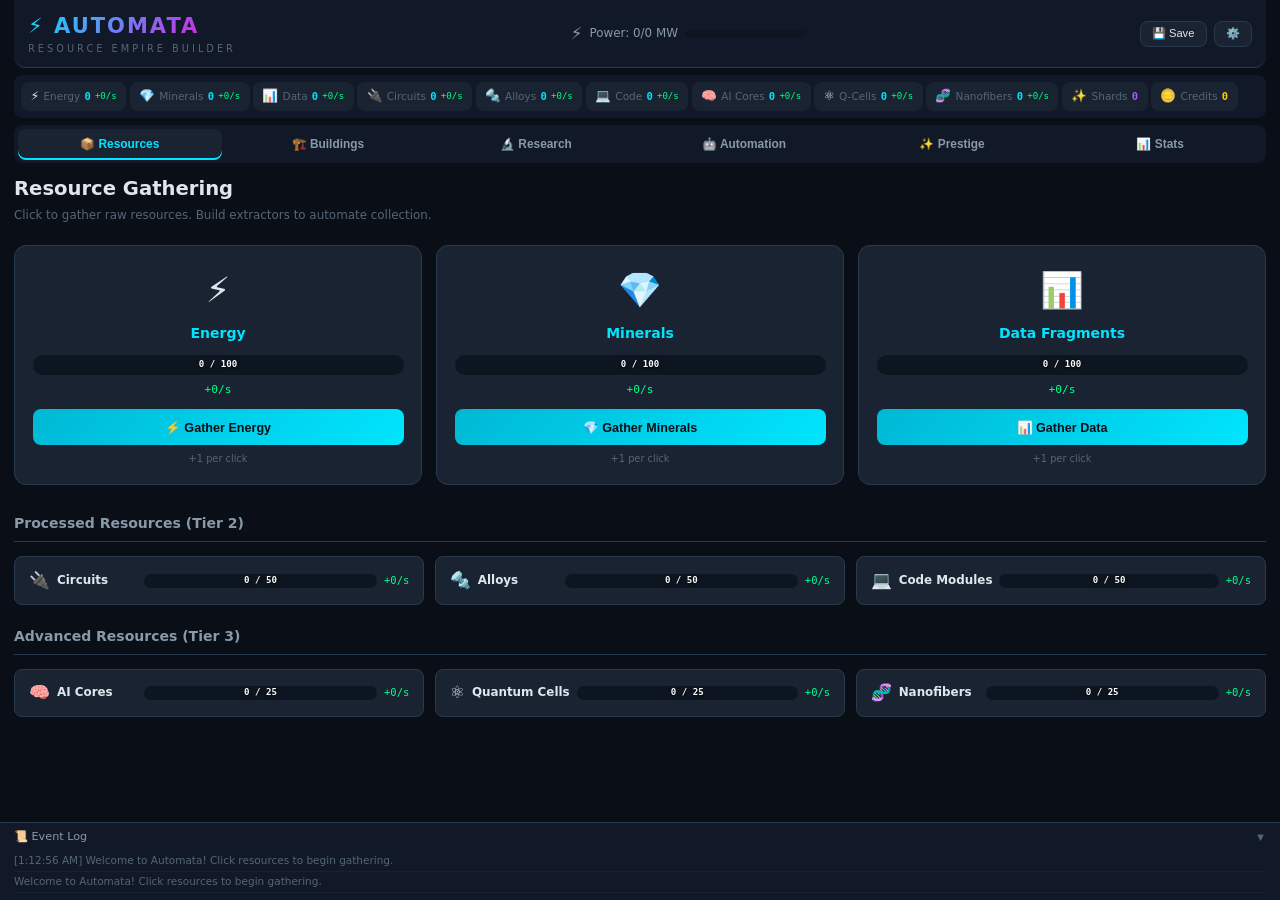
==== automata/index.html @ f51063f7 "feat: Add Automata - Resource Management & Automation Game" ====
<!DOCTYPE html>
<html lang="en">
<head>
    <meta charset="UTF-8">
    <meta name="viewport" content="width=device-width, initial-scale=1.0">
    <title>Automata - Resource Management & Automation Game</title>
    <link rel="stylesheet" href="styles.css">
</head>
<body>
    <div id="game-container">
        <!-- Top Bar -->
        <header id="top-bar">
            <div class="game-title">
                <h1>⚡ AUTOMATA</h1>
                <span class="subtitle">Resource Empire Builder</span>
            </div>
            <div id="power-indicator">
                <span class="power-icon">⚡</span>
                <span id="power-status">Power: <span id="power-current">0</span>/<span id="power-max">0</span> MW</span>
                <div class="power-bar-container">
                    <div id="power-bar" class="power-bar"></div>
                </div>
            </div>
            <div class="top-actions">
                <button id="btn-save" class="btn-small" title="Save Game">💾 Save</button>
                <button id="btn-settings" class="btn-small" title="Settings">⚙️</button>
            </div>
        </header>

        <!-- Resource Ticker -->
        <div id="resource-ticker">
            <div class="ticker-item" data-resource="energy">
                <span class="ticker-icon">⚡</span>
                <span class="ticker-name">Energy</span>
                <span class="ticker-value" id="ticker-energy">0</span>
                <span class="ticker-rate" id="ticker-energy-rate">+0/s</span>
            </div>
            <div class="ticker-item" data-resource="minerals">
                <span class="ticker-icon">💎</span>
                <span class="ticker-name">Minerals</span>
                <span class="ticker-value" id="ticker-minerals">0</span>
                <span class="ticker-rate" id="ticker-minerals-rate">+0/s</span>
            </div>
            <div class="ticker-item" data-resource="data">
                <span class="ticker-icon">📊</span>
                <span class="ticker-name">Data</span>
                <span class="ticker-value" id="ticker-data">0</span>
                <span class="ticker-rate" id="ticker-data-rate">+0/s</span>
            </div>
            <div class="ticker-item" data-resource="circuits">
                <span class="ticker-icon">🔌</span>
                <span class="ticker-name">Circuits</span>
                <span class="ticker-value" id="ticker-circuits">0</span>
                <span class="ticker-rate" id="ticker-circuits-rate">+0/s</span>
            </div>
            <div class="ticker-item" data-resource="alloys">
                <span class="ticker-icon">🔩</span>
                <span class="ticker-name">Alloys</span>
                <span class="ticker-value" id="ticker-alloys">0</span>
                <span class="ticker-rate" id="ticker-alloys-rate">+0/s</span>
            </div>
            <div class="ticker-item" data-resource="codeModules">
                <span class="ticker-icon">💻</span>
                <span class="ticker-name">Code</span>
                <span class="ticker-value" id="ticker-codeModules">0</span>
                <span class="ticker-rate" id="ticker-codeModules-rate">+0/s</span>
            </div>
            <div class="ticker-item" data-resource="aiCores">
                <span class="ticker-icon">🧠</span>
                <span class="ticker-name">AI Cores</span>
                <span class="ticker-value" id="ticker-aiCores">0</span>
                <span class="ticker-rate" id="ticker-aiCores-rate">+0/s</span>
            </div>
            <div class="ticker-item" data-resource="quantumCells">
                <span class="ticker-icon">⚛️</span>
                <span class="ticker-name">Q-Cells</span>
                <span class="ticker-value" id="ticker-quantumCells">0</span>
                <span class="ticker-rate" id="ticker-quantumCells-rate">+0/s</span>
            </div>
            <div class="ticker-item" data-resource="nanofibers">
                <span class="ticker-icon">🧬</span>
                <span class="ticker-name">Nanofibers</span>
                <span class="ticker-value" id="ticker-nanofibers">0</span>
                <span class="ticker-rate" id="ticker-nanofibers-rate">+0/s</span>
            </div>
            <div class="ticker-item prestige-ticker" data-resource="singularityShards">
                <span class="ticker-icon">✨</span>
                <span class="ticker-name">Shards</span>
                <span class="ticker-value" id="ticker-singularityShards">0</span>
            </div>
            <div class="ticker-item credits-ticker" data-resource="credits">
                <span class="ticker-icon">🪙</span>
                <span class="ticker-name">Credits</span>
                <span class="ticker-value" id="ticker-credits">0</span>
            </div>
        </div>

        <!-- Navigation Tabs -->
        <nav id="tab-nav">
            <button class="tab-btn active" data-tab="resources">📦 Resources</button>
            <button class="tab-btn" data-tab="buildings">🏗️ Buildings</button>
            <button class="tab-btn" data-tab="research">🔬 Research</button>
            <button class="tab-btn" data-tab="automation">🤖 Automation</button>
            <button class="tab-btn" data-tab="prestige">✨ Prestige</button>
            <button class="tab-btn" data-tab="stats">📊 Stats</button>
        </nav>

        <!-- Main Content Area -->
        <main id="main-content">
            <!-- Resources Tab -->
            <div id="tab-resources" class="tab-content active">
                <div class="tab-header">
                    <h2>Resource Gathering</h2>
                    <p class="tab-desc">Click to gather raw resources. Build extractors to automate collection.</p>
                </div>
                <div class="gathering-grid">
                    <div class="gather-card" id="gather-energy">
                        <div class="gather-icon">⚡</div>
                        <h3>Energy</h3>
                        <div class="resource-bar-wrap">
                            <div class="resource-bar" id="bar-energy"></div>
                            <span class="resource-bar-text" id="bar-text-energy">0 / 100</span>
                        </div>
                        <div class="gather-rate" id="rate-energy">+0/s</div>
                        <button class="btn-gather" data-resource="energy">⚡ Gather Energy</button>
                        <div class="gather-amount">+1 per click</div>
                    </div>
                    <div class="gather-card" id="gather-minerals">
                        <div class="gather-icon">💎</div>
                        <h3>Minerals</h3>
                        <div class="resource-bar-wrap">
                            <div class="resource-bar" id="bar-minerals"></div>
                            <span class="resource-bar-text" id="bar-text-minerals">0 / 100</span>
                        </div>
                        <div class="gather-rate" id="rate-minerals">+0/s</div>
                        <button class="btn-gather" data-resource="minerals">💎 Gather Minerals</button>
                        <div class="gather-amount">+1 per click</div>
                    </div>
                    <div class="gather-card" id="gather-data">
                        <div class="gather-icon">📊</div>
                        <h3>Data Fragments</h3>
                        <div class="resource-bar-wrap">
                            <div class="resource-bar" id="bar-data"></div>
                            <span class="resource-bar-text" id="bar-text-data">0 / 100</span>
                        </div>
                        <div class="gather-rate" id="rate-data">+0/s</div>
                        <button class="btn-gather" data-resource="data">📊 Gather Data</button>
                        <div class="gather-amount">+1 per click</div>
                    </div>
                </div>

                <div class="section-divider">
                    <h3>Processed Resources (Tier 2)</h3>
                </div>
                <div class="processed-grid">
                    <div class="resource-display-card">
                        <span class="res-icon">🔌</span>
                        <span class="res-name">Circuits</span>
                        <div class="resource-bar-wrap small">
                            <div class="resource-bar tier2" id="bar-circuits"></div>
                            <span class="resource-bar-text" id="bar-text-circuits">0 / 50</span>
                        </div>
                        <span class="res-rate" id="rate-circuits">+0/s</span>
                    </div>
                    <div class="resource-display-card">
                        <span class="res-icon">🔩</span>
                        <span class="res-name">Alloys</span>
                        <div class="resource-bar-wrap small">
                            <div class="resource-bar tier2" id="bar-alloys"></div>
                            <span class="resource-bar-text" id="bar-text-alloys">0 / 50</span>
                        </div>
                        <span class="res-rate" id="rate-alloys">+0/s</span>
                    </div>
                    <div class="resource-display-card">
                        <span class="res-icon">💻</span>
                        <span class="res-name">Code Modules</span>
                        <div class="resource-bar-wrap small">
                            <div class="resource-bar tier2" id="bar-codeModules"></div>
                            <span class="resource-bar-text" id="bar-text-codeModules">0 / 50</span>
                        </div>
                        <span class="res-rate" id="rate-codeModules">+0/s</span>
                    </div>
                </div>

                <div class="section-divider">
                    <h3>Advanced Resources (Tier 3)</h3>
                </div>
                <div class="processed-grid">
                    <div class="resource-display-card">
                        <span class="res-icon">🧠</span>
                        <span class="res-name">AI Cores</span>
                        <div class="resource-bar-wrap small">
                            <div class="resource-bar tier3" id="bar-aiCores"></div>
                            <span class="resource-bar-text" id="bar-text-aiCores">0 / 25</span>
                        </div>
                        <span class="res-rate" id="rate-aiCores">+0/s</span>
                    </div>
                    <div class="resource-display-card">
                        <span class="res-icon">⚛️</span>
                        <span class="res-name">Quantum Cells</span>
                        <div class="resource-bar-wrap small">
                            <div class="resource-bar tier3" id="bar-quantumCells"></div>
                            <span class="resource-bar-text" id="bar-text-quantumCells">0 / 25</span>
                        </div>
                        <span class="res-rate" id="rate-quantumCells">+0/s</span>
                    </div>
                    <div class="resource-display-card">
                        <span class="res-icon">🧬</span>
                        <span class="res-name">Nanofibers</span>
                        <div class="resource-bar-wrap small">
                            <div class="resource-bar tier3" id="bar-nanofibers"></div>
                            <span class="resource-bar-text" id="bar-text-nanofibers">0 / 25</span>
                        </div>
                        <span class="res-rate" id="rate-nanofibers">+0/s</span>
                    </div>
                </div>
            </div>

            <!-- Buildings Tab -->
            <div id="tab-buildings" class="tab-content">
                <div class="tab-header">
                    <h2>Buildings & Structures</h2>
                    <p class="tab-desc">Construct buildings to automate resource production and processing.</p>
                </div>
                <div class="building-categories">
                    <button class="cat-btn active" data-category="extractors">⛏️ Extractors</button>
                    <button class="cat-btn" data-category="processors">🏭 Processors</button>
                    <button class="cat-btn" data-category="factories">🔬 Factories</button>
                    <button class="cat-btn" data-category="storage">📦 Storage</button>
                    <button class="cat-btn" data-category="power">⚡ Power</button>
                </div>
                <div id="buildings-list" class="buildings-grid">
                    <!-- Populated by JS -->
                </div>
            </div>

            <!-- Research Tab -->
            <div id="tab-research" class="tab-content">
                <div class="tab-header">
                    <h2>Research Lab</h2>
                    <p class="tab-desc">Unlock new technologies and upgrades to improve your empire.</p>
                </div>
                <div class="research-branches">
                    <button class="branch-btn active" data-branch="efficiency">🔧 Efficiency</button>
                    <button class="branch-btn" data-branch="capacity">📦 Capacity</button>
                    <button class="branch-btn" data-branch="automation">🤖 Automation</button>
                    <button class="branch-btn" data-branch="expansion">🌐 Expansion</button>
                    <button class="branch-btn" data-branch="transcendence">✨ Transcendence</button>
                </div>
                <div id="research-list" class="research-grid">
                    <!-- Populated by JS -->
                </div>
            </div>

            <!-- Automation Tab -->
            <div id="tab-automation" class="tab-content">
                <div class="tab-header">
                    <h2>Automation Center</h2>
                    <p class="tab-desc">Set up automated processes and smart resource routing.</p>
                </div>
                <div class="automation-sections">
                    <div class="auto-section">
                        <h3>🔄 Auto-Sellers</h3>
                        <p class="auto-desc">Automatically sell excess resources for credits.</p>
                        <div id="auto-sellers-list">
                            <!-- Populated by JS -->
                        </div>
                    </div>
                    <div class="auto-section">
                        <h3>📋 Task Queue</h3>
                        <p class="auto-desc">Queue up build orders to execute automatically.</p>
                        <div id="task-queue-controls">
                            <select id="task-queue-select">
                                <option value="">-- Select a building --</option>
                            </select>
                            <button id="btn-add-task" class="btn-action">Add to Queue</button>
                            <button id="btn-clear-queue" class="btn-action btn-danger">Clear Queue</button>
                        </div>
                        <div id="task-queue-list" class="queue-list">
                            <div class="queue-empty">Queue is empty</div>
                        </div>
                    </div>
                    <div class="auto-section">
                        <h3>🧠 Smart Routing</h3>
                        <p class="auto-desc">AI-powered resource distribution between buildings.</p>
                        <div id="smart-routing-status" class="locked-feature">
                            🔒 Unlock through Research: "Logistics AI"
                        </div>
                    </div>
                    <div class="auto-section">
                        <h3>📐 Production Blueprints</h3>
                        <p class="auto-desc">Save and load production configurations.</p>
                        <div id="blueprints-controls">
                            <button id="btn-save-blueprint" class="btn-action">💾 Save Current Config</button>
                            <div id="blueprints-list" class="blueprints-grid">
                                <div class="queue-empty">No blueprints saved</div>
                            </div>
                        </div>
                    </div>
                </div>
            </div>

            <!-- Prestige Tab -->
            <div id="tab-prestige" class="tab-content">
                <div class="tab-header">
                    <h2>✨ Singularity</h2>
                    <p class="tab-desc">Transcend your current reality for permanent bonuses.</p>
                </div>
                <div class="prestige-main">
                    <div class="prestige-info-card">
                        <div class="prestige-shard-display">
                            <span class="big-icon">✨</span>
                            <div class="shard-count">
                                <span id="current-shards">0</span>
                                <span class="shard-label">Singularity Shards</span>
                            </div>
                        </div>
                        <div class="prestige-preview">
                            <p>Resetting will grant you:</p>
                            <span class="prestige-gain" id="prestige-gain">0 Singularity Shards</span>
                            <p class="prestige-formula">Based on total resources produced this run</p>
                        </div>
                        <button id="btn-prestige" class="btn-prestige" disabled>
                            🌀 Initiate Singularity
                        </button>
                        <p class="prestige-req" id="prestige-req">Requires at least 1 AI Core, 1 Quantum Cell, and 1 Nanofiber produced</p>
                    </div>
                    <div class="prestige-upgrades">
                        <h3>Permanent Upgrades</h3>
                        <div id="prestige-upgrades-list" class="prestige-grid">
                            <!-- Populated by JS -->
                        </div>
                    </div>
                </div>
            </div>

            <!-- Stats Tab -->
            <div id="tab-stats" class="tab-content">
                <div class="tab-header">
                    <h2>📊 Statistics & Achievements</h2>
                    <p class="tab-desc">Track your progress and unlock achievements.</p>
                </div>
                <div class="stats-layout">
                    <div class="stats-section">
                        <h3>📈 General Stats</h3>
                        <div id="general-stats" class="stats-grid">
                            <!-- Populated by JS -->
                        </div>
                    </div>
                    <div class="stats-section">
                        <h3>🏆 Achievements (<span id="achievement-count">0</span>/<span id="achievement-total">0</span>)</h3>
                        <div id="achievements-list" class="achievements-grid">
                            <!-- Populated by JS -->
                        </div>
                    </div>
                </div>
            </div>
        </main>

        <!-- Event Log -->
        <div id="event-log">
            <div class="log-header">
                <span>📜 Event Log</span>
                <button id="btn-toggle-log" class="btn-tiny">▼</button>
            </div>
            <div id="log-messages" class="log-messages">
                <div class="log-entry">Welcome to Automata! Click resources to begin gathering.</div>
            </div>
        </div>

        <!-- Toast Container -->
        <div id="toast-container"></div>

        <!-- Settings Modal -->
        <div id="modal-overlay" class="modal-overlay hidden">
            <div class="modal">
                <div class="modal-header">
                    <h3>⚙️ Settings</h3>
                    <button class="btn-close" id="btn-close-modal">✕</button>
                </div>
                <div class="modal-body">
                    <div class="setting-row">
                        <label>Auto-save interval</label>
                        <select id="setting-autosave">
                            <option value="30">30 seconds</option>
                            <option value="60" selected>60 seconds</option>
                            <option value="120">2 minutes</option>
                            <option value="300">5 minutes</option>
                        </select>
                    </div>
                    <div class="setting-row">
                        <label>Number format</label>
                        <select id="setting-notation">
                            <option value="suffix" selected>Suffix (K, M, B)</option>
                            <option value="scientific">Scientific</option>
                            <option value="plain">Plain</option>
                        </select>
                    </div>
                    <div class="setting-row">
                        <label>Offline progress</label>
                        <select id="setting-offline">
                            <option value="1" selected>Enabled</option>
                            <option value="0">Disabled</option>
                        </select>
                    </div>
                    <div class="setting-actions">
                        <button id="btn-export" class="btn-action">📤 Export Save</button>
                        <button id="btn-import" class="btn-action">📥 Import Save</button>
                        <button id="btn-hard-reset" class="btn-action btn-danger">🗑️ Hard Reset</button>
                    </div>
                    <textarea id="save-data-area" class="save-textarea hidden" placeholder="Paste save data here..."></textarea>
                </div>
            </div>
        </div>

        <!-- Offline Progress Modal -->
        <div id="offline-modal" class="modal-overlay hidden">
            <div class="modal">
                <div class="modal-header">
                    <h3>⏰ Welcome Back!</h3>
                </div>
                <div class="modal-body">
                    <p>You were away for <span id="offline-time">0</span>.</p>
                    <p>While you were gone, you earned:</p>
                    <div id="offline-gains" class="offline-gains"></div>
                    <button id="btn-close-offline" class="btn-action" style="margin-top:1rem;">Collect & Continue</button>
                </div>
            </div>
        </div>
    </div>

    <script src="game.js"></script>
</body>
</html>
---- automata/styles.css ----
/* ============================================
   AUTOMATA - Resource Management Game
   Dark Sci-Fi Theme with Neon Accents
   ============================================ */

/* CSS Variables */
:root {
    --bg-primary: #0a0e17;
    --bg-secondary: #111827;
    --bg-card: #1a2332;
    --bg-card-hover: #1f2b3d;
    --bg-input: #0d1520;
    --border-color: #2a3a4e;
    --border-glow: #00e5ff33;
    --text-primary: #e0e6ed;
    --text-secondary: #8899aa;
    --text-muted: #556677;
    --cyan: #00e5ff;
    --cyan-dark: #00b8d4;
    --magenta: #ff00e5;
    --magenta-dark: #cc00b8;
    --green: #00ff88;
    --green-dark: #00cc6a;
    --yellow: #ffcc00;
    --orange: #ff8800;
    --red: #ff3355;
    --purple: #aa55ff;
    --tier1: #00e5ff;
    --tier2: #ff00e5;
    --tier3: #ffcc00;
    --tier4: #aa55ff;
    --font-main: 'Segoe UI', system-ui, -apple-system, sans-serif;
    --font-mono: 'Cascadia Code', 'Fira Code', 'Consolas', monospace;
    --radius: 8px;
    --radius-lg: 12px;
    --shadow: 0 4px 20px rgba(0,0,0,0.4);
    --shadow-glow: 0 0 20px rgba(0,229,255,0.15);
    --transition: 0.2s ease;
}

/* Reset & Base */
*, *::before, *::after {
    box-sizing: border-box;
    margin: 0;
    padding: 0;
}

html {
    font-size: 14px;
    scroll-behavior: smooth;
}

body {
    font-family: var(--font-main);
    background: var(--bg-primary);
    color: var(--text-primary);
    min-height: 100vh;
    overflow-x: hidden;
    line-height: 1.5;
}

/* Scrollbar */
::-webkit-scrollbar { width: 6px; height: 6px; }
::-webkit-scrollbar-track { background: var(--bg-secondary); }
::-webkit-scrollbar-thumb { background: var(--border-color); border-radius: 3px; }
::-webkit-scrollbar-thumb:hover { background: var(--cyan-dark); }

/* Game Container */
#game-container {
    max-width: 1400px;
    margin: 0 auto;
    padding: 0 1rem 2rem;
    display: flex;
    flex-direction: column;
    min-height: 100vh;
}

/* ============ TOP BAR ============ */
#top-bar {
    display: flex;
    align-items: center;
    justify-content: space-between;
    padding: 0.75rem 1rem;
    background: var(--bg-secondary);
    border-bottom: 1px solid var(--border-color);
    border-radius: 0 0 var(--radius-lg) var(--radius-lg);
    margin-bottom: 0.5rem;
    gap: 1rem;
    flex-wrap: wrap;
}

.game-title h1 {
    font-size: 1.5rem;
    font-weight: 800;
    background: linear-gradient(135deg, var(--cyan), var(--magenta));
    -webkit-background-clip: text;
    -webkit-text-fill-color: transparent;
    background-clip: text;
    letter-spacing: 2px;
}

.game-title .subtitle {
    font-size: 0.7rem;
    color: var(--text-muted);
    text-transform: uppercase;
    letter-spacing: 3px;
    display: block;
}

#power-indicator {
    display: flex;
    align-items: center;
    gap: 0.5rem;
    font-size: 0.85rem;
    color: var(--text-secondary);
}

.power-icon { font-size: 1.2rem; }

.power-bar-container {
    width: 120px;
    height: 8px;
    background: var(--bg-input);
    border-radius: 4px;
    overflow: hidden;
}

.power-bar {
    height: 100%;
    background: linear-gradient(90deg, var(--green), var(--yellow));
    border-radius: 4px;
    transition: width var(--transition);
    width: 0%;
}

.power-bar.warning { background: linear-gradient(90deg, var(--yellow), var(--orange)); }
.power-bar.critical { background: linear-gradient(90deg, var(--orange), var(--red)); animation: pulse-bar 1s infinite; }

@keyframes pulse-bar {
    0%, 100% { opacity: 1; }
    50% { opacity: 0.5; }
}

.top-actions { display: flex; gap: 0.5rem; }

.btn-small {
    padding: 0.4rem 0.8rem;
    background: var(--bg-card);
    border: 1px solid var(--border-color);
    color: var(--text-primary);
    border-radius: var(--radius);
    cursor: pointer;
    font-size: 0.8rem;
    transition: all var(--transition);
}

.btn-small:hover {
    border-color: var(--cyan);
    box-shadow: var(--shadow-glow);
}

/* ============ RESOURCE TICKER ============ */
#resource-ticker {
    display: flex;
    gap: 0.25rem;
    padding: 0.5rem;
    background: var(--bg-secondary);
    border-radius: var(--radius);
    margin-bottom: 0.5rem;
    overflow-x: auto;
    flex-wrap: wrap;
}

.ticker-item {
    display: flex;
    align-items: center;
    gap: 0.3rem;
    padding: 0.3rem 0.6rem;
    background: var(--bg-card);
    border-radius: var(--radius);
    font-size: 0.75rem;
    white-space: nowrap;
    border: 1px solid transparent;
    transition: all var(--transition);
}

.ticker-item:hover { border-color: var(--border-color); }

.ticker-icon { font-size: 0.9rem; }
.ticker-name { color: var(--text-muted); }
.ticker-value { color: var(--cyan); font-weight: 700; font-family: var(--font-mono); }
.ticker-rate { color: var(--green); font-size: 0.65rem; font-family: var(--font-mono); }

.prestige-ticker .ticker-value { color: var(--purple); }
.credits-ticker .ticker-value { color: var(--yellow); }

/* ============ TAB NAVIGATION ============ */
#tab-nav {
    display: flex;
    gap: 0.25rem;
    padding: 0.25rem;
    background: var(--bg-secondary);
    border-radius: var(--radius);
    margin-bottom: 0.75rem;
    overflow-x: auto;
}

.tab-btn {
    flex: 1;
    padding: 0.6rem 1rem;
    background: transparent;
    border: none;
    color: var(--text-secondary);
    font-size: 0.85rem;
    font-weight: 600;
    cursor: pointer;
    border-radius: var(--radius);
    transition: all var(--transition);
    white-space: nowrap;
}

.tab-btn:hover { color: var(--text-primary); background: var(--bg-card); }

.tab-btn.active {
    color: var(--cyan);
    background: var(--bg-card);
    box-shadow: inset 0 -2px 0 var(--cyan);
}

/* ============ TAB CONTENT ============ */
.tab-content {
    display: none;
    animation: fadeIn 0.3s ease;
}

.tab-content.active { display: block; }

@keyframes fadeIn {
    from { opacity: 0; transform: translateY(5px); }
    to { opacity: 1; transform: translateY(0); }
}

.tab-header {
    margin-bottom: 1.5rem;
}

.tab-header h2 {
    font-size: 1.4rem;
    font-weight: 700;
    margin-bottom: 0.25rem;
}

.tab-desc {
    color: var(--text-muted);
    font-size: 0.85rem;
}

/* ============ RESOURCES TAB ============ */
.gathering-grid {
    display: grid;
    grid-template-columns: repeat(auto-fit, minmax(250px, 1fr));
    gap: 1rem;
    margin-bottom: 2rem;
}

.gather-card {
    background: var(--bg-card);
    border: 1px solid var(--border-color);
    border-radius: var(--radius-lg);
    padding: 1.25rem;
    text-align: center;
    transition: all var(--transition);
}

.gather-card:hover {
    border-color: var(--cyan);
    box-shadow: var(--shadow-glow);
    transform: translateY(-2px);
}

.gather-icon { font-size: 2.5rem; margin-bottom: 0.5rem; }

.gather-card h3 {
    font-size: 1rem;
    margin-bottom: 0.75rem;
    color: var(--cyan);
}

.resource-bar-wrap {
    position: relative;
    height: 20px;
    background: var(--bg-input);
    border-radius: 10px;
    overflow: hidden;
    margin-bottom: 0.5rem;
}

.resource-bar-wrap.small { height: 14px; }

.resource-bar {
    height: 100%;
    background: linear-gradient(90deg, var(--cyan-dark), var(--cyan));
    border-radius: 10px;
    transition: width 0.3s ease;
    width: 0%;
    position: relative;
}

.resource-bar::after {
    content: '';
    position: absolute;
    top: 0;
    left: 0;
    right: 0;
    height: 50%;
    background: linear-gradient(180deg, rgba(255,255,255,0.15), transparent);
    border-radius: 10px 10px 0 0;
}

.resource-bar.tier2 { background: linear-gradient(90deg, var(--magenta-dark), var(--magenta)); }
.resource-bar.tier3 { background: linear-gradient(90deg, #cc9900, var(--yellow)); }

.resource-bar-text {
    position: absolute;
    top: 50%;
    left: 50%;
    transform: translate(-50%, -50%);
    font-size: 0.65rem;
    font-weight: 700;
    font-family: var(--font-mono);
    color: white;
    text-shadow: 0 1px 3px rgba(0,0,0,0.8);
    z-index: 1;
}

.gather-rate {
    font-family: var(--font-mono);
    color: var(--green);
    font-size: 0.8rem;
    margin-bottom: 0.75rem;
}

.btn-gather {
    width: 100%;
    padding: 0.75rem;
    background: linear-gradient(135deg, var(--cyan-dark), var(--cyan));
    border: none;
    color: var(--bg-primary);
    font-weight: 700;
    font-size: 0.9rem;
    border-radius: var(--radius);
    cursor: pointer;
    transition: all var(--transition);
    position: relative;
    overflow: hidden;
}

.btn-gather:hover {
    transform: scale(1.02);
    box-shadow: 0 0 20px rgba(0,229,255,0.3);
}

.btn-gather:active {
    transform: scale(0.98);
}

.btn-gather.clicked::after {
    content: '';
    position: absolute;
    top: 50%;
    left: 50%;
    width: 0;
    height: 0;
    background: rgba(255,255,255,0.3);
    border-radius: 50%;
    transform: translate(-50%, -50%);
    animation: ripple 0.4s ease-out;
}

@keyframes ripple {
    to { width: 200%; height: 200%; opacity: 0; }
}

.gather-amount {
    font-size: 0.7rem;
    color: var(--text-muted);
    margin-top: 0.5rem;
}

.section-divider {
    margin: 1.5rem 0 1rem;
    padding-bottom: 0.5rem;
    border-bottom: 1px solid var(--border-color);
}

.section-divider h3 {
    font-size: 1rem;
    color: var(--text-secondary);
}

.processed-grid {
    display: grid;
    grid-template-columns: repeat(auto-fit, minmax(220px, 1fr));
    gap: 0.75rem;
    margin-bottom: 1rem;
}

.resource-display-card {
    display: flex;
    align-items: center;
    gap: 0.5rem;
    padding: 0.75rem 1rem;
    background: var(--bg-card);
    border: 1px solid var(--border-color);
    border-radius: var(--radius);
    flex-wrap: wrap;
}

.res-icon { font-size: 1.2rem; }
.res-name { font-weight: 600; font-size: 0.85rem; min-width: 80px; }
.res-rate { font-family: var(--font-mono); color: var(--green); font-size: 0.75rem; margin-left: auto; }

.resource-display-card .resource-bar-wrap { flex: 1; min-width: 100px; margin-bottom: 0; }

/* ============ BUILDINGS TAB ============ */
.building-categories {
    display: flex;
    gap: 0.25rem;
    margin-bottom: 1rem;
    flex-wrap: wrap;
}

.cat-btn {
    padding: 0.5rem 1rem;
    background: var(--bg-card);
    border: 1px solid var(--border-color);
    color: var(--text-secondary);
    border-radius: var(--radius);
    cursor: pointer;
    font-size: 0.8rem;
    transition: all var(--transition);
}

.cat-btn:hover { border-color: var(--cyan); color: var(--text-primary); }
.cat-btn.active { border-color: var(--cyan); color: var(--cyan); background: rgba(0,229,255,0.1); }

.buildings-grid {
    display: grid;
    grid-template-columns: repeat(auto-fill, minmax(320px, 1fr));
    gap: 1rem;
}

.building-card {
    background: var(--bg-card);
    border: 1px solid var(--border-color);
    border-radius: var(--radius-lg);
    padding: 1.25rem;
    transition: all var(--transition);
    position: relative;
    overflow: hidden;
}

.building-card:hover {
    border-color: var(--cyan);
    box-shadow: var(--shadow-glow);
}

.building-card.locked {
    opacity: 0.5;
    pointer-events: none;
}

.building-card .building-header {
    display: flex;
    justify-content: space-between;
    align-items: flex-start;
    margin-bottom: 0.75rem;
}

.building-card .building-name {
    font-size: 1rem;
    font-weight: 700;
    display: flex;
    align-items: center;
    gap: 0.5rem;
}

.building-card .building-count {
    background: var(--cyan);
    color: var(--bg-primary);
    padding: 0.15rem 0.5rem;
    border-radius: 20px;
    font-size: 0.75rem;
    font-weight: 800;
    font-family: var(--font-mono);
}

.building-card .building-desc {
    color: var(--text-muted);
    font-size: 0.8rem;
    margin-bottom: 0.75rem;
}

.building-card .building-stats {
    display: flex;
    flex-direction: column;
    gap: 0.25rem;
    margin-bottom: 0.75rem;
    font-size: 0.8rem;
}

.building-stat {
    display: flex;
    justify-content: space-between;
    color: var(--text-secondary);
}

.building-stat .stat-value { font-family: var(--font-mono); }
.building-stat .stat-value.positive { color: var(--green); }
.building-stat .stat-value.negative { color: var(--red); }

.building-cost {
    display: flex;
    flex-wrap: wrap;
    gap: 0.5rem;
    margin-bottom: 0.75rem;
}

.cost-item {
    font-size: 0.75rem;
    padding: 0.2rem 0.5rem;
    background: var(--bg-input);
    border-radius: var(--radius);
    font-family: var(--font-mono);
}

.cost-item.affordable { color: var(--green); }
.cost-item.expensive { color: var(--red); }

.btn-build {
    width: 100%;
    padding: 0.6rem;
    background: linear-gradient(135deg, var(--cyan-dark), var(--cyan));
    border: none;
    color: var(--bg-primary);
    font-weight: 700;
    font-size: 0.85rem;
    border-radius: var(--radius);
    cursor: pointer;
    transition: all var(--transition);
}

.btn-build:hover:not(:disabled) {
    box-shadow: 0 0 15px rgba(0,229,255,0.3);
    transform: translateY(-1px);
}

.btn-build:disabled {
    opacity: 0.4;
    cursor: not-allowed;
    background: var(--border-color);
}

.building-power-badge {
    position: absolute;
    top: 0.5rem;
    right: 0.5rem;
    font-size: 0.7rem;
    padding: 0.15rem 0.4rem;
    border-radius: var(--radius);
    font-family: var(--font-mono);
}

.building-power-badge.producer { background: rgba(0,255,136,0.15); color: var(--green); }
.building-power-badge.consumer { background: rgba(255,51,85,0.15); color: var(--red); }

/* ============ RESEARCH TAB ============ */
.research-branches {
    display: flex;
    gap: 0.25rem;
    margin-bottom: 1rem;
    flex-wrap: wrap;
}

.branch-btn {
    padding: 0.5rem 1rem;
    background: var(--bg-card);
    border: 1px solid var(--border-color);
    color: var(--text-secondary);
    border-radius: var(--radius);
    cursor: pointer;
    font-size: 0.8rem;
    transition: all var(--transition);
}

.branch-btn:hover { border-color: var(--magenta); color: var(--text-primary); }
.branch-btn.active { border-color: var(--magenta); color: var(--magenta); background: rgba(255,0,229,0.1); }

.research-grid {
    display: grid;
    grid-template-columns: repeat(auto-fill, minmax(300px, 1fr));
    gap: 1rem;
}

.research-card {
    background: var(--bg-card);
    border: 1px solid var(--border-color);
    border-radius: var(--radius-lg);
    padding: 1.25rem;
    transition: all var(--transition);
}

.research-card:hover { border-color: var(--magenta); }

.research-card.completed {
    border-color: var(--green);
    background: rgba(0,255,136,0.05);
}

.research-card.locked {
    opacity: 0.4;
}

.research-card .research-header {
    display: flex;
    justify-content: space-between;
    align-items: center;
    margin-bottom: 0.5rem;
}

.research-card .research-name {
    font-weight: 700;
    font-size: 0.95rem;
}

.research-card .research-status {
    font-size: 0.7rem;
    padding: 0.15rem 0.5rem;
    border-radius: 20px;
    font-weight: 700;
}

.research-status.available { background: rgba(0,229,255,0.15); color: var(--cyan); }
.research-status.completed { background: rgba(0,255,136,0.15); color: var(--green); }
.research-status.locked { background: rgba(85,102,119,0.15); color: var(--text-muted); }

.research-card .research-desc {
    color: var(--text-muted);
    font-size: 0.8rem;
    margin-bottom: 0.75rem;
}

.research-card .research-effect {
    color: var(--green);
    font-size: 0.8rem;
    margin-bottom: 0.75rem;
    font-style: italic;
}

.research-cost {
    display: flex;
    flex-wrap: wrap;
    gap: 0.5rem;
    margin-bottom: 0.75rem;
}

.btn-research {
    width: 100%;
    padding: 0.6rem;
    background: linear-gradient(135deg, var(--magenta-dark), var(--magenta));
    border: none;
    color: white;
    font-weight: 700;
    font-size: 0.85rem;
    border-radius: var(--radius);
    cursor: pointer;
    transition: all var(--transition);
}

.btn-research:hover:not(:disabled) {
    box-shadow: 0 0 15px rgba(255,0,229,0.3);
}

.btn-research:disabled {
    opacity: 0.4;
    cursor: not-allowed;
    background: var(--border-color);
}

/* ============ AUTOMATION TAB ============ */
.automation-sections {
    display: flex;
    flex-direction: column;
    gap: 1.5rem;
}

.auto-section {
    background: var(--bg-card);
    border: 1px solid var(--border-color);
    border-radius: var(--radius-lg);
    padding: 1.25rem;
}

.auto-section h3 {
    font-size: 1.1rem;
    margin-bottom: 0.25rem;
}

.auto-desc {
    color: var(--text-muted);
    font-size: 0.8rem;
    margin-bottom: 1rem;
}

.auto-seller-row {
    display: flex;
    align-items: center;
    gap: 0.75rem;
    padding: 0.5rem 0;
    border-bottom: 1px solid var(--border-color);
}

.auto-seller-row:last-child { border-bottom: none; }

.auto-seller-row .seller-icon { font-size: 1.2rem; }
.auto-seller-row .seller-name { font-weight: 600; font-size: 0.85rem; flex: 1; }

.auto-seller-row .seller-toggle {
    position: relative;
    width: 40px;
    height: 22px;
    background: var(--bg-input);
    border-radius: 11px;
    cursor: pointer;
    border: 1px solid var(--border-color);
    transition: all var(--transition);
}

.seller-toggle.active {
    background: var(--cyan);
    border-color: var(--cyan);
}

.seller-toggle::after {
    content: '';
    position: absolute;
    top: 2px;
    left: 2px;
    width: 16px;
    height: 16px;
    background: white;
    border-radius: 50%;
    transition: all var(--transition);
}

.seller-toggle.active::after {
    left: 20px;
}

.seller-price {
    font-family: var(--font-mono);
    font-size: 0.75rem;
    color: var(--yellow);
}

#task-queue-controls {
    display: flex;
    gap: 0.5rem;
    margin-bottom: 1rem;
    flex-wrap: wrap;
}

#task-queue-select {
    flex: 1;
    min-width: 150px;
    padding: 0.5rem;
    background: var(--bg-input);
    border: 1px solid var(--border-color);
    color: var(--text-primary);
    border-radius: var(--radius);
    font-size: 0.85rem;
}

.btn-action {
    padding: 0.5rem 1rem;
    background: var(--bg-card);
    border: 1px solid var(--border-color);
    color: var(--text-primary);
    border-radius: var(--radius);
    cursor: pointer;
    font-size: 0.8rem;
    transition: all var(--transition);
}

.btn-action:hover { border-color: var(--cyan); }
.btn-danger { border-color: var(--red); color: var(--red); }
.btn-danger:hover { background: rgba(255,51,85,0.15); border-color: var(--red); }

.queue-list {
    display: flex;
    flex-direction: column;
    gap: 0.5rem;
}

.queue-item {
    display: flex;
    align-items: center;
    gap: 0.5rem;
    padding: 0.5rem 0.75rem;
    background: var(--bg-input);
    border-radius: var(--radius);
    font-size: 0.85rem;
}

.queue-item .queue-num {
    color: var(--text-muted);
    font-family: var(--font-mono);
    font-size: 0.75rem;
}

.queue-item .queue-name { flex: 1; }

.queue-item .btn-remove-queue {
    background: none;
    border: none;
    color: var(--red);
    cursor: pointer;
    font-size: 1rem;
}

.queue-empty {
    color: var(--text-muted);
    font-size: 0.85rem;
    text-align: center;
    padding: 1rem;
}

.locked-feature {
    text-align: center;
    padding: 2rem;
    color: var(--text-muted);
    font-size: 0.9rem;
}

.blueprints-grid {
    display: grid;
    grid-template-columns: repeat(auto-fill, minmax(200px, 1fr));
    gap: 0.75rem;
    margin-top: 1rem;
}

.blueprint-card {
    background: var(--bg-input);
    border: 1px solid var(--border-color);
    border-radius: var(--radius);
    padding: 0.75rem;
}

.blueprint-card h4 { font-size: 0.85rem; margin-bottom: 0.25rem; }
.blueprint-card p { font-size: 0.75rem; color: var(--text-muted); margin-bottom: 0.5rem; }

/* ============ PRESTIGE TAB ============ */
.prestige-main {
    display: grid;
    grid-template-columns: 1fr 1fr;
    gap: 1.5rem;
}

@media (max-width: 768px) {
    .prestige-main { grid-template-columns: 1fr; }
}

.prestige-info-card {
    background: var(--bg-card);
    border: 1px solid var(--border-color);
    border-radius: var(--radius-lg);
    padding: 2rem;
    text-align: center;
}

.prestige-shard-display {
    display: flex;
    align-items: center;
    justify-content: center;
    gap: 1rem;
    margin-bottom: 1.5rem;
}

.big-icon { font-size: 3rem; }

.shard-count {
    display: flex;
    flex-direction: column;
}

.shard-count span:first-child {
    font-size: 2rem;
    font-weight: 800;
    color: var(--purple);
    font-family: var(--font-mono);
}

.shard-label {
    font-size: 0.8rem;
    color: var(--text-muted);
}

.prestige-preview {
    margin-bottom: 1.5rem;
    padding: 1rem;
    background: var(--bg-input);
    border-radius: var(--radius);
}

.prestige-preview p { color: var(--text-muted); font-size: 0.85rem; }

.prestige-gain {
    display: block;
    font-size: 1.5rem;
    font-weight: 800;
    color: var(--purple);
    margin: 0.5rem 0;
    font-family: var(--font-mono);
}

.prestige-formula {
    font-size: 0.75rem !important;
    font-style: italic;
}

.btn-prestige {
    width: 100%;
    padding: 1rem;
    background: linear-gradient(135deg, #7722cc, var(--purple));
    border: 2px solid var(--purple);
    color: white;
    font-weight: 800;
    font-size: 1.1rem;
    border-radius: var(--radius-lg);
    cursor: pointer;
    transition: all var(--transition);
    text-transform: uppercase;
    letter-spacing: 2px;
}

.btn-prestige:hover:not(:disabled) {
    box-shadow: 0 0 30px rgba(170,85,255,0.4);
    transform: scale(1.02);
}

.btn-prestige:disabled {
    opacity: 0.3;
    cursor: not-allowed;
}

.prestige-req {
    margin-top: 0.75rem;
    font-size: 0.75rem;
    color: var(--text-muted);
}

.prestige-upgrades h3 {
    margin-bottom: 1rem;
    font-size: 1.1rem;
}

.prestige-grid {
    display: grid;
    grid-template-columns: repeat(auto-fill, minmax(250px, 1fr));
    gap: 0.75rem;
}

.prestige-upgrade-card {
    background: var(--bg-card);
    border: 1px solid var(--border-color);
    border-radius: var(--radius);
    padding: 1rem;
    transition: all var(--transition);
}

.prestige-upgrade-card:hover { border-color: var(--purple); }

.prestige-upgrade-card.purchased {
    border-color: var(--green);
    background: rgba(0,255,136,0.05);
}

.prestige-upgrade-card .pu-name {
    font-weight: 700;
    font-size: 0.9rem;
    margin-bottom: 0.25rem;
}

.prestige-upgrade-card .pu-desc {
    color: var(--text-muted);
    font-size: 0.8rem;
    margin-bottom: 0.5rem;
}

.prestige-upgrade-card .pu-cost {
    font-family: var(--font-mono);
    color: var(--purple);
    font-size: 0.8rem;
    margin-bottom: 0.5rem;
}

.btn-prestige-buy {
    width: 100%;
    padding: 0.5rem;
    background: linear-gradient(135deg, #7722cc, var(--purple));
    border: none;
    color: white;
    font-weight: 700;
    font-size: 0.8rem;
    border-radius: var(--radius);
    cursor: pointer;
    transition: all var(--transition);
}

.btn-prestige-buy:disabled {
    opacity: 0.3;
    cursor: not-allowed;
}

/* ============ STATS TAB ============ */
.stats-layout {
    display: flex;
    flex-direction: column;
    gap: 1.5rem;
}

.stats-section h3 {
    margin-bottom: 1rem;
    font-size: 1.1rem;
}

.stats-grid {
    display: grid;
    grid-template-columns: repeat(auto-fill, minmax(200px, 1fr));
    gap: 0.5rem;
}

.stat-card {
    background: var(--bg-card);
    border: 1px solid var(--border-color);
    border-radius: var(--radius);
    padding: 0.75rem 1rem;
}

.stat-card .stat-label {
    font-size: 0.75rem;
    color: var(--text-muted);
    margin-bottom: 0.25rem;
}

.stat-card .stat-val {
    font-size: 1.1rem;
    font-weight: 700;
    font-family: var(--font-mono);
    color: var(--cyan);
}

.achievements-grid {
    display: grid;
    grid-template-columns: repeat(auto-fill, minmax(280px, 1fr));
    gap: 0.75rem;
}

.achievement-card {
    display: flex;
    align-items: center;
    gap: 0.75rem;
    background: var(--bg-card);
    border: 1px solid var(--border-color);
    border-radius: var(--radius);
    padding: 0.75rem 1rem;
    transition: all var(--transition);
}

.achievement-card.unlocked {
    border-color: var(--yellow);
    background: rgba(255,204,0,0.05);
}

.achievement-card.locked { opacity: 0.5; }

.achievement-card .ach-icon { font-size: 1.5rem; }

.achievement-card .ach-info { flex: 1; }

.achievement-card .ach-name {
    font-weight: 700;
    font-size: 0.85rem;
}

.achievement-card .ach-desc {
    font-size: 0.75rem;
    color: var(--text-muted);
}

.achievement-card .ach-reward {
    font-size: 0.7rem;
    color: var(--yellow);
    font-style: italic;
}

/* ============ EVENT LOG ============ */
#event-log {
    position: fixed;
    bottom: 0;
    left: 50%;
    transform: translateX(-50%);
    width: 100%;
    max-width: 1400px;
    background: var(--bg-secondary);
    border-top: 1px solid var(--border-color);
    z-index: 100;
}

.log-header {
    display: flex;
    justify-content: space-between;
    align-items: center;
    padding: 0.4rem 1rem;
    cursor: pointer;
    font-size: 0.8rem;
    color: var(--text-secondary);
}

.btn-tiny {
    background: none;
    border: none;
    color: var(--text-muted);
    cursor: pointer;
    font-size: 0.8rem;
}

.log-messages {
    max-height: 100px;
    overflow-y: auto;
    padding: 0 1rem 0.5rem;
    transition: max-height var(--transition);
}

.log-messages.collapsed { max-height: 0; padding: 0 1rem; overflow: hidden; }

.log-entry {
    font-size: 0.75rem;
    color: var(--text-muted);
    padding: 0.15rem 0;
    border-bottom: 1px solid rgba(42,58,78,0.3);
}

.log-entry.event { color: var(--yellow); }
.log-entry.achievement { color: var(--green); }
.log-entry.warning { color: var(--orange); }
.log-entry.prestige { color: var(--purple); }

/* ============ TOAST NOTIFICATIONS ============ */
#toast-container {
    position: fixed;
    top: 1rem;
    right: 1rem;
    z-index: 1000;
    display: flex;
    flex-direction: column;
    gap: 0.5rem;
    pointer-events: none;
}

.toast {
    padding: 0.75rem 1.25rem;
    background: var(--bg-card);
    border: 1px solid var(--border-color);
    border-radius: var(--radius);
    box-shadow: var(--shadow);
    font-size: 0.85rem;
    animation: toastIn 0.3s ease, toastOut 0.3s ease 3s forwards;
    pointer-events: auto;
    max-width: 350px;
}

.toast.success { border-left: 3px solid var(--green); }
.toast.info { border-left: 3px solid var(--cyan); }
.toast.warning { border-left: 3px solid var(--yellow); }
.toast.achievement { border-left: 3px solid var(--yellow); background: rgba(255,204,0,0.1); }
.toast.event { border-left: 3px solid var(--orange); }
.toast.prestige { border-left: 3px solid var(--purple); }

@keyframes toastIn {
    from { opacity: 0; transform: translateX(100px); }
    to { opacity: 1; transform: translateX(0); }
}

@keyframes toastOut {
    from { opacity: 1; }
    to { opacity: 0; transform: translateY(-20px); }
}

/* ============ MODALS ============ */
.modal-overlay {
    position: fixed;
    top: 0;
    left: 0;
    right: 0;
    bottom: 0;
    background: rgba(0,0,0,0.7);
    display: flex;
    align-items: center;
    justify-content: center;
    z-index: 2000;
    backdrop-filter: blur(4px);
}

.modal-overlay.hidden { display: none; }

.modal {
    background: var(--bg-secondary);
    border: 1px solid var(--border-color);
    border-radius: var(--radius-lg);
    padding: 1.5rem;
    max-width: 500px;
    width: 90%;
    max-height: 80vh;
    overflow-y: auto;
    box-shadow: var(--shadow);
}

.modal-header {
    display: flex;
    justify-content: space-between;
    align-items: center;
    margin-bottom: 1rem;
}

.modal-header h3 { font-size: 1.2rem; }

.btn-close {
    background: none;
    border: none;
    color: var(--text-muted);
    font-size: 1.2rem;
    cursor: pointer;
}

.btn-close:hover { color: var(--text-primary); }

.setting-row {
    display: flex;
    justify-content: space-between;
    align-items: center;
    padding: 0.75rem 0;
    border-bottom: 1px solid var(--border-color);
}

.setting-row label { font-size: 0.9rem; }

.setting-row select {
    padding: 0.4rem 0.75rem;
    background: var(--bg-input);
    border: 1px solid var(--border-color);
    color: var(--text-primary);
    border-radius: var(--radius);
    font-size: 0.85rem;
}

.setting-actions {
    display: flex;
    gap: 0.5rem;
    margin-top: 1rem;
    flex-wrap: wrap;
}

.save-textarea {
    width: 100%;
    height: 100px;
    margin-top: 1rem;
    padding: 0.75rem;
    background: var(--bg-input);
    border: 1px solid var(--border-color);
    color: var(--text-primary);
    border-radius: var(--radius);
    font-family: var(--font-mono);
    font-size: 0.75rem;
    resize: vertical;
}

.hidden { display: none !important; }

.offline-gains {
    display: flex;
    flex-direction: column;
    gap: 0.25rem;
    margin-top: 0.75rem;
    padding: 0.75rem;
    background: var(--bg-input);
    border-radius: var(--radius);
}

.offline-gain-item {
    display: flex;
    justify-content: space-between;
    font-size: 0.85rem;
}

.offline-gain-item .gain-val {
    color: var(--green);
    font-family: var(--font-mono);
}

/* ============ RESPONSIVE ============ */
@media (max-width: 768px) {
    html { font-size: 13px; }
    
    #top-bar { flex-direction: column; align-items: flex-start; }
    
    .gathering-grid { grid-template-columns: 1fr; }
    
    .buildings-grid { grid-template-columns: 1fr; }
    
    .research-grid { grid-template-columns: 1fr; }
    
    .tab-btn { font-size: 0.75rem; padding: 0.5rem 0.5rem; }
    
    #resource-ticker { flex-wrap: wrap; }
}

/* Padding for event log */
#main-content {
    padding-bottom: 140px;
}

/* Number pop animation */
.number-pop {
    position: absolute;
    font-weight: 800;
    font-family: var(--font-mono);
    color: var(--cyan);
    font-size: 1rem;
    pointer-events: none;
    animation: popUp 0.8s ease-out forwards;
    z-index: 50;
}

@keyframes popUp {
    0% { opacity: 1; transform: translateY(0) scale(1); }
    100% { opacity: 0; transform: translateY(-40px) scale(0.5); }
}

/* Glow effect for full resources */
.resource-bar.full {
    box-shadow: 0 0 10px currentColor;
}
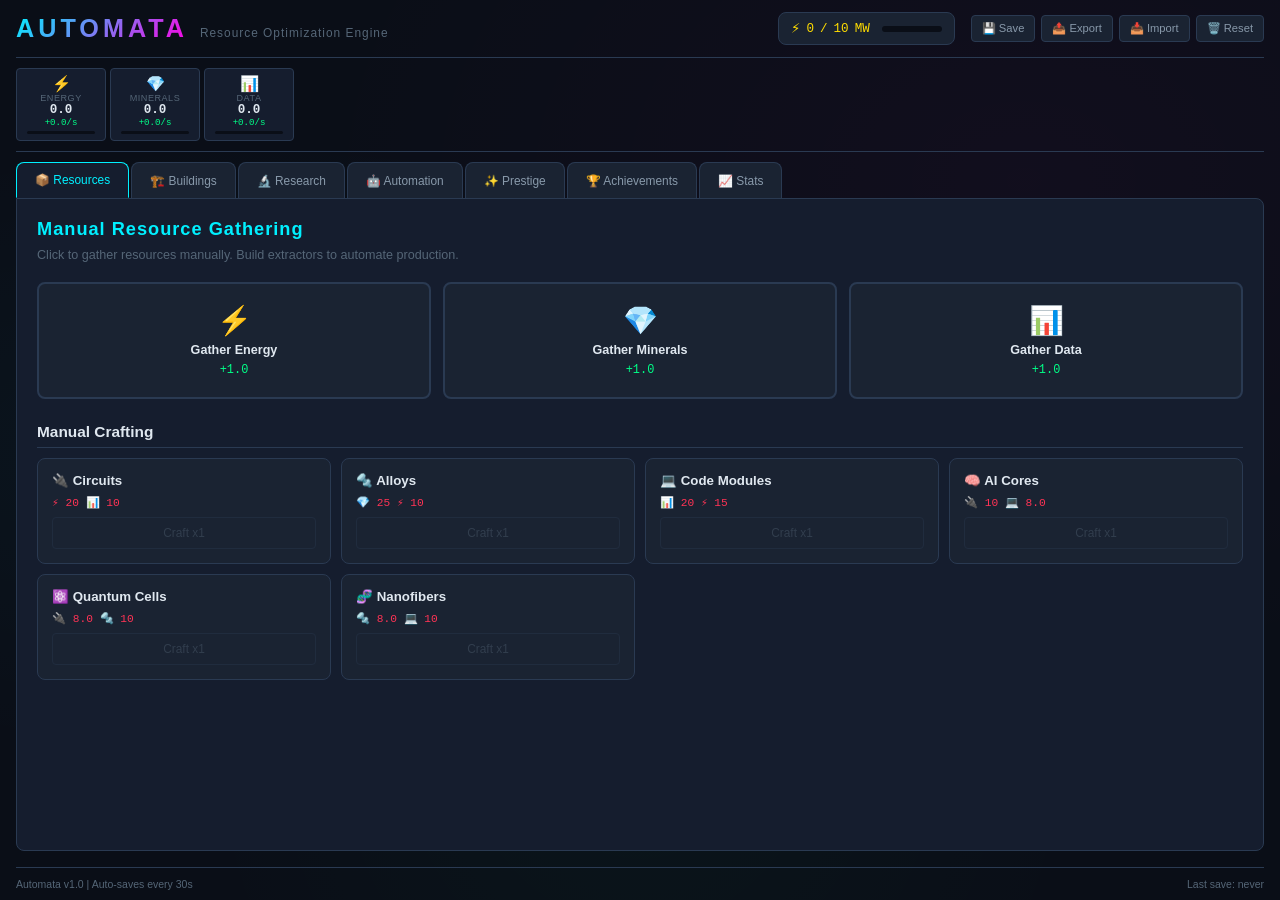
==== commit 9255b119: "feat: Add Automata - Resource Management and Automation Game" ====
--- a/automata/index.html
+++ b/automata/index.html
@@ -4,427 +4,333 @@
     <meta charset="UTF-8">
     <meta name="viewport" content="width=device-width, initial-scale=1.0">
     <title>Automata - Resource Management & Automation Game</title>
-    <link rel="stylesheet" href="styles.css">
+    <link rel="stylesheet" href="style.css">
 </head>
 <body>
+    <!-- Toast Container -->
+    <div id="toast-container"></div>
+
+    <!-- Main Game Container -->
     <div id="game-container">
-        <!-- Top Bar -->
-        <header id="top-bar">
-            <div class="game-title">
-                <h1>⚡ AUTOMATA</h1>
-                <span class="subtitle">Resource Empire Builder</span>
-            </div>
-            <div id="power-indicator">
-                <span class="power-icon">⚡</span>
-                <span id="power-status">Power: <span id="power-current">0</span>/<span id="power-max">0</span> MW</span>
-                <div class="power-bar-container">
-                    <div id="power-bar" class="power-bar"></div>
-                </div>
-            </div>
-            <div class="top-actions">
-                <button id="btn-save" class="btn-small" title="Save Game">💾 Save</button>
-                <button id="btn-settings" class="btn-small" title="Settings">⚙️</button>
+        <!-- Header -->
+        <header id="game-header">
+            <div class="header-left">
+                <h1 class="game-title">AUTOMATA</h1>
+                <span class="game-subtitle">Resource Optimization Engine</span>
+            </div>
+            <div class="header-right">
+                <div class="power-display" id="power-display">
+                    <span class="power-icon">⚡</span>
+                    <span id="power-current">0</span> / <span id="power-max">100</span> MW
+                    <div class="power-bar-container">
+                        <div class="power-bar" id="power-bar"></div>
+                    </div>
+                </div>
+                <div class="header-buttons">
+                    <button class="btn-header" id="btn-save" title="Save Game">💾 Save</button>
+                    <button class="btn-header" id="btn-export" title="Export Save">📤 Export</button>
+                    <button class="btn-header" id="btn-import" title="Import Save">📥 Import</button>
+                    <button class="btn-header btn-danger" id="btn-reset" title="Hard Reset">🗑️ Reset</button>
+                </div>
             </div>
         </header>
 
-        <!-- Resource Ticker -->
-        <div id="resource-ticker">
-            <div class="ticker-item" data-resource="energy">
-                <span class="ticker-icon">⚡</span>
-                <span class="ticker-name">Energy</span>
-                <span class="ticker-value" id="ticker-energy">0</span>
-                <span class="ticker-rate" id="ticker-energy-rate">+0/s</span>
-            </div>
-            <div class="ticker-item" data-resource="minerals">
-                <span class="ticker-icon">💎</span>
-                <span class="ticker-name">Minerals</span>
-                <span class="ticker-value" id="ticker-minerals">0</span>
-                <span class="ticker-rate" id="ticker-minerals-rate">+0/s</span>
-            </div>
-            <div class="ticker-item" data-resource="data">
-                <span class="ticker-icon">📊</span>
-                <span class="ticker-name">Data</span>
-                <span class="ticker-value" id="ticker-data">0</span>
-                <span class="ticker-rate" id="ticker-data-rate">+0/s</span>
-            </div>
-            <div class="ticker-item" data-resource="circuits">
-                <span class="ticker-icon">🔌</span>
-                <span class="ticker-name">Circuits</span>
-                <span class="ticker-value" id="ticker-circuits">0</span>
-                <span class="ticker-rate" id="ticker-circuits-rate">+0/s</span>
-            </div>
-            <div class="ticker-item" data-resource="alloys">
-                <span class="ticker-icon">🔩</span>
-                <span class="ticker-name">Alloys</span>
-                <span class="ticker-value" id="ticker-alloys">0</span>
-                <span class="ticker-rate" id="ticker-alloys-rate">+0/s</span>
-            </div>
-            <div class="ticker-item" data-resource="codeModules">
-                <span class="ticker-icon">💻</span>
-                <span class="ticker-name">Code</span>
-                <span class="ticker-value" id="ticker-codeModules">0</span>
-                <span class="ticker-rate" id="ticker-codeModules-rate">+0/s</span>
-            </div>
-            <div class="ticker-item" data-resource="aiCores">
-                <span class="ticker-icon">🧠</span>
-                <span class="ticker-name">AI Cores</span>
-                <span class="ticker-value" id="ticker-aiCores">0</span>
-                <span class="ticker-rate" id="ticker-aiCores-rate">+0/s</span>
-            </div>
-            <div class="ticker-item" data-resource="quantumCells">
-                <span class="ticker-icon">⚛️</span>
-                <span class="ticker-name">Q-Cells</span>
-                <span class="ticker-value" id="ticker-quantumCells">0</span>
-                <span class="ticker-rate" id="ticker-quantumCells-rate">+0/s</span>
-            </div>
-            <div class="ticker-item" data-resource="nanofibers">
-                <span class="ticker-icon">🧬</span>
-                <span class="ticker-name">Nanofibers</span>
-                <span class="ticker-value" id="ticker-nanofibers">0</span>
-                <span class="ticker-rate" id="ticker-nanofibers-rate">+0/s</span>
-            </div>
-            <div class="ticker-item prestige-ticker" data-resource="singularityShards">
-                <span class="ticker-icon">✨</span>
-                <span class="ticker-name">Shards</span>
-                <span class="ticker-value" id="ticker-singularityShards">0</span>
-            </div>
-            <div class="ticker-item credits-ticker" data-resource="credits">
-                <span class="ticker-icon">🪙</span>
-                <span class="ticker-name">Credits</span>
-                <span class="ticker-value" id="ticker-credits">0</span>
+        <!-- Resource Bar (always visible) -->
+        <div id="resource-bar">
+            <div class="resource-group" id="resource-group-t1">
+                <div class="resource-item" data-resource="energy">
+                    <span class="resource-icon">⚡</span>
+                    <span class="resource-name">Energy</span>
+                    <span class="resource-amount" id="res-energy">0</span>
+                    <span class="resource-rate" id="rate-energy">+0/s</span>
+                    <div class="resource-bar-mini"><div class="resource-bar-fill" id="bar-energy"></div></div>
+                </div>
+                <div class="resource-item" data-resource="minerals">
+                    <span class="resource-icon">💎</span>
+                    <span class="resource-name">Minerals</span>
+                    <span class="resource-amount" id="res-minerals">0</span>
+                    <span class="resource-rate" id="rate-minerals">+0/s</span>
+                    <div class="resource-bar-mini"><div class="resource-bar-fill" id="bar-minerals"></div></div>
+                </div>
+                <div class="resource-item" data-resource="data">
+                    <span class="resource-icon">📊</span>
+                    <span class="resource-name">Data</span>
+                    <span class="resource-amount" id="res-data">0</span>
+                    <span class="resource-rate" id="rate-data">+0/s</span>
+                    <div class="resource-bar-mini"><div class="resource-bar-fill" id="bar-data"></div></div>
+                </div>
+            </div>
+            <div class="resource-group" id="resource-group-t2">
+                <div class="resource-item" data-resource="circuits">
+                    <span class="resource-icon">🔌</span>
+                    <span class="resource-name">Circuits</span>
+                    <span class="resource-amount" id="res-circuits">0</span>
+                    <span class="resource-rate" id="rate-circuits">+0/s</span>
+                    <div class="resource-bar-mini"><div class="resource-bar-fill" id="bar-circuits"></div></div>
+                </div>
+                <div class="resource-item" data-resource="alloys">
+                    <span class="resource-icon">🔩</span>
+                    <span class="resource-name">Alloys</span>
+                    <span class="resource-amount" id="res-alloys">0</span>
+                    <span class="resource-rate" id="rate-alloys">+0/s</span>
+                    <div class="resource-bar-mini"><div class="resource-bar-fill" id="bar-alloys"></div></div>
+                </div>
+                <div class="resource-item" data-resource="code">
+                    <span class="resource-icon">💻</span>
+                    <span class="resource-name">Code</span>
+                    <span class="resource-amount" id="res-code">0</span>
+                    <span class="resource-rate" id="rate-code">+0/s</span>
+                    <div class="resource-bar-mini"><div class="resource-bar-fill" id="bar-code"></div></div>
+                </div>
+            </div>
+            <div class="resource-group" id="resource-group-t3">
+                <div class="resource-item" data-resource="aiCores">
+                    <span class="resource-icon">🧠</span>
+                    <span class="resource-name">AI Cores</span>
+                    <span class="resource-amount" id="res-aiCores">0</span>
+                    <span class="resource-rate" id="rate-aiCores">+0/s</span>
+                    <div class="resource-bar-mini"><div class="resource-bar-fill" id="bar-aiCores"></div></div>
+                </div>
+                <div class="resource-item" data-resource="quantumCells">
+                    <span class="resource-icon">⚛️</span>
+                    <span class="resource-name">Q-Cells</span>
+                    <span class="resource-amount" id="res-quantumCells">0</span>
+                    <span class="resource-rate" id="rate-quantumCells">+0/s</span>
+                    <div class="resource-bar-mini"><div class="resource-bar-fill" id="bar-quantumCells"></div></div>
+                </div>
+                <div class="resource-item" data-resource="nanofibers">
+                    <span class="resource-icon">🧬</span>
+                    <span class="resource-name">Nanofibers</span>
+                    <span class="resource-amount" id="res-nanofibers">0</span>
+                    <span class="resource-rate" id="rate-nanofibers">+0/s</span>
+                    <div class="resource-bar-mini"><div class="resource-bar-fill" id="bar-nanofibers"></div></div>
+                </div>
+            </div>
+            <div class="resource-group" id="resource-group-t4">
+                <div class="resource-item prestige-resource" data-resource="shards">
+                    <span class="resource-icon">🔮</span>
+                    <span class="resource-name">Shards</span>
+                    <span class="resource-amount" id="res-shards">0</span>
+                </div>
             </div>
         </div>
 
-        <!-- Navigation Tabs -->
+        <!-- Tab Navigation -->
         <nav id="tab-nav">
             <button class="tab-btn active" data-tab="resources">📦 Resources</button>
             <button class="tab-btn" data-tab="buildings">🏗️ Buildings</button>
             <button class="tab-btn" data-tab="research">🔬 Research</button>
             <button class="tab-btn" data-tab="automation">🤖 Automation</button>
             <button class="tab-btn" data-tab="prestige">✨ Prestige</button>
-            <button class="tab-btn" data-tab="stats">📊 Stats</button>
+            <button class="tab-btn" data-tab="achievements">🏆 Achievements</button>
+            <button class="tab-btn" data-tab="stats">📈 Stats</button>
         </nav>
 
-        <!-- Main Content Area -->
-        <main id="main-content">
+        <!-- Tab Content -->
+        <main id="tab-content">
             <!-- Resources Tab -->
-            <div id="tab-resources" class="tab-content active">
-                <div class="tab-header">
-                    <h2>Resource Gathering</h2>
-                    <p class="tab-desc">Click to gather raw resources. Build extractors to automate collection.</p>
-                </div>
-                <div class="gathering-grid">
-                    <div class="gather-card" id="gather-energy">
-                        <div class="gather-icon">⚡</div>
-                        <h3>Energy</h3>
-                        <div class="resource-bar-wrap">
-                            <div class="resource-bar" id="bar-energy"></div>
-                            <span class="resource-bar-text" id="bar-text-energy">0 / 100</span>
-                        </div>
-                        <div class="gather-rate" id="rate-energy">+0/s</div>
-                        <button class="btn-gather" data-resource="energy">⚡ Gather Energy</button>
-                        <div class="gather-amount">+1 per click</div>
-                    </div>
-                    <div class="gather-card" id="gather-minerals">
-                        <div class="gather-icon">💎</div>
-                        <h3>Minerals</h3>
-                        <div class="resource-bar-wrap">
-                            <div class="resource-bar" id="bar-minerals"></div>
-                            <span class="resource-bar-text" id="bar-text-minerals">0 / 100</span>
-                        </div>
-                        <div class="gather-rate" id="rate-minerals">+0/s</div>
-                        <button class="btn-gather" data-resource="minerals">💎 Gather Minerals</button>
-                        <div class="gather-amount">+1 per click</div>
-                    </div>
-                    <div class="gather-card" id="gather-data">
-                        <div class="gather-icon">📊</div>
-                        <h3>Data Fragments</h3>
-                        <div class="resource-bar-wrap">
-                            <div class="resource-bar" id="bar-data"></div>
-                            <span class="resource-bar-text" id="bar-text-data">0 / 100</span>
-                        </div>
-                        <div class="gather-rate" id="rate-data">+0/s</div>
-                        <button class="btn-gather" data-resource="data">📊 Gather Data</button>
-                        <div class="gather-amount">+1 per click</div>
-                    </div>
-                </div>
-
-                <div class="section-divider">
-                    <h3>Processed Resources (Tier 2)</h3>
-                </div>
-                <div class="processed-grid">
-                    <div class="resource-display-card">
-                        <span class="res-icon">🔌</span>
-                        <span class="res-name">Circuits</span>
-                        <div class="resource-bar-wrap small">
-                            <div class="resource-bar tier2" id="bar-circuits"></div>
-                            <span class="resource-bar-text" id="bar-text-circuits">0 / 50</span>
-                        </div>
-                        <span class="res-rate" id="rate-circuits">+0/s</span>
-                    </div>
-                    <div class="resource-display-card">
-                        <span class="res-icon">🔩</span>
-                        <span class="res-name">Alloys</span>
-                        <div class="resource-bar-wrap small">
-                            <div class="resource-bar tier2" id="bar-alloys"></div>
-                            <span class="resource-bar-text" id="bar-text-alloys">0 / 50</span>
-                        </div>
-                        <span class="res-rate" id="rate-alloys">+0/s</span>
-                    </div>
-                    <div class="resource-display-card">
-                        <span class="res-icon">💻</span>
-                        <span class="res-name">Code Modules</span>
-                        <div class="resource-bar-wrap small">
-                            <div class="resource-bar tier2" id="bar-codeModules"></div>
-                            <span class="resource-bar-text" id="bar-text-codeModules">0 / 50</span>
-                        </div>
-                        <span class="res-rate" id="rate-codeModules">+0/s</span>
-                    </div>
-                </div>
-
-                <div class="section-divider">
-                    <h3>Advanced Resources (Tier 3)</h3>
-                </div>
-                <div class="processed-grid">
-                    <div class="resource-display-card">
-                        <span class="res-icon">🧠</span>
-                        <span class="res-name">AI Cores</span>
-                        <div class="resource-bar-wrap small">
-                            <div class="resource-bar tier3" id="bar-aiCores"></div>
-                            <span class="resource-bar-text" id="bar-text-aiCores">0 / 25</span>
-                        </div>
-                        <span class="res-rate" id="rate-aiCores">+0/s</span>
-                    </div>
-                    <div class="resource-display-card">
-                        <span class="res-icon">⚛️</span>
-                        <span class="res-name">Quantum Cells</span>
-                        <div class="resource-bar-wrap small">
-                            <div class="resource-bar tier3" id="bar-quantumCells"></div>
-                            <span class="resource-bar-text" id="bar-text-quantumCells">0 / 25</span>
-                        </div>
-                        <span class="res-rate" id="rate-quantumCells">+0/s</span>
-                    </div>
-                    <div class="resource-display-card">
-                        <span class="res-icon">🧬</span>
-                        <span class="res-name">Nanofibers</span>
-                        <div class="resource-bar-wrap small">
-                            <div class="resource-bar tier3" id="bar-nanofibers"></div>
-                            <span class="resource-bar-text" id="bar-text-nanofibers">0 / 25</span>
-                        </div>
-                        <span class="res-rate" id="rate-nanofibers">+0/s</span>
+            <div class="tab-panel active" id="panel-resources">
+                <h2 class="panel-title">Manual Resource Gathering</h2>
+                <p class="panel-desc">Click to gather resources manually. Build extractors to automate production.</p>
+                <div class="manual-gather-grid">
+                    <button class="gather-btn" id="gather-energy">
+                        <span class="gather-icon">⚡</span>
+                        <span class="gather-label">Gather Energy</span>
+                        <span class="gather-amount">+1</span>
+                    </button>
+                    <button class="gather-btn" id="gather-minerals">
+                        <span class="gather-icon">💎</span>
+                        <span class="gather-label">Gather Minerals</span>
+                        <span class="gather-amount">+1</span>
+                    </button>
+                    <button class="gather-btn" id="gather-data">
+                        <span class="gather-icon">📊</span>
+                        <span class="gather-label">Gather Data</span>
+                        <span class="gather-amount">+1</span>
+                    </button>
+                </div>
+                <div class="manual-craft-section">
+                    <h3 class="section-title">Manual Crafting</h3>
+                    <div class="craft-grid" id="craft-grid">
+                        <!-- Populated by JS -->
                     </div>
                 </div>
             </div>
 
             <!-- Buildings Tab -->
-            <div id="tab-buildings" class="tab-content">
-                <div class="tab-header">
-                    <h2>Buildings & Structures</h2>
-                    <p class="tab-desc">Construct buildings to automate resource production and processing.</p>
-                </div>
+            <div class="tab-panel" id="panel-buildings">
+                <h2 class="panel-title">Buildings</h2>
                 <div class="building-categories">
-                    <button class="cat-btn active" data-category="extractors">⛏️ Extractors</button>
-                    <button class="cat-btn" data-category="processors">🏭 Processors</button>
-                    <button class="cat-btn" data-category="factories">🔬 Factories</button>
-                    <button class="cat-btn" data-category="storage">📦 Storage</button>
-                    <button class="cat-btn" data-category="power">⚡ Power</button>
-                </div>
-                <div id="buildings-list" class="buildings-grid">
+                    <button class="cat-btn active" data-cat="extractors">⛏️ Extractors</button>
+                    <button class="cat-btn" data-cat="processors">⚙️ Processors</button>
+                    <button class="cat-btn" data-cat="factories">🏭 Factories</button>
+                    <button class="cat-btn" data-cat="storage">📦 Storage</button>
+                    <button class="cat-btn" data-cat="power">⚡ Power</button>
+                </div>
+                <div class="buildings-grid" id="buildings-grid">
                     <!-- Populated by JS -->
                 </div>
             </div>
 
             <!-- Research Tab -->
-            <div id="tab-research" class="tab-content">
-                <div class="tab-header">
-                    <h2>Research Lab</h2>
-                    <p class="tab-desc">Unlock new technologies and upgrades to improve your empire.</p>
-                </div>
+            <div class="tab-panel" id="panel-research">
+                <h2 class="panel-title">Research Tree</h2>
                 <div class="research-branches">
-                    <button class="branch-btn active" data-branch="efficiency">🔧 Efficiency</button>
+                    <button class="branch-btn active" data-branch="all">All</button>
+                    <button class="branch-btn" data-branch="efficiency">⚡ Efficiency</button>
                     <button class="branch-btn" data-branch="capacity">📦 Capacity</button>
                     <button class="branch-btn" data-branch="automation">🤖 Automation</button>
-                    <button class="branch-btn" data-branch="expansion">🌐 Expansion</button>
+                    <button class="branch-btn" data-branch="expansion">🚀 Expansion</button>
                     <button class="branch-btn" data-branch="transcendence">✨ Transcendence</button>
                 </div>
-                <div id="research-list" class="research-grid">
+                <div class="research-tree" id="research-tree">
                     <!-- Populated by JS -->
                 </div>
             </div>
 
             <!-- Automation Tab -->
-            <div id="tab-automation" class="tab-content">
-                <div class="tab-header">
-                    <h2>Automation Center</h2>
-                    <p class="tab-desc">Set up automated processes and smart resource routing.</p>
-                </div>
+            <div class="tab-panel" id="panel-automation">
+                <h2 class="panel-title">Automation</h2>
+                <p class="panel-desc">Configure automated systems to optimize your production chains.</p>
                 <div class="automation-sections">
-                    <div class="auto-section">
-                        <h3>🔄 Auto-Sellers</h3>
-                        <p class="auto-desc">Automatically sell excess resources for credits.</p>
-                        <div id="auto-sellers-list">
+                    <div class="auto-section" id="auto-buyers-section">
+                        <h3 class="section-title">🛒 Auto-Buyers</h3>
+                        <p class="section-desc">Automatically purchase buildings when affordable.</p>
+                        <div class="auto-list" id="auto-buyers-list">
                             <!-- Populated by JS -->
                         </div>
                     </div>
-                    <div class="auto-section">
-                        <h3>📋 Task Queue</h3>
-                        <p class="auto-desc">Queue up build orders to execute automatically.</p>
-                        <div id="task-queue-controls">
-                            <select id="task-queue-select">
-                                <option value="">-- Select a building --</option>
-                            </select>
-                            <button id="btn-add-task" class="btn-action">Add to Queue</button>
-                            <button id="btn-clear-queue" class="btn-action btn-danger">Clear Queue</button>
-                        </div>
-                        <div id="task-queue-list" class="queue-list">
-                            <div class="queue-empty">Queue is empty</div>
-                        </div>
-                    </div>
-                    <div class="auto-section">
-                        <h3>🧠 Smart Routing</h3>
-                        <p class="auto-desc">AI-powered resource distribution between buildings.</p>
-                        <div id="smart-routing-status" class="locked-feature">
-                            🔒 Unlock through Research: "Logistics AI"
-                        </div>
-                    </div>
-                    <div class="auto-section">
-                        <h3>📐 Production Blueprints</h3>
-                        <p class="auto-desc">Save and load production configurations.</p>
-                        <div id="blueprints-controls">
-                            <button id="btn-save-blueprint" class="btn-action">💾 Save Current Config</button>
-                            <div id="blueprints-list" class="blueprints-grid">
-                                <div class="queue-empty">No blueprints saved</div>
-                            </div>
-                        </div>
-                    </div>
-                </div>
-            </div>
-
-            <!-- Prestige Tab -->
-            <div id="tab-prestige" class="tab-content">
-                <div class="tab-header">
-                    <h2>✨ Singularity</h2>
-                    <p class="tab-desc">Transcend your current reality for permanent bonuses.</p>
-                </div>
-                <div class="prestige-main">
-                    <div class="prestige-info-card">
-                        <div class="prestige-shard-display">
-                            <span class="big-icon">✨</span>
-                            <div class="shard-count">
-                                <span id="current-shards">0</span>
-                                <span class="shard-label">Singularity Shards</span>
-                            </div>
-                        </div>
-                        <div class="prestige-preview">
-                            <p>Resetting will grant you:</p>
-                            <span class="prestige-gain" id="prestige-gain">0 Singularity Shards</span>
-                            <p class="prestige-formula">Based on total resources produced this run</p>
-                        </div>
-                        <button id="btn-prestige" class="btn-prestige" disabled>
-                            🌀 Initiate Singularity
-                        </button>
-                        <p class="prestige-req" id="prestige-req">Requires at least 1 AI Core, 1 Quantum Cell, and 1 Nanofiber produced</p>
-                    </div>
-                    <div class="prestige-upgrades">
-                        <h3>Permanent Upgrades</h3>
-                        <div id="prestige-upgrades-list" class="prestige-grid">
+                    <div class="auto-section" id="auto-craft-section">
+                        <h3 class="section-title">⚙️ Auto-Crafters</h3>
+                        <p class="section-desc">Automatically craft higher-tier resources.</p>
+                        <div class="auto-list" id="auto-craft-list">
                             <!-- Populated by JS -->
                         </div>
                     </div>
-                </div>
-            </div>
-
-            <!-- Stats Tab -->
-            <div id="tab-stats" class="tab-content">
-                <div class="tab-header">
-                    <h2>📊 Statistics & Achievements</h2>
-                    <p class="tab-desc">Track your progress and unlock achievements.</p>
-                </div>
-                <div class="stats-layout">
-                    <div class="stats-section">
-                        <h3>📈 General Stats</h3>
-                        <div id="general-stats" class="stats-grid">
+                    <div class="auto-section" id="auto-sell-section">
+                        <h3 class="section-title">💰 Auto-Sellers</h3>
+                        <p class="section-desc">Sell excess resources for energy credits.</p>
+                        <div class="auto-list" id="auto-sell-list">
                             <!-- Populated by JS -->
                         </div>
                     </div>
-                    <div class="stats-section">
-                        <h3>🏆 Achievements (<span id="achievement-count">0</span>/<span id="achievement-total">0</span>)</h3>
-                        <div id="achievements-list" class="achievements-grid">
-                            <!-- Populated by JS -->
+                </div>
+            </div>
+
+            <!-- Prestige Tab -->
+            <div class="tab-panel" id="panel-prestige">
+                <h2 class="panel-title">Prestige - Singularity</h2>
+                <div class="prestige-info">
+                    <div class="prestige-preview">
+                        <p>Reset your progress to earn <strong>Singularity Shards</strong>.</p>
+                        <p>Shards provide permanent bonuses that persist through resets.</p>
+                        <div class="prestige-calc">
+                            <span>Current Shards: <strong id="prestige-current">0</strong></span>
+                            <span>Shards on Reset: <strong id="prestige-gain">0</strong></span>
+                            <span>Total After Reset: <strong id="prestige-total">0</strong></span>
                         </div>
+                        <button class="btn-prestige" id="btn-prestige">🔮 Perform Singularity Reset</button>
+                    </div>
+                </div>
+                <div class="prestige-upgrades">
+                    <h3 class="section-title">Singularity Upgrades</h3>
+                    <div class="prestige-grid" id="prestige-grid">
+                        <!-- Populated by JS -->
+                    </div>
+                </div>
+                <div class="prestige-milestones">
+                    <h3 class="section-title">Milestones</h3>
+                    <div class="milestone-list" id="milestone-list">
+                        <!-- Populated by JS -->
+                    </div>
+                </div>
+            </div>
+
+            <!-- Achievements Tab -->
+            <div class="tab-panel" id="panel-achievements">
+                <h2 class="panel-title">Achievements</h2>
+                <div class="achievement-progress">
+                    <span id="achievement-count">0</span> / <span id="achievement-total">0</span> Unlocked
+                    <div class="achievement-bar-container">
+                        <div class="achievement-bar" id="achievement-bar"></div>
+                    </div>
+                </div>
+                <div class="achievements-grid" id="achievements-grid">
+                    <!-- Populated by JS -->
+                </div>
+            </div>
+
+            <!-- Stats Tab -->
+            <div class="tab-panel" id="panel-stats">
+                <h2 class="panel-title">Statistics Dashboard</h2>
+                <div class="stats-grid" id="stats-grid">
+                    <div class="stat-card">
+                        <span class="stat-label">Time Played</span>
+                        <span class="stat-value" id="stat-time">0s</span>
+                    </div>
+                    <div class="stat-card">
+                        <span class="stat-label">This Run</span>
+                        <span class="stat-value" id="stat-run-time">0s</span>
+                    </div>
+                    <div class="stat-card">
+                        <span class="stat-label">Total Clicks</span>
+                        <span class="stat-value" id="stat-clicks">0</span>
+                    </div>
+                    <div class="stat-card">
+                        <span class="stat-label">Buildings Built</span>
+                        <span class="stat-value" id="stat-buildings">0</span>
+                    </div>
+                    <div class="stat-card">
+                        <span class="stat-label">Research Completed</span>
+                        <span class="stat-value" id="stat-research">0</span>
+                    </div>
+                    <div class="stat-card">
+                        <span class="stat-label">Prestige Count</span>
+                        <span class="stat-value" id="stat-prestiges">0</span>
+                    </div>
+                    <div class="stat-card">
+                        <span class="stat-label">Total Energy Gathered</span>
+                        <span class="stat-value" id="stat-total-energy">0</span>
+                    </div>
+                    <div class="stat-card">
+                        <span class="stat-label">Total Minerals Gathered</span>
+                        <span class="stat-value" id="stat-total-minerals">0</span>
+                    </div>
+                    <div class="stat-card">
+                        <span class="stat-label">Total Data Gathered</span>
+                        <span class="stat-value" id="stat-total-data">0</span>
+                    </div>
+                    <div class="stat-card">
+                        <span class="stat-label">Total Shards Earned</span>
+                        <span class="stat-value" id="stat-total-shards">0</span>
+                    </div>
+                    <div class="stat-card">
+                        <span class="stat-label">Achievements Unlocked</span>
+                        <span class="stat-value" id="stat-achievements">0</span>
+                    </div>
+                    <div class="stat-card">
+                        <span class="stat-label">Events Triggered</span>
+                        <span class="stat-value" id="stat-events">0</span>
                     </div>
                 </div>
             </div>
         </main>
 
-        <!-- Event Log -->
-        <div id="event-log">
-            <div class="log-header">
-                <span>📜 Event Log</span>
-                <button id="btn-toggle-log" class="btn-tiny">▼</button>
-            </div>
-            <div id="log-messages" class="log-messages">
-                <div class="log-entry">Welcome to Automata! Click resources to begin gathering.</div>
-            </div>
-        </div>
-
-        <!-- Toast Container -->
-        <div id="toast-container"></div>
-
-        <!-- Settings Modal -->
-        <div id="modal-overlay" class="modal-overlay hidden">
-            <div class="modal">
-                <div class="modal-header">
-                    <h3>⚙️ Settings</h3>
-                    <button class="btn-close" id="btn-close-modal">✕</button>
-                </div>
-                <div class="modal-body">
-                    <div class="setting-row">
-                        <label>Auto-save interval</label>
-                        <select id="setting-autosave">
-                            <option value="30">30 seconds</option>
-                            <option value="60" selected>60 seconds</option>
-                            <option value="120">2 minutes</option>
-                            <option value="300">5 minutes</option>
-                        </select>
-                    </div>
-                    <div class="setting-row">
-                        <label>Number format</label>
-                        <select id="setting-notation">
-                            <option value="suffix" selected>Suffix (K, M, B)</option>
-                            <option value="scientific">Scientific</option>
-                            <option value="plain">Plain</option>
-                        </select>
-                    </div>
-                    <div class="setting-row">
-                        <label>Offline progress</label>
-                        <select id="setting-offline">
-                            <option value="1" selected>Enabled</option>
-                            <option value="0">Disabled</option>
-                        </select>
-                    </div>
-                    <div class="setting-actions">
-                        <button id="btn-export" class="btn-action">📤 Export Save</button>
-                        <button id="btn-import" class="btn-action">📥 Import Save</button>
-                        <button id="btn-hard-reset" class="btn-action btn-danger">🗑️ Hard Reset</button>
-                    </div>
-                    <textarea id="save-data-area" class="save-textarea hidden" placeholder="Paste save data here..."></textarea>
-                </div>
-            </div>
-        </div>
-
-        <!-- Offline Progress Modal -->
-        <div id="offline-modal" class="modal-overlay hidden">
-            <div class="modal">
-                <div class="modal-header">
-                    <h3>⏰ Welcome Back!</h3>
-                </div>
-                <div class="modal-body">
-                    <p>You were away for <span id="offline-time">0</span>.</p>
-                    <p>While you were gone, you earned:</p>
-                    <div id="offline-gains" class="offline-gains"></div>
-                    <button id="btn-close-offline" class="btn-action" style="margin-top:1rem;">Collect & Continue</button>
-                </div>
+        <!-- Footer -->
+        <footer id="game-footer">
+            <span>Automata v1.0 | Auto-saves every 30s</span>
+            <span id="last-save">Last save: never</span>
+        </footer>
+    </div>
+
+    <!-- Import Modal -->
+    <div class="modal-overlay" id="modal-import" style="display:none;">
+        <div class="modal">
+            <h3>Import Save</h3>
+            <textarea id="import-textarea" placeholder="Paste your save data here..."></textarea>
+            <div class="modal-buttons">
+                <button class="btn-modal" id="btn-import-confirm">Import</button>
+                <button class="btn-modal btn-cancel" id="btn-import-cancel">Cancel</button>
             </div>
         </div>
     </div>
--- a/automata/style.css
+++ b/automata/style.css
@@ -0,0 +1,1235 @@
+/* ============================================
+   AUTOMATA - Resource Management Game
+   Dark Sci-Fi Theme with Neon Accents
+   ============================================ */
+
+/* === CSS Variables === */
+:root {
+    --bg-primary: #0a0e17;
+    --bg-secondary: #111827;
+    --bg-tertiary: #1a2332;
+    --bg-card: #151d2e;
+    --bg-hover: #1e2a3f;
+    --border-color: #2a3a52;
+    --border-glow: #00f0ff33;
+    --text-primary: #e0e8f0;
+    --text-secondary: #8899aa;
+    --text-muted: #556677;
+    --neon-cyan: #00f0ff;
+    --neon-magenta: #ff00e5;
+    --neon-green: #00ff88;
+    --neon-yellow: #ffdd00;
+    --neon-orange: #ff8800;
+    --neon-red: #ff3355;
+    --neon-purple: #aa55ff;
+    --glow-cyan: 0 0 10px #00f0ff44, 0 0 20px #00f0ff22;
+    --glow-magenta: 0 0 10px #ff00e544, 0 0 20px #ff00e522;
+    --glow-green: 0 0 10px #00ff8844, 0 0 20px #00ff8822;
+    --font-main: 'Segoe UI', 'Roboto', 'Helvetica Neue', sans-serif;
+    --font-mono: 'Consolas', 'Monaco', 'Courier New', monospace;
+    --radius: 8px;
+    --radius-sm: 4px;
+    --transition: 0.2s ease;
+}
+
+/* === Reset & Base === */
+*, *::before, *::after {
+    box-sizing: border-box;
+    margin: 0;
+    padding: 0;
+}
+
+html {
+    font-size: 14px;
+    scroll-behavior: smooth;
+}
+
+body {
+    font-family: var(--font-main);
+    background: var(--bg-primary);
+    color: var(--text-primary);
+    min-height: 100vh;
+    overflow-x: hidden;
+    background-image: 
+        radial-gradient(ellipse at 20% 50%, #00f0ff08 0%, transparent 50%),
+        radial-gradient(ellipse at 80% 20%, #ff00e508 0%, transparent 50%),
+        radial-gradient(ellipse at 50% 80%, #00ff8808 0%, transparent 50%);
+}
+
+/* === Scrollbar === */
+::-webkit-scrollbar { width: 8px; }
+::-webkit-scrollbar-track { background: var(--bg-secondary); }
+::-webkit-scrollbar-thumb { background: var(--border-color); border-radius: 4px; }
+::-webkit-scrollbar-thumb:hover { background: var(--neon-cyan); }
+
+/* === Game Container === */
+#game-container {
+    max-width: 1400px;
+    margin: 0 auto;
+    padding: 0 16px;
+    display: flex;
+    flex-direction: column;
+    min-height: 100vh;
+}
+
+/* === Header === */
+#game-header {
+    display: flex;
+    justify-content: space-between;
+    align-items: center;
+    padding: 12px 0;
+    border-bottom: 1px solid var(--border-color);
+    flex-wrap: wrap;
+    gap: 8px;
+}
+
+.header-left {
+    display: flex;
+    align-items: baseline;
+    gap: 12px;
+}
+
+.game-title {
+    font-size: 1.8rem;
+    font-weight: 900;
+    letter-spacing: 4px;
+    background: linear-gradient(135deg, var(--neon-cyan), var(--neon-magenta));
+    -webkit-background-clip: text;
+    -webkit-text-fill-color: transparent;
+    background-clip: text;
+    text-shadow: none;
+}
+
+.game-subtitle {
+    color: var(--text-muted);
+    font-size: 0.85rem;
+    letter-spacing: 1px;
+}
+
+.header-right {
+    display: flex;
+    align-items: center;
+    gap: 16px;
+    flex-wrap: wrap;
+}
+
+.power-display {
+    display: flex;
+    align-items: center;
+    gap: 6px;
+    font-family: var(--font-mono);
+    font-size: 0.9rem;
+    color: var(--neon-yellow);
+    background: var(--bg-tertiary);
+    padding: 6px 12px;
+    border-radius: var(--radius);
+    border: 1px solid var(--border-color);
+}
+
+.power-icon { font-size: 1.1rem; }
+
+.power-bar-container {
+    width: 60px;
+    height: 6px;
+    background: var(--bg-primary);
+    border-radius: 3px;
+    overflow: hidden;
+    margin-left: 6px;
+}
+
+.power-bar {
+    height: 100%;
+    background: linear-gradient(90deg, var(--neon-green), var(--neon-yellow));
+    border-radius: 3px;
+    transition: width 0.3s ease;
+    width: 0%;
+}
+
+.header-buttons {
+    display: flex;
+    gap: 6px;
+}
+
+.btn-header {
+    background: var(--bg-tertiary);
+    border: 1px solid var(--border-color);
+    color: var(--text-secondary);
+    padding: 6px 10px;
+    border-radius: var(--radius-sm);
+    cursor: pointer;
+    font-size: 0.8rem;
+    transition: all var(--transition);
+}
+
+.btn-header:hover {
+    background: var(--bg-hover);
+    color: var(--neon-cyan);
+    border-color: var(--neon-cyan);
+}
+
+.btn-header.btn-danger:hover {
+    color: var(--neon-red);
+    border-color: var(--neon-red);
+}
+
+/* === Resource Bar === */
+#resource-bar {
+    display: flex;
+    gap: 4px;
+    padding: 10px 0;
+    border-bottom: 1px solid var(--border-color);
+    overflow-x: auto;
+    flex-wrap: wrap;
+}
+
+.resource-group {
+    display: flex;
+    gap: 4px;
+    flex-wrap: wrap;
+}
+
+.resource-item {
+    display: flex;
+    flex-direction: column;
+    align-items: center;
+    background: var(--bg-card);
+    border: 1px solid var(--border-color);
+    border-radius: var(--radius-sm);
+    padding: 6px 10px;
+    min-width: 90px;
+    transition: all var(--transition);
+    position: relative;
+}
+
+.resource-item:hover {
+    border-color: var(--neon-cyan);
+    box-shadow: var(--glow-cyan);
+}
+
+.resource-item.prestige-resource {
+    border-color: var(--neon-purple);
+    background: linear-gradient(135deg, #1a1030, #151d2e);
+}
+
+.resource-item.prestige-resource:hover {
+    box-shadow: 0 0 10px #aa55ff44;
+}
+
+.resource-icon { font-size: 1.1rem; }
+.resource-name { font-size: 0.65rem; color: var(--text-muted); text-transform: uppercase; letter-spacing: 0.5px; }
+.resource-amount { font-family: var(--font-mono); font-size: 0.9rem; font-weight: 700; color: var(--text-primary); }
+.resource-rate { font-family: var(--font-mono); font-size: 0.65rem; color: var(--neon-green); }
+
+.resource-bar-mini {
+    width: 100%;
+    height: 3px;
+    background: var(--bg-primary);
+    border-radius: 2px;
+    overflow: hidden;
+    margin-top: 3px;
+}
+
+.resource-bar-fill {
+    height: 100%;
+    background: var(--neon-cyan);
+    border-radius: 2px;
+    transition: width 0.3s ease;
+    width: 0%;
+}
+
+/* === Tab Navigation === */
+#tab-nav {
+    display: flex;
+    gap: 2px;
+    padding: 10px 0 0;
+    overflow-x: auto;
+    flex-wrap: wrap;
+}
+
+.tab-btn {
+    background: var(--bg-tertiary);
+    border: 1px solid var(--border-color);
+    border-bottom: none;
+    color: var(--text-secondary);
+    padding: 10px 18px;
+    border-radius: var(--radius) var(--radius) 0 0;
+    cursor: pointer;
+    font-size: 0.85rem;
+    transition: all var(--transition);
+    white-space: nowrap;
+}
+
+.tab-btn:hover {
+    background: var(--bg-hover);
+    color: var(--text-primary);
+}
+
+.tab-btn.active {
+    background: var(--bg-card);
+    color: var(--neon-cyan);
+    border-color: var(--neon-cyan);
+    border-bottom: 1px solid var(--bg-card);
+    position: relative;
+    z-index: 1;
+}
+
+/* === Tab Content === */
+#tab-content {
+    flex: 1;
+    background: var(--bg-card);
+    border: 1px solid var(--border-color);
+    border-radius: 0 var(--radius) var(--radius) var(--radius);
+    padding: 20px;
+    margin-bottom: 16px;
+    min-height: 400px;
+}
+
+.tab-panel {
+    display: none;
+    animation: fadeIn 0.3s ease;
+}
+
+.tab-panel.active {
+    display: block;
+}
+
+@keyframes fadeIn {
+    from { opacity: 0; transform: translateY(5px); }
+    to { opacity: 1; transform: translateY(0); }
+}
+
+.panel-title {
+    font-size: 1.3rem;
+    color: var(--neon-cyan);
+    margin-bottom: 8px;
+    letter-spacing: 1px;
+}
+
+.panel-desc {
+    color: var(--text-muted);
+    margin-bottom: 20px;
+    font-size: 0.9rem;
+}
+
+.section-title {
+    font-size: 1.1rem;
+    color: var(--text-primary);
+    margin: 20px 0 10px;
+    padding-bottom: 6px;
+    border-bottom: 1px solid var(--border-color);
+}
+
+.section-desc {
+    color: var(--text-muted);
+    font-size: 0.85rem;
+    margin-bottom: 12px;
+}
+
+/* === Manual Gather Buttons === */
+.manual-gather-grid {
+    display: grid;
+    grid-template-columns: repeat(auto-fit, minmax(180px, 1fr));
+    gap: 12px;
+    margin-bottom: 24px;
+}
+
+.gather-btn {
+    display: flex;
+    flex-direction: column;
+    align-items: center;
+    gap: 6px;
+    padding: 20px;
+    background: var(--bg-tertiary);
+    border: 2px solid var(--border-color);
+    border-radius: var(--radius);
+    cursor: pointer;
+    transition: all var(--transition);
+    color: var(--text-primary);
+}
+
+.gather-btn:hover {
+    border-color: var(--neon-cyan);
+    box-shadow: var(--glow-cyan);
+    transform: translateY(-2px);
+}
+
+.gather-btn:active {
+    transform: translateY(0) scale(0.97);
+    box-shadow: inset 0 0 20px #00f0ff22;
+}
+
+.gather-icon { font-size: 2rem; }
+.gather-label { font-size: 0.9rem; font-weight: 600; }
+.gather-amount { font-family: var(--font-mono); color: var(--neon-green); font-size: 0.85rem; }
+
+/* === Craft Grid === */
+.craft-grid {
+    display: grid;
+    grid-template-columns: repeat(auto-fit, minmax(250px, 1fr));
+    gap: 10px;
+}
+
+.craft-card {
+    background: var(--bg-tertiary);
+    border: 1px solid var(--border-color);
+    border-radius: var(--radius);
+    padding: 14px;
+    display: flex;
+    flex-direction: column;
+    gap: 8px;
+    transition: all var(--transition);
+}
+
+.craft-card:hover {
+    border-color: var(--neon-green);
+}
+
+.craft-header {
+    display: flex;
+    justify-content: space-between;
+    align-items: center;
+}
+
+.craft-name {
+    font-weight: 600;
+    font-size: 0.95rem;
+}
+
+.craft-cost {
+    font-size: 0.8rem;
+    color: var(--text-muted);
+    font-family: var(--font-mono);
+}
+
+.craft-cost .affordable { color: var(--neon-green); }
+.craft-cost .expensive { color: var(--neon-red); }
+
+.btn-craft {
+    background: linear-gradient(135deg, #0a2a1a, #1a3a2a);
+    border: 1px solid var(--neon-green);
+    color: var(--neon-green);
+    padding: 8px;
+    border-radius: var(--radius-sm);
+    cursor: pointer;
+    font-size: 0.85rem;
+    transition: all var(--transition);
+}
+
+.btn-craft:hover:not(:disabled) {
+    background: linear-gradient(135deg, #0a3a2a, #2a4a3a);
+    box-shadow: var(--glow-green);
+}
+
+.btn-craft:disabled {
+    opacity: 0.4;
+    cursor: not-allowed;
+    border-color: var(--border-color);
+    color: var(--text-muted);
+    background: var(--bg-tertiary);
+}
+
+/* === Buildings === */
+.building-categories {
+    display: flex;
+    gap: 6px;
+    margin-bottom: 16px;
+    flex-wrap: wrap;
+}
+
+.cat-btn {
+    background: var(--bg-tertiary);
+    border: 1px solid var(--border-color);
+    color: var(--text-secondary);
+    padding: 8px 14px;
+    border-radius: var(--radius-sm);
+    cursor: pointer;
+    font-size: 0.85rem;
+    transition: all var(--transition);
+}
+
+.cat-btn:hover { color: var(--text-primary); background: var(--bg-hover); }
+.cat-btn.active { color: var(--neon-cyan); border-color: var(--neon-cyan); background: var(--bg-hover); }
+
+.buildings-grid {
+    display: grid;
+    grid-template-columns: repeat(auto-fit, minmax(300px, 1fr));
+    gap: 12px;
+}
+
+.building-card {
+    background: var(--bg-tertiary);
+    border: 1px solid var(--border-color);
+    border-radius: var(--radius);
+    padding: 16px;
+    transition: all var(--transition);
+    display: flex;
+    flex-direction: column;
+    gap: 8px;
+}
+
+.building-card:hover {
+    border-color: var(--neon-cyan);
+}
+
+.building-card.locked {
+    opacity: 0.4;
+    pointer-events: none;
+}
+
+.building-top {
+    display: flex;
+    justify-content: space-between;
+    align-items: flex-start;
+}
+
+.building-info h4 {
+    font-size: 1rem;
+    color: var(--text-primary);
+    display: flex;
+    align-items: center;
+    gap: 6px;
+}
+
+.building-count {
+    font-family: var(--font-mono);
+    color: var(--neon-cyan);
+    font-size: 1.2rem;
+    font-weight: 700;
+}
+
+.building-desc {
+    font-size: 0.8rem;
+    color: var(--text-muted);
+    margin-top: 2px;
+}
+
+.building-stats {
+    font-size: 0.8rem;
+    color: var(--text-secondary);
+    font-family: var(--font-mono);
+}
+
+.building-cost {
+    font-size: 0.8rem;
+    font-family: var(--font-mono);
+}
+
+.building-cost .affordable { color: var(--neon-green); }
+.building-cost .expensive { color: var(--neon-red); }
+
+.building-power {
+    font-size: 0.75rem;
+    color: var(--neon-yellow);
+}
+
+.btn-buy {
+    background: linear-gradient(135deg, #0a1a2a, #1a2a3a);
+    border: 1px solid var(--neon-cyan);
+    color: var(--neon-cyan);
+    padding: 8px 16px;
+    border-radius: var(--radius-sm);
+    cursor: pointer;
+    font-size: 0.85rem;
+    font-weight: 600;
+    transition: all var(--transition);
+    align-self: flex-end;
+}
+
+.btn-buy:hover:not(:disabled) {
+    background: linear-gradient(135deg, #0a2a3a, #2a3a4a);
+    box-shadow: var(--glow-cyan);
+}
+
+.btn-buy:disabled {
+    opacity: 0.4;
+    cursor: not-allowed;
+    border-color: var(--border-color);
+    color: var(--text-muted);
+    background: var(--bg-tertiary);
+}
+
+/* === Research Tree === */
+.research-branches {
+    display: flex;
+    gap: 6px;
+    margin-bottom: 16px;
+    flex-wrap: wrap;
+}
+
+.branch-btn {
+    background: var(--bg-tertiary);
+    border: 1px solid var(--border-color);
+    color: var(--text-secondary);
+    padding: 8px 14px;
+    border-radius: var(--radius-sm);
+    cursor: pointer;
+    font-size: 0.85rem;
+    transition: all var(--transition);
+}
+
+.branch-btn:hover { color: var(--text-primary); }
+.branch-btn.active { color: var(--neon-magenta); border-color: var(--neon-magenta); }
+
+.research-tree {
+    display: grid;
+    grid-template-columns: repeat(auto-fit, minmax(280px, 1fr));
+    gap: 10px;
+}
+
+.research-card {
+    background: var(--bg-tertiary);
+    border: 1px solid var(--border-color);
+    border-radius: var(--radius);
+    padding: 14px;
+    transition: all var(--transition);
+    position: relative;
+    overflow: hidden;
+}
+
+.research-card::before {
+    content: '';
+    position: absolute;
+    top: 0;
+    left: 0;
+    right: 0;
+    height: 3px;
+    background: var(--border-color);
+    transition: background var(--transition);
+}
+
+.research-card:hover { border-color: var(--neon-magenta); }
+.research-card:hover::before { background: var(--neon-magenta); }
+
+.research-card.researched {
+    border-color: var(--neon-green);
+    background: linear-gradient(135deg, #0a1a15, #151d2e);
+}
+
+.research-card.researched::before { background: var(--neon-green); }
+
+.research-card.locked {
+    opacity: 0.35;
+}
+
+.research-card.locked .btn-research { display: none; }
+
+.research-name {
+    font-weight: 700;
+    font-size: 0.95rem;
+    margin-bottom: 4px;
+    display: flex;
+    align-items: center;
+    gap: 6px;
+}
+
+.research-branch-tag {
+    font-size: 0.65rem;
+    padding: 2px 6px;
+    border-radius: 3px;
+    text-transform: uppercase;
+    letter-spacing: 0.5px;
+}
+
+.branch-efficiency .research-branch-tag { background: #00f0ff22; color: var(--neon-cyan); }
+.branch-capacity .research-branch-tag { background: #00ff8822; color: var(--neon-green); }
+.branch-automation .research-branch-tag { background: #ff00e522; color: var(--neon-magenta); }
+.branch-expansion .research-branch-tag { background: #ffdd0022; color: var(--neon-yellow); }
+.branch-transcendence .research-branch-tag { background: #aa55ff22; color: var(--neon-purple); }
+
+.research-desc {
+    font-size: 0.8rem;
+    color: var(--text-muted);
+    margin-bottom: 8px;
+}
+
+.research-cost {
+    font-size: 0.8rem;
+    font-family: var(--font-mono);
+    margin-bottom: 8px;
+}
+
+.research-requires {
+    font-size: 0.75rem;
+    color: var(--text-muted);
+    font-style: italic;
+    margin-bottom: 6px;
+}
+
+.btn-research {
+    background: linear-gradient(135deg, #1a0a2a, #2a1a3a);
+    border: 1px solid var(--neon-magenta);
+    color: var(--neon-magenta);
+    padding: 6px 14px;
+    border-radius: var(--radius-sm);
+    cursor: pointer;
+    font-size: 0.85rem;
+    transition: all var(--transition);
+    width: 100%;
+}
+
+.btn-research:hover:not(:disabled) {
+    box-shadow: var(--glow-magenta);
+}
+
+.btn-research:disabled {
+    opacity: 0.4;
+    cursor: not-allowed;
+    border-color: var(--border-color);
+    color: var(--text-muted);
+    background: var(--bg-tertiary);
+}
+
+.research-complete-badge {
+    color: var(--neon-green);
+    font-size: 0.85rem;
+    font-weight: 600;
+}
+
+/* === Automation === */
+.automation-sections {
+    display: flex;
+    flex-direction: column;
+    gap: 20px;
+}
+
+.auto-section {
+    background: var(--bg-tertiary);
+    border: 1px solid var(--border-color);
+    border-radius: var(--radius);
+    padding: 16px;
+}
+
+.auto-list {
+    display: grid;
+    grid-template-columns: repeat(auto-fit, minmax(280px, 1fr));
+    gap: 8px;
+}
+
+.auto-item {
+    display: flex;
+    justify-content: space-between;
+    align-items: center;
+    background: var(--bg-card);
+    border: 1px solid var(--border-color);
+    border-radius: var(--radius-sm);
+    padding: 10px 14px;
+    transition: all var(--transition);
+}
+
+.auto-item:hover { border-color: var(--neon-cyan); }
+
+.auto-item.locked {
+    opacity: 0.4;
+    pointer-events: none;
+}
+
+.auto-item-info {
+    display: flex;
+    flex-direction: column;
+    gap: 2px;
+}
+
+.auto-item-name {
+    font-weight: 600;
+    font-size: 0.9rem;
+}
+
+.auto-item-desc {
+    font-size: 0.75rem;
+    color: var(--text-muted);
+}
+
+/* Toggle Switch */
+.toggle-switch {
+    position: relative;
+    width: 44px;
+    height: 24px;
+    flex-shrink: 0;
+}
+
+.toggle-switch input {
+    opacity: 0;
+    width: 0;
+    height: 0;
+}
+
+.toggle-slider {
+    position: absolute;
+    cursor: pointer;
+    top: 0; left: 0; right: 0; bottom: 0;
+    background: var(--bg-primary);
+    border: 1px solid var(--border-color);
+    border-radius: 12px;
+    transition: all var(--transition);
+}
+
+.toggle-slider::before {
+    content: '';
+    position: absolute;
+    height: 18px;
+    width: 18px;
+    left: 2px;
+    bottom: 2px;
+    background: var(--text-muted);
+    border-radius: 50%;
+    transition: all var(--transition);
+}
+
+.toggle-switch input:checked + .toggle-slider {
+    background: #00f0ff33;
+    border-color: var(--neon-cyan);
+}
+
+.toggle-switch input:checked + .toggle-slider::before {
+    transform: translateX(20px);
+    background: var(--neon-cyan);
+}
+
+/* === Prestige === */
+.prestige-info {
+    text-align: center;
+    margin-bottom: 24px;
+}
+
+.prestige-preview {
+    background: linear-gradient(135deg, #1a0a2a, #0a1a2a);
+    border: 1px solid var(--neon-purple);
+    border-radius: var(--radius);
+    padding: 24px;
+    max-width: 500px;
+    margin: 0 auto;
+}
+
+.prestige-preview p {
+    margin-bottom: 10px;
+    color: var(--text-secondary);
+}
+
+.prestige-calc {
+    display: flex;
+    flex-direction: column;
+    gap: 6px;
+    margin: 16px 0;
+    font-family: var(--font-mono);
+    font-size: 0.95rem;
+}
+
+.prestige-calc strong {
+    color: var(--neon-purple);
+}
+
+.btn-prestige {
+    background: linear-gradient(135deg, #2a0a3a, #3a1a4a);
+    border: 2px solid var(--neon-purple);
+    color: var(--neon-purple);
+    padding: 12px 28px;
+    border-radius: var(--radius);
+    cursor: pointer;
+    font-size: 1.1rem;
+    font-weight: 700;
+    transition: all var(--transition);
+    letter-spacing: 1px;
+}
+
+.btn-prestige:hover:not(:disabled) {
+    box-shadow: 0 0 20px #aa55ff44, 0 0 40px #aa55ff22;
+    transform: translateY(-2px);
+}
+
+.btn-prestige:disabled {
+    opacity: 0.4;
+    cursor: not-allowed;
+}
+
+.prestige-grid {
+    display: grid;
+    grid-template-columns: repeat(auto-fit, minmax(250px, 1fr));
+    gap: 10px;
+}
+
+.prestige-upgrade-card {
+    background: var(--bg-tertiary);
+    border: 1px solid var(--border-color);
+    border-radius: var(--radius);
+    padding: 14px;
+    transition: all var(--transition);
+}
+
+.prestige-upgrade-card:hover { border-color: var(--neon-purple); }
+
+.prestige-upgrade-card.purchased {
+    border-color: var(--neon-green);
+    background: linear-gradient(135deg, #0a1a15, #151d2e);
+}
+
+.prestige-upgrade-card.locked { opacity: 0.4; }
+
+.prestige-upgrade-name {
+    font-weight: 700;
+    margin-bottom: 4px;
+}
+
+.prestige-upgrade-desc {
+    font-size: 0.8rem;
+    color: var(--text-muted);
+    margin-bottom: 8px;
+}
+
+.prestige-upgrade-cost {
+    font-family: var(--font-mono);
+    color: var(--neon-purple);
+    font-size: 0.85rem;
+    margin-bottom: 8px;
+}
+
+.btn-prestige-buy {
+    background: linear-gradient(135deg, #1a0a2a, #2a1a3a);
+    border: 1px solid var(--neon-purple);
+    color: var(--neon-purple);
+    padding: 6px 14px;
+    border-radius: var(--radius-sm);
+    cursor: pointer;
+    font-size: 0.85rem;
+    transition: all var(--transition);
+    width: 100%;
+}
+
+.btn-prestige-buy:hover:not(:disabled) { box-shadow: 0 0 10px #aa55ff44; }
+.btn-prestige-buy:disabled { opacity: 0.4; cursor: not-allowed; border-color: var(--border-color); color: var(--text-muted); background: var(--bg-tertiary); }
+
+/* Milestones */
+.milestone-list {
+    display: grid;
+    grid-template-columns: repeat(auto-fit, minmax(280px, 1fr));
+    gap: 8px;
+}
+
+.milestone-item {
+    display: flex;
+    align-items: center;
+    gap: 10px;
+    background: var(--bg-tertiary);
+    border: 1px solid var(--border-color);
+    border-radius: var(--radius-sm);
+    padding: 10px 14px;
+}
+
+.milestone-item.achieved {
+    border-color: var(--neon-green);
+}
+
+.milestone-icon {
+    font-size: 1.3rem;
+    width: 30px;
+    text-align: center;
+}
+
+.milestone-info {
+    flex: 1;
+}
+
+.milestone-name {
+    font-weight: 600;
+    font-size: 0.9rem;
+}
+
+.milestone-desc {
+    font-size: 0.75rem;
+    color: var(--text-muted);
+}
+
+.milestone-status {
+    font-size: 0.8rem;
+    color: var(--text-muted);
+}
+
+.milestone-item.achieved .milestone-status {
+    color: var(--neon-green);
+}
+
+/* === Achievements === */
+.achievement-progress {
+    display: flex;
+    align-items: center;
+    gap: 12px;
+    margin-bottom: 20px;
+    font-family: var(--font-mono);
+}
+
+.achievement-bar-container {
+    flex: 1;
+    height: 8px;
+    background: var(--bg-primary);
+    border-radius: 4px;
+    overflow: hidden;
+}
+
+.achievement-bar {
+    height: 100%;
+    background: linear-gradient(90deg, var(--neon-cyan), var(--neon-magenta));
+    border-radius: 4px;
+    transition: width 0.5s ease;
+    width: 0%;
+}
+
+.achievements-grid {
+    display: grid;
+    grid-template-columns: repeat(auto-fit, minmax(280px, 1fr));
+    gap: 8px;
+}
+
+.achievement-card {
+    display: flex;
+    align-items: center;
+    gap: 10px;
+    background: var(--bg-tertiary);
+    border: 1px solid var(--border-color);
+    border-radius: var(--radius-sm);
+    padding: 10px 14px;
+    transition: all var(--transition);
+}
+
+.achievement-card.unlocked {
+    border-color: var(--neon-yellow);
+    background: linear-gradient(135deg, #1a1a0a, #151d2e);
+}
+
+.achievement-card.hidden-achievement {
+    opacity: 0.3;
+}
+
+.achievement-icon {
+    font-size: 1.5rem;
+    width: 36px;
+    text-align: center;
+}
+
+.achievement-info {
+    flex: 1;
+}
+
+.achievement-name {
+    font-weight: 600;
+    font-size: 0.9rem;
+}
+
+.achievement-desc {
+    font-size: 0.75rem;
+    color: var(--text-muted);
+}
+
+.achievement-reward {
+    font-size: 0.7rem;
+    color: var(--neon-yellow);
+    font-family: var(--font-mono);
+}
+
+/* === Stats === */
+.stats-grid {
+    display: grid;
+    grid-template-columns: repeat(auto-fit, minmax(200px, 1fr));
+    gap: 10px;
+}
+
+.stat-card {
+    background: var(--bg-tertiary);
+    border: 1px solid var(--border-color);
+    border-radius: var(--radius);
+    padding: 16px;
+    text-align: center;
+    transition: all var(--transition);
+}
+
+.stat-card:hover { border-color: var(--neon-cyan); }
+
+.stat-label {
+    display: block;
+    font-size: 0.75rem;
+    color: var(--text-muted);
+    text-transform: uppercase;
+    letter-spacing: 0.5px;
+    margin-bottom: 6px;
+}
+
+.stat-value {
+    display: block;
+    font-family: var(--font-mono);
+    font-size: 1.2rem;
+    font-weight: 700;
+    color: var(--neon-cyan);
+}
+
+/* === Toast Notifications === */
+#toast-container {
+    position: fixed;
+    top: 16px;
+    right: 16px;
+    z-index: 10000;
+    display: flex;
+    flex-direction: column;
+    gap: 8px;
+    pointer-events: none;
+}
+
+.toast {
+    background: var(--bg-secondary);
+    border: 1px solid var(--border-color);
+    border-radius: var(--radius);
+    padding: 12px 18px;
+    color: var(--text-primary);
+    font-size: 0.85rem;
+    box-shadow: 0 4px 20px rgba(0,0,0,0.5);
+    animation: toastIn 0.3s ease, toastOut 0.3s ease 3.7s forwards;
+    pointer-events: auto;
+    max-width: 350px;
+    display: flex;
+    align-items: center;
+    gap: 8px;
+}
+
+.toast.toast-event { border-color: var(--neon-yellow); }
+.toast.toast-achievement { border-color: var(--neon-green); }
+.toast.toast-prestige { border-color: var(--neon-purple); }
+.toast.toast-warning { border-color: var(--neon-red); }
+.toast.toast-info { border-color: var(--neon-cyan); }
+
+.toast-icon { font-size: 1.2rem; }
+
+@keyframes toastIn {
+    from { opacity: 0; transform: translateX(100px); }
+    to { opacity: 1; transform: translateX(0); }
+}
+
+@keyframes toastOut {
+    from { opacity: 1; }
+    to { opacity: 0; transform: translateY(-20px); }
+}
+
+/* === Modal === */
+.modal-overlay {
+    position: fixed;
+    top: 0; left: 0; right: 0; bottom: 0;
+    background: rgba(0,0,0,0.7);
+    z-index: 9999;
+    display: flex;
+    align-items: center;
+    justify-content: center;
+}
+
+.modal {
+    background: var(--bg-secondary);
+    border: 1px solid var(--border-color);
+    border-radius: var(--radius);
+    padding: 24px;
+    max-width: 500px;
+    width: 90%;
+}
+
+.modal h3 {
+    margin-bottom: 12px;
+    color: var(--neon-cyan);
+}
+
+.modal textarea {
+    width: 100%;
+    height: 120px;
+    background: var(--bg-primary);
+    border: 1px solid var(--border-color);
+    border-radius: var(--radius-sm);
+    color: var(--text-primary);
+    font-family: var(--font-mono);
+    font-size: 0.8rem;
+    padding: 10px;
+    resize: vertical;
+    margin-bottom: 12px;
+}
+
+.modal-buttons {
+    display: flex;
+    gap: 8px;
+    justify-content: flex-end;
+}
+
+.btn-modal {
+    padding: 8px 18px;
+    border-radius: var(--radius-sm);
+    cursor: pointer;
+    font-size: 0.85rem;
+    border: 1px solid var(--neon-cyan);
+    background: var(--bg-tertiary);
+    color: var(--neon-cyan);
+    transition: all var(--transition);
+}
+
+.btn-modal:hover { box-shadow: var(--glow-cyan); }
+.btn-cancel { border-color: var(--text-muted); color: var(--text-muted); }
+.btn-cancel:hover { box-shadow: none; border-color: var(--text-secondary); }
+
+/* === Footer === */
+#game-footer {
+    display: flex;
+    justify-content: space-between;
+    padding: 10px 0;
+    border-top: 1px solid var(--border-color);
+    color: var(--text-muted);
+    font-size: 0.75rem;
+}
+
+/* === Click Feedback === */
+.click-feedback {
+    position: fixed;
+    pointer-events: none;
+    font-family: var(--font-mono);
+    font-weight: 700;
+    font-size: 1rem;
+    color: var(--neon-green);
+    text-shadow: 0 0 10px var(--neon-green);
+    animation: floatUp 0.8s ease forwards;
+    z-index: 9998;
+}
+
+@keyframes floatUp {
+    0% { opacity: 1; transform: translateY(0) scale(1); }
+    100% { opacity: 0; transform: translateY(-40px) scale(0.8); }
+}
+
+/* === Responsive === */
+@media (max-width: 768px) {
+    html { font-size: 13px; }
+    
+    #game-header {
+        flex-direction: column;
+        align-items: flex-start;
+    }
+    
+    .header-right {
+        width: 100%;
+        justify-content: space-between;
+    }
+    
+    #resource-bar {
+        flex-wrap: wrap;
+    }
+    
+    .resource-item {
+        min-width: 75px;
+        padding: 4px 6px;
+    }
+    
+    #tab-content {
+        padding: 12px;
+    }
+    
+    .buildings-grid,
+    .research-tree,
+    .prestige-grid {
+        grid-template-columns: 1fr;
+    }
+}
+
+@media (max-width: 480px) {
+    .game-title { font-size: 1.4rem; }
+    .game-subtitle { display: none; }
+    .header-buttons { flex-wrap: wrap; }
+    .tab-btn { padding: 8px 10px; font-size: 0.8rem; }
+}
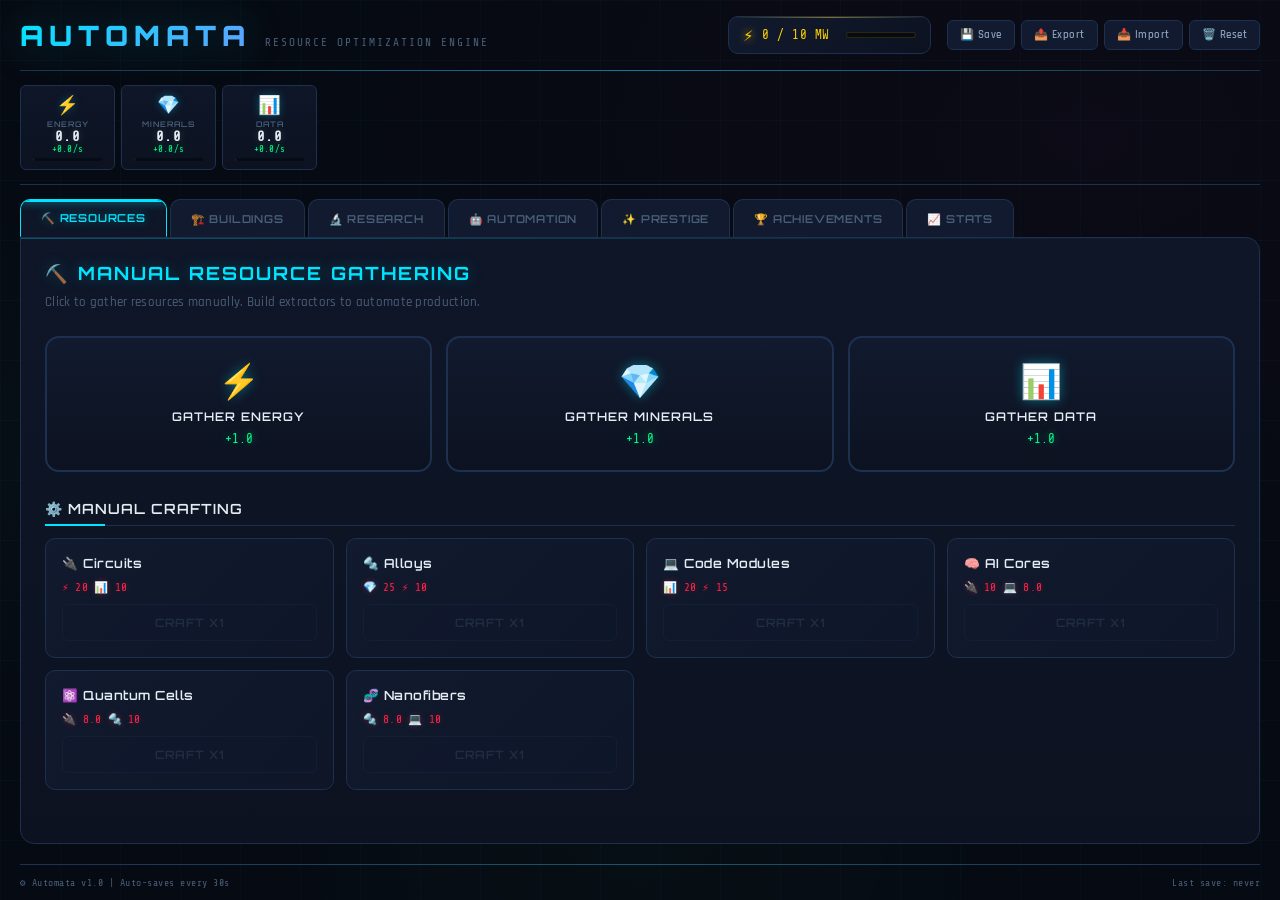
==== commit 215b57ee: "feat: Complete visual and UX overhaul for Automata game - Add Google Fonts (Orbitron, Rajdhani, Shar" ====
--- a/automata/index.html
+++ b/automata/index.html
@@ -4,11 +4,18 @@
     <meta charset="UTF-8">
     <meta name="viewport" content="width=device-width, initial-scale=1.0">
     <title>Automata - Resource Management & Automation Game</title>
+    <link rel="preconnect" href="https://fonts.googleapis.com">
+    <link rel="preconnect" href="https://fonts.gstatic.com" crossorigin>
+    <link href="https://fonts.googleapis.com/css2?family=Orbitron:wght@400;500;600;700;800;900&family=Rajdhani:wght@300;400;500;600;700&family=Share+Tech+Mono&display=swap" rel="stylesheet">
     <link rel="stylesheet" href="style.css">
+    <link rel="icon" href="data:image/svg+xml,<svg xmlns='http://www.w3.org/2000/svg' viewBox='0 0 100 100'><text y='.9em' font-size='90'>⚙️</text></svg>">
 </head>
 <body>
     <!-- Toast Container -->
     <div id="toast-container"></div>
+
+    <!-- Active Event Indicators -->
+    <div class="event-indicator" id="event-indicator"></div>
 
     <!-- Main Game Container -->
     <div id="game-container">
@@ -117,7 +124,7 @@
 
         <!-- Tab Navigation -->
         <nav id="tab-nav">
-            <button class="tab-btn active" data-tab="resources">📦 Resources</button>
+            <button class="tab-btn active" data-tab="resources">⛏️ Resources</button>
             <button class="tab-btn" data-tab="buildings">🏗️ Buildings</button>
             <button class="tab-btn" data-tab="research">🔬 Research</button>
             <button class="tab-btn" data-tab="automation">🤖 Automation</button>
@@ -130,7 +137,7 @@
         <main id="tab-content">
             <!-- Resources Tab -->
             <div class="tab-panel active" id="panel-resources">
-                <h2 class="panel-title">Manual Resource Gathering</h2>
+                <h2 class="panel-title">⛏️ Manual Resource Gathering</h2>
                 <p class="panel-desc">Click to gather resources manually. Build extractors to automate production.</p>
                 <div class="manual-gather-grid">
                     <button class="gather-btn" id="gather-energy">
@@ -150,7 +157,7 @@
                     </button>
                 </div>
                 <div class="manual-craft-section">
-                    <h3 class="section-title">Manual Crafting</h3>
+                    <h3 class="section-title">⚙️ Manual Crafting</h3>
                     <div class="craft-grid" id="craft-grid">
                         <!-- Populated by JS -->
                     </div>
@@ -159,7 +166,7 @@
 
             <!-- Buildings Tab -->
             <div class="tab-panel" id="panel-buildings">
-                <h2 class="panel-title">Buildings</h2>
+                <h2 class="panel-title">🏗️ Buildings</h2>
                 <div class="building-categories">
                     <button class="cat-btn active" data-cat="extractors">⛏️ Extractors</button>
                     <button class="cat-btn" data-cat="processors">⚙️ Processors</button>
@@ -174,7 +181,7 @@
 
             <!-- Research Tab -->
             <div class="tab-panel" id="panel-research">
-                <h2 class="panel-title">Research Tree</h2>
+                <h2 class="panel-title">🔬 Research Tree</h2>
                 <div class="research-branches">
                     <button class="branch-btn active" data-branch="all">All</button>
                     <button class="branch-btn" data-branch="efficiency">⚡ Efficiency</button>
@@ -190,7 +197,7 @@
 
             <!-- Automation Tab -->
             <div class="tab-panel" id="panel-automation">
-                <h2 class="panel-title">Automation</h2>
+                <h2 class="panel-title">🤖 Automation</h2>
                 <p class="panel-desc">Configure automated systems to optimize your production chains.</p>
                 <div class="automation-sections">
                     <div class="auto-section" id="auto-buyers-section">
@@ -219,7 +226,7 @@
 
             <!-- Prestige Tab -->
             <div class="tab-panel" id="panel-prestige">
-                <h2 class="panel-title">Prestige - Singularity</h2>
+                <h2 class="panel-title">🔮 Prestige - Singularity</h2>
                 <div class="prestige-info">
                     <div class="prestige-preview">
                         <p>Reset your progress to earn <strong>Singularity Shards</strong>.</p>
@@ -233,13 +240,13 @@
                     </div>
                 </div>
                 <div class="prestige-upgrades">
-                    <h3 class="section-title">Singularity Upgrades</h3>
+                    <h3 class="section-title">✨ Singularity Upgrades</h3>
                     <div class="prestige-grid" id="prestige-grid">
                         <!-- Populated by JS -->
                     </div>
                 </div>
                 <div class="prestige-milestones">
-                    <h3 class="section-title">Milestones</h3>
+                    <h3 class="section-title">⭐ Milestones</h3>
                     <div class="milestone-list" id="milestone-list">
                         <!-- Populated by JS -->
                     </div>
@@ -248,7 +255,7 @@
 
             <!-- Achievements Tab -->
             <div class="tab-panel" id="panel-achievements">
-                <h2 class="panel-title">Achievements</h2>
+                <h2 class="panel-title">🏆 Achievements</h2>
                 <div class="achievement-progress">
                     <span id="achievement-count">0</span> / <span id="achievement-total">0</span> Unlocked
                     <div class="achievement-bar-container">
@@ -262,54 +269,54 @@
 
             <!-- Stats Tab -->
             <div class="tab-panel" id="panel-stats">
-                <h2 class="panel-title">Statistics Dashboard</h2>
+                <h2 class="panel-title">📈 Statistics Dashboard</h2>
                 <div class="stats-grid" id="stats-grid">
                     <div class="stat-card">
-                        <span class="stat-label">Time Played</span>
+                        <span class="stat-label">⏱️ Time Played</span>
                         <span class="stat-value" id="stat-time">0s</span>
                     </div>
                     <div class="stat-card">
-                        <span class="stat-label">This Run</span>
+                        <span class="stat-label">🔄 This Run</span>
                         <span class="stat-value" id="stat-run-time">0s</span>
                     </div>
                     <div class="stat-card">
-                        <span class="stat-label">Total Clicks</span>
+                        <span class="stat-label">👆 Total Clicks</span>
                         <span class="stat-value" id="stat-clicks">0</span>
                     </div>
                     <div class="stat-card">
-                        <span class="stat-label">Buildings Built</span>
+                        <span class="stat-label">🏗️ Buildings Built</span>
                         <span class="stat-value" id="stat-buildings">0</span>
                     </div>
                     <div class="stat-card">
-                        <span class="stat-label">Research Completed</span>
+                        <span class="stat-label">🔬 Research Done</span>
                         <span class="stat-value" id="stat-research">0</span>
                     </div>
                     <div class="stat-card">
-                        <span class="stat-label">Prestige Count</span>
+                        <span class="stat-label">🔮 Prestige Count</span>
                         <span class="stat-value" id="stat-prestiges">0</span>
                     </div>
                     <div class="stat-card">
-                        <span class="stat-label">Total Energy Gathered</span>
+                        <span class="stat-label">⚡ Total Energy</span>
                         <span class="stat-value" id="stat-total-energy">0</span>
                     </div>
                     <div class="stat-card">
-                        <span class="stat-label">Total Minerals Gathered</span>
+                        <span class="stat-label">💎 Total Minerals</span>
                         <span class="stat-value" id="stat-total-minerals">0</span>
                     </div>
                     <div class="stat-card">
-                        <span class="stat-label">Total Data Gathered</span>
+                        <span class="stat-label">📊 Total Data</span>
                         <span class="stat-value" id="stat-total-data">0</span>
                     </div>
                     <div class="stat-card">
-                        <span class="stat-label">Total Shards Earned</span>
+                        <span class="stat-label">🔮 Total Shards</span>
                         <span class="stat-value" id="stat-total-shards">0</span>
                     </div>
                     <div class="stat-card">
-                        <span class="stat-label">Achievements Unlocked</span>
+                        <span class="stat-label">🏆 Achievements</span>
                         <span class="stat-value" id="stat-achievements">0</span>
                     </div>
                     <div class="stat-card">
-                        <span class="stat-label">Events Triggered</span>
+                        <span class="stat-label">🎲 Events</span>
                         <span class="stat-value" id="stat-events">0</span>
                     </div>
                 </div>
@@ -318,7 +325,7 @@
 
         <!-- Footer -->
         <footer id="game-footer">
-            <span>Automata v1.0 | Auto-saves every 30s</span>
+            <span>⚙️ Automata v1.0 | Auto-saves every 30s</span>
             <span id="last-save">Last save: never</span>
         </footer>
     </div>
@@ -326,7 +333,7 @@
     <!-- Import Modal -->
     <div class="modal-overlay" id="modal-import" style="display:none;">
         <div class="modal">
-            <h3>Import Save</h3>
+            <h3>📥 Import Save</h3>
             <textarea id="import-textarea" placeholder="Paste your save data here..."></textarea>
             <div class="modal-buttons">
                 <button class="btn-modal" id="btn-import-confirm">Import</button>
--- a/automata/style.css
+++ b/automata/style.css
@@ -1,35 +1,46 @@
 /* ============================================
    AUTOMATA - Resource Management Game
    Dark Sci-Fi Theme with Neon Accents
+   Complete Visual Overhaul
    ============================================ */
+
+/* === Google Fonts Import === */
+@import url('https://fonts.googleapis.com/css2?family=Orbitron:wght@400;500;600;700;800;900&family=Rajdhani:wght@300;400;500;600;700&family=Share+Tech+Mono&display=swap');
 
 /* === CSS Variables === */
 :root {
-    --bg-primary: #0a0e17;
-    --bg-secondary: #111827;
-    --bg-tertiary: #1a2332;
-    --bg-card: #151d2e;
-    --bg-hover: #1e2a3f;
-    --border-color: #2a3a52;
+    --bg-primary: #060a12;
+    --bg-secondary: #0c1220;
+    --bg-tertiary: #111a2e;
+    --bg-card: #0e1628;
+    --bg-card-hover: #142038;
+    --bg-hover: #1a2844;
+    --border-color: #1e3050;
     --border-glow: #00f0ff33;
-    --text-primary: #e0e8f0;
-    --text-secondary: #8899aa;
-    --text-muted: #556677;
-    --neon-cyan: #00f0ff;
-    --neon-magenta: #ff00e5;
+    --text-primary: #e4ecf4;
+    --text-secondary: #8a9bb4;
+    --text-muted: #4a5f7a;
+    --neon-cyan: #00e5ff;
+    --neon-magenta: #f020c8;
     --neon-green: #00ff88;
-    --neon-yellow: #ffdd00;
+    --neon-yellow: #ffd000;
     --neon-orange: #ff8800;
-    --neon-red: #ff3355;
-    --neon-purple: #aa55ff;
-    --glow-cyan: 0 0 10px #00f0ff44, 0 0 20px #00f0ff22;
-    --glow-magenta: 0 0 10px #ff00e544, 0 0 20px #ff00e522;
-    --glow-green: 0 0 10px #00ff8844, 0 0 20px #00ff8822;
-    --font-main: 'Segoe UI', 'Roboto', 'Helvetica Neue', sans-serif;
-    --font-mono: 'Consolas', 'Monaco', 'Courier New', monospace;
-    --radius: 8px;
-    --radius-sm: 4px;
-    --transition: 0.2s ease;
+    --neon-red: #ff2244;
+    --neon-purple: #b040ff;
+    --neon-blue: #4488ff;
+    --glow-cyan: 0 0 8px #00e5ff55, 0 0 20px #00e5ff22, 0 0 40px #00e5ff11;
+    --glow-magenta: 0 0 8px #f020c855, 0 0 20px #f020c822;
+    --glow-green: 0 0 8px #00ff8855, 0 0 20px #00ff8822;
+    --glow-purple: 0 0 8px #b040ff55, 0 0 20px #b040ff22;
+    --glow-yellow: 0 0 8px #ffd00055, 0 0 20px #ffd00022;
+    --font-display: 'Orbitron', 'Segoe UI', sans-serif;
+    --font-main: 'Rajdhani', 'Segoe UI', sans-serif;
+    --font-mono: 'Share Tech Mono', 'Consolas', monospace;
+    --radius: 10px;
+    --radius-sm: 6px;
+    --radius-lg: 14px;
+    --transition: 0.2s cubic-bezier(0.4, 0, 0.2, 1);
+    --transition-slow: 0.4s cubic-bezier(0.4, 0, 0.2, 1);
 }
 
 /* === Reset & Base === */
@@ -46,30 +57,59 @@
 
 body {
     font-family: var(--font-main);
+    font-weight: 500;
     background: var(--bg-primary);
     color: var(--text-primary);
     min-height: 100vh;
     overflow-x: hidden;
-    background-image: 
-        radial-gradient(ellipse at 20% 50%, #00f0ff08 0%, transparent 50%),
-        radial-gradient(ellipse at 80% 20%, #ff00e508 0%, transparent 50%),
-        radial-gradient(ellipse at 50% 80%, #00ff8808 0%, transparent 50%);
+    letter-spacing: 0.3px;
+    background-image:
+        radial-gradient(ellipse at 15% 50%, #00e5ff06 0%, transparent 50%),
+        radial-gradient(ellipse at 85% 15%, #f020c806 0%, transparent 50%),
+        radial-gradient(ellipse at 50% 85%, #00ff8806 0%, transparent 50%);
+}
+
+/* Animated background grid */
+body::before {
+    content: '';
+    position: fixed;
+    top: 0; left: 0; right: 0; bottom: 0;
+    background-image:
+        linear-gradient(rgba(0, 229, 255, 0.03) 1px, transparent 1px),
+        linear-gradient(90deg, rgba(0, 229, 255, 0.03) 1px, transparent 1px);
+    background-size: 60px 60px;
+    pointer-events: none;
+    z-index: 0;
+    animation: gridPulse 8s ease-in-out infinite;
+}
+
+@keyframes gridPulse {
+    0%, 100% { opacity: 0.4; }
+    50% { opacity: 0.8; }
 }
 
 /* === Scrollbar === */
-::-webkit-scrollbar { width: 8px; }
-::-webkit-scrollbar-track { background: var(--bg-secondary); }
-::-webkit-scrollbar-thumb { background: var(--border-color); border-radius: 4px; }
-::-webkit-scrollbar-thumb:hover { background: var(--neon-cyan); }
+::-webkit-scrollbar { width: 6px; }
+::-webkit-scrollbar-track { background: var(--bg-primary); }
+::-webkit-scrollbar-thumb { background: var(--border-color); border-radius: 3px; }
+::-webkit-scrollbar-thumb:hover { background: var(--neon-cyan); box-shadow: var(--glow-cyan); }
+
+/* === Selection === */
+::selection {
+    background: rgba(0, 229, 255, 0.3);
+    color: #fff;
+}
 
 /* === Game Container === */
 #game-container {
-    max-width: 1400px;
+    max-width: 1440px;
     margin: 0 auto;
-    padding: 0 16px;
+    padding: 0 20px;
     display: flex;
     flex-direction: column;
     min-height: 100vh;
+    position: relative;
+    z-index: 1;
 }
 
 /* === Header === */
@@ -77,33 +117,55 @@
     display: flex;
     justify-content: space-between;
     align-items: center;
-    padding: 12px 0;
+    padding: 16px 0;
     border-bottom: 1px solid var(--border-color);
     flex-wrap: wrap;
-    gap: 8px;
+    gap: 12px;
+    position: relative;
+}
+
+#game-header::after {
+    content: '';
+    position: absolute;
+    bottom: -1px;
+    left: 0;
+    right: 0;
+    height: 1px;
+    background: linear-gradient(90deg, transparent, var(--neon-cyan), transparent);
+    opacity: 0.4;
 }
 
 .header-left {
     display: flex;
     align-items: baseline;
-    gap: 12px;
+    gap: 14px;
 }
 
 .game-title {
-    font-size: 1.8rem;
+    font-family: var(--font-display);
+    font-size: 2rem;
     font-weight: 900;
-    letter-spacing: 4px;
-    background: linear-gradient(135deg, var(--neon-cyan), var(--neon-magenta));
+    letter-spacing: 6px;
+    background: linear-gradient(135deg, var(--neon-cyan), #60a0ff, var(--neon-magenta));
+    background-size: 200% 200%;
     -webkit-background-clip: text;
     -webkit-text-fill-color: transparent;
     background-clip: text;
-    text-shadow: none;
+    animation: titleShimmer 4s ease-in-out infinite;
+    filter: drop-shadow(0 0 20px rgba(0, 229, 255, 0.3));
+}
+
+@keyframes titleShimmer {
+    0%, 100% { background-position: 0% 50%; }
+    50% { background-position: 100% 50%; }
 }
 
 .game-subtitle {
-    color: var(--text-muted);
-    font-size: 0.85rem;
-    letter-spacing: 1px;
+    font-family: var(--font-mono);
+    color: var(--text-muted);
+    font-size: 0.8rem;
+    letter-spacing: 2px;
+    text-transform: uppercase;
 }
 
 .header-right {
@@ -116,33 +178,46 @@
 .power-display {
     display: flex;
     align-items: center;
-    gap: 6px;
+    gap: 8px;
     font-family: var(--font-mono);
     font-size: 0.9rem;
     color: var(--neon-yellow);
-    background: var(--bg-tertiary);
-    padding: 6px 12px;
+    background: linear-gradient(135deg, var(--bg-tertiary), var(--bg-secondary));
+    padding: 8px 14px;
     border-radius: var(--radius);
     border: 1px solid var(--border-color);
-}
-
-.power-icon { font-size: 1.1rem; }
+    position: relative;
+    overflow: hidden;
+}
+
+.power-display::before {
+    content: '';
+    position: absolute;
+    top: 0; left: 0; right: 0;
+    height: 1px;
+    background: linear-gradient(90deg, transparent, var(--neon-yellow), transparent);
+    opacity: 0.5;
+}
+
+.power-icon { font-size: 1.2rem; filter: drop-shadow(0 0 4px var(--neon-yellow)); }
 
 .power-bar-container {
-    width: 60px;
+    width: 70px;
     height: 6px;
     background: var(--bg-primary);
     border-radius: 3px;
     overflow: hidden;
-    margin-left: 6px;
+    margin-left: 8px;
+    border: 1px solid rgba(255, 208, 0, 0.15);
 }
 
 .power-bar {
     height: 100%;
     background: linear-gradient(90deg, var(--neon-green), var(--neon-yellow));
     border-radius: 3px;
-    transition: width 0.3s ease;
+    transition: width 0.5s ease;
     width: 0%;
+    box-shadow: 0 0 6px rgba(0, 255, 136, 0.4);
 }
 
 .header-buttons {
@@ -151,117 +226,252 @@
 }
 
 .btn-header {
+    font-family: var(--font-main);
+    font-weight: 600;
     background: var(--bg-tertiary);
     border: 1px solid var(--border-color);
     color: var(--text-secondary);
-    padding: 6px 10px;
+    padding: 7px 12px;
     border-radius: var(--radius-sm);
     cursor: pointer;
     font-size: 0.8rem;
     transition: all var(--transition);
+    letter-spacing: 0.5px;
+    position: relative;
+    overflow: hidden;
+}
+
+.btn-header::after {
+    content: '';
+    position: absolute;
+    top: 50%; left: 50%;
+    width: 0; height: 0;
+    background: rgba(0, 229, 255, 0.1);
+    border-radius: 50%;
+    transform: translate(-50%, -50%);
+    transition: width 0.4s, height 0.4s;
+}
+
+.btn-header:hover::after {
+    width: 200px;
+    height: 200px;
 }
 
 .btn-header:hover {
     background: var(--bg-hover);
     color: var(--neon-cyan);
     border-color: var(--neon-cyan);
+    box-shadow: 0 0 12px rgba(0, 229, 255, 0.15);
+}
+
+.btn-header:active {
+    transform: scale(0.95);
 }
 
 .btn-header.btn-danger:hover {
     color: var(--neon-red);
     border-color: var(--neon-red);
+    box-shadow: 0 0 12px rgba(255, 34, 68, 0.15);
+}
+
+.btn-header.btn-danger:hover::after {
+    background: rgba(255, 34, 68, 0.1);
 }
 
 /* === Resource Bar === */
 #resource-bar {
     display: flex;
-    gap: 4px;
-    padding: 10px 0;
+    gap: 6px;
+    padding: 14px 0;
     border-bottom: 1px solid var(--border-color);
     overflow-x: auto;
     flex-wrap: wrap;
+    position: relative;
+}
+
+#resource-bar::after {
+    content: '';
+    position: absolute;
+    bottom: -1px;
+    left: 0;
+    right: 0;
+    height: 1px;
+    background: linear-gradient(90deg, transparent, var(--neon-cyan), transparent);
+    opacity: 0.2;
 }
 
 .resource-group {
     display: flex;
-    gap: 4px;
+    gap: 6px;
     flex-wrap: wrap;
+}
+
+.resource-group + .resource-group::before {
+    content: '';
+    width: 1px;
+    background: linear-gradient(180deg, transparent, var(--border-color), transparent);
+    margin: 4px 4px;
 }
 
 .resource-item {
     display: flex;
     flex-direction: column;
     align-items: center;
-    background: var(--bg-card);
+    background: linear-gradient(180deg, var(--bg-card), var(--bg-secondary));
     border: 1px solid var(--border-color);
     border-radius: var(--radius-sm);
-    padding: 6px 10px;
-    min-width: 90px;
-    transition: all var(--transition);
-    position: relative;
+    padding: 8px 12px;
+    min-width: 95px;
+    transition: all var(--transition);
+    position: relative;
+    overflow: hidden;
+}
+
+.resource-item::before {
+    content: '';
+    position: absolute;
+    top: 0; left: 0; right: 0;
+    height: 2px;
+    background: var(--neon-cyan);
+    opacity: 0;
+    transition: opacity var(--transition);
 }
 
 .resource-item:hover {
     border-color: var(--neon-cyan);
     box-shadow: var(--glow-cyan);
+    transform: translateY(-2px);
+}
+
+.resource-item:hover::before {
+    opacity: 1;
 }
 
 .resource-item.prestige-resource {
+    border-color: rgba(176, 64, 255, 0.4);
+    background: linear-gradient(135deg, #140a28, #0e1628);
+}
+
+.resource-item.prestige-resource::before {
+    background: var(--neon-purple);
+}
+
+.resource-item.prestige-resource:hover {
+    box-shadow: var(--glow-purple);
     border-color: var(--neon-purple);
-    background: linear-gradient(135deg, #1a1030, #151d2e);
-}
-
-.resource-item.prestige-resource:hover {
-    box-shadow: 0 0 10px #aa55ff44;
-}
-
-.resource-icon { font-size: 1.1rem; }
-.resource-name { font-size: 0.65rem; color: var(--text-muted); text-transform: uppercase; letter-spacing: 0.5px; }
-.resource-amount { font-family: var(--font-mono); font-size: 0.9rem; font-weight: 700; color: var(--text-primary); }
-.resource-rate { font-family: var(--font-mono); font-size: 0.65rem; color: var(--neon-green); }
+}
+
+.resource-icon {
+    font-size: 1.3rem;
+    filter: drop-shadow(0 0 4px rgba(0, 229, 255, 0.3));
+    margin-bottom: 2px;
+}
+
+.resource-name {
+    font-family: var(--font-display);
+    font-size: 0.55rem;
+    color: var(--text-muted);
+    text-transform: uppercase;
+    letter-spacing: 1px;
+    font-weight: 600;
+}
+
+.resource-amount {
+    font-family: var(--font-mono);
+    font-size: 1rem;
+    font-weight: 700;
+    color: var(--text-primary);
+    text-shadow: 0 0 8px rgba(228, 236, 244, 0.2);
+    transition: color 0.3s, text-shadow 0.3s;
+}
+
+.resource-amount.ticking-up {
+    color: var(--neon-green);
+    text-shadow: 0 0 12px rgba(0, 255, 136, 0.5);
+}
+
+.resource-rate {
+    font-family: var(--font-mono);
+    font-size: 0.65rem;
+    color: var(--neon-green);
+    text-shadow: 0 0 6px rgba(0, 255, 136, 0.3);
+}
 
 .resource-bar-mini {
     width: 100%;
     height: 3px;
-    background: var(--bg-primary);
+    background: rgba(6, 10, 18, 0.8);
     border-radius: 2px;
     overflow: hidden;
-    margin-top: 3px;
+    margin-top: 4px;
 }
 
 .resource-bar-fill {
     height: 100%;
-    background: var(--neon-cyan);
+    background: linear-gradient(90deg, var(--neon-cyan), #60d0ff);
     border-radius: 2px;
-    transition: width 0.3s ease;
+    transition: width 0.5s ease;
     width: 0%;
+    box-shadow: 0 0 4px rgba(0, 229, 255, 0.4);
+    position: relative;
+}
+
+.resource-bar-fill::after {
+    content: '';
+    position: absolute;
+    top: 0; right: 0;
+    width: 4px; height: 100%;
+    background: #fff;
+    border-radius: 2px;
+    opacity: 0.6;
+    filter: blur(1px);
 }
 
 /* === Tab Navigation === */
 #tab-nav {
     display: flex;
-    gap: 2px;
-    padding: 10px 0 0;
+    gap: 3px;
+    padding: 14px 0 0;
     overflow-x: auto;
     flex-wrap: wrap;
 }
 
 .tab-btn {
+    font-family: var(--font-display);
+    font-weight: 600;
     background: var(--bg-tertiary);
     border: 1px solid var(--border-color);
     border-bottom: none;
-    color: var(--text-secondary);
-    padding: 10px 18px;
+    color: var(--text-muted);
+    padding: 11px 20px;
     border-radius: var(--radius) var(--radius) 0 0;
     cursor: pointer;
-    font-size: 0.85rem;
+    font-size: 0.78rem;
+    letter-spacing: 0.8px;
     transition: all var(--transition);
     white-space: nowrap;
+    position: relative;
+    overflow: hidden;
+    text-transform: uppercase;
+}
+
+.tab-btn::before {
+    content: '';
+    position: absolute;
+    top: 0; left: 0; right: 0;
+    height: 2px;
+    background: var(--neon-cyan);
+    transform: scaleX(0);
+    transition: transform var(--transition);
 }
 
 .tab-btn:hover {
     background: var(--bg-hover);
-    color: var(--text-primary);
+    color: var(--text-secondary);
+}
+
+.tab-btn:hover::before {
+    transform: scaleX(0.5);
 }
 
 .tab-btn.active {
@@ -271,209 +481,391 @@
     border-bottom: 1px solid var(--bg-card);
     position: relative;
     z-index: 1;
+    text-shadow: 0 0 10px rgba(0, 229, 255, 0.4);
+}
+
+.tab-btn.active::before {
+    transform: scaleX(1);
+    box-shadow: 0 0 8px var(--neon-cyan);
 }
 
 /* === Tab Content === */
 #tab-content {
     flex: 1;
-    background: var(--bg-card);
+    background: linear-gradient(180deg, var(--bg-card), var(--bg-secondary));
     border: 1px solid var(--border-color);
-    border-radius: 0 var(--radius) var(--radius) var(--radius);
-    padding: 20px;
-    margin-bottom: 16px;
+    border-radius: 0 var(--radius-lg) var(--radius-lg) var(--radius-lg);
+    padding: 24px;
+    margin-bottom: 20px;
     min-height: 400px;
+    position: relative;
+}
+
+#tab-content::before {
+    content: '';
+    position: absolute;
+    top: 0; left: 0; right: 0;
+    height: 1px;
+    background: linear-gradient(90deg, var(--neon-cyan), transparent);
+    opacity: 0.3;
 }
 
 .tab-panel {
     display: none;
-    animation: fadeIn 0.3s ease;
+    animation: panelFadeIn 0.4s cubic-bezier(0.4, 0, 0.2, 1);
 }
 
 .tab-panel.active {
     display: block;
 }
 
-@keyframes fadeIn {
-    from { opacity: 0; transform: translateY(5px); }
+@keyframes panelFadeIn {
+    from { opacity: 0; transform: translateY(8px); }
     to { opacity: 1; transform: translateY(0); }
 }
 
 .panel-title {
+    font-family: var(--font-display);
     font-size: 1.3rem;
+    font-weight: 700;
     color: var(--neon-cyan);
     margin-bottom: 8px;
+    letter-spacing: 2px;
+    text-transform: uppercase;
+    text-shadow: 0 0 15px rgba(0, 229, 255, 0.3);
+}
+
+.panel-desc {
+    color: var(--text-muted);
+    margin-bottom: 24px;
+    font-size: 0.9rem;
+    line-height: 1.5;
+}
+
+.section-title {
+    font-family: var(--font-display);
+    font-size: 1rem;
+    font-weight: 600;
+    color: var(--text-primary);
+    margin: 24px 0 12px;
+    padding-bottom: 8px;
+    border-bottom: 1px solid var(--border-color);
     letter-spacing: 1px;
-}
-
-.panel-desc {
-    color: var(--text-muted);
-    margin-bottom: 20px;
-    font-size: 0.9rem;
-}
-
-.section-title {
-    font-size: 1.1rem;
-    color: var(--text-primary);
-    margin: 20px 0 10px;
-    padding-bottom: 6px;
-    border-bottom: 1px solid var(--border-color);
+    text-transform: uppercase;
+    position: relative;
+}
+
+.section-title::after {
+    content: '';
+    position: absolute;
+    bottom: -1px;
+    left: 0;
+    width: 60px;
+    height: 2px;
+    background: var(--neon-cyan);
 }
 
 .section-desc {
     color: var(--text-muted);
     font-size: 0.85rem;
-    margin-bottom: 12px;
+    margin-bottom: 14px;
+    line-height: 1.4;
 }
 
 /* === Manual Gather Buttons === */
 .manual-gather-grid {
     display: grid;
-    grid-template-columns: repeat(auto-fit, minmax(180px, 1fr));
-    gap: 12px;
-    margin-bottom: 24px;
+    grid-template-columns: repeat(auto-fit, minmax(200px, 1fr));
+    gap: 14px;
+    margin-bottom: 28px;
 }
 
 .gather-btn {
     display: flex;
     flex-direction: column;
     align-items: center;
-    gap: 6px;
-    padding: 20px;
-    background: var(--bg-tertiary);
+    gap: 8px;
+    padding: 24px 16px;
+    background: linear-gradient(180deg, var(--bg-tertiary), var(--bg-secondary));
     border: 2px solid var(--border-color);
-    border-radius: var(--radius);
+    border-radius: var(--radius-lg);
     cursor: pointer;
     transition: all var(--transition);
     color: var(--text-primary);
+    position: relative;
+    overflow: hidden;
+}
+
+.gather-btn::before {
+    content: '';
+    position: absolute;
+    top: 50%; left: 50%;
+    width: 0; height: 0;
+    background: radial-gradient(circle, rgba(0, 229, 255, 0.15), transparent);
+    border-radius: 50%;
+    transform: translate(-50%, -50%);
+    transition: width 0.5s, height 0.5s;
 }
 
 .gather-btn:hover {
     border-color: var(--neon-cyan);
     box-shadow: var(--glow-cyan);
-    transform: translateY(-2px);
+    transform: translateY(-3px);
+}
+
+.gather-btn:hover::before {
+    width: 300px;
+    height: 300px;
 }
 
 .gather-btn:active {
-    transform: translateY(0) scale(0.97);
-    box-shadow: inset 0 0 20px #00f0ff22;
-}
-
-.gather-icon { font-size: 2rem; }
-.gather-label { font-size: 0.9rem; font-weight: 600; }
-.gather-amount { font-family: var(--font-mono); color: var(--neon-green); font-size: 0.85rem; }
+    transform: translateY(0) scale(0.96);
+    box-shadow: inset 0 0 30px rgba(0, 229, 255, 0.15);
+    transition: transform 0.05s;
+}
+
+.gather-btn:active .gather-icon {
+    transform: scale(1.3);
+    filter: drop-shadow(0 0 12px rgba(0, 229, 255, 0.8));
+}
+
+.gather-icon {
+    font-size: 2.4rem;
+    filter: drop-shadow(0 0 6px rgba(0, 229, 255, 0.4));
+    transition: all 0.15s;
+}
+
+.gather-label {
+    font-family: var(--font-display);
+    font-size: 0.85rem;
+    font-weight: 600;
+    letter-spacing: 1px;
+    text-transform: uppercase;
+}
+
+.gather-amount {
+    font-family: var(--font-mono);
+    color: var(--neon-green);
+    font-size: 0.9rem;
+    text-shadow: 0 0 8px rgba(0, 255, 136, 0.4);
+}
 
 /* === Craft Grid === */
 .craft-grid {
     display: grid;
-    grid-template-columns: repeat(auto-fit, minmax(250px, 1fr));
-    gap: 10px;
+    grid-template-columns: repeat(auto-fit, minmax(260px, 1fr));
+    gap: 12px;
 }
 
 .craft-card {
-    background: var(--bg-tertiary);
-    border: 1px solid var(--border-color);
-    border-radius: var(--radius);
-    padding: 14px;
-    display: flex;
-    flex-direction: column;
-    gap: 8px;
-    transition: all var(--transition);
-}
-
-.craft-card:hover {
-    border-color: var(--neon-green);
-}
-
-.craft-header {
-    display: flex;
-    justify-content: space-between;
-    align-items: center;
-}
-
-.craft-name {
-    font-weight: 600;
-    font-size: 0.95rem;
-}
-
-.craft-cost {
-    font-size: 0.8rem;
-    color: var(--text-muted);
-    font-family: var(--font-mono);
-}
-
-.craft-cost .affordable { color: var(--neon-green); }
-.craft-cost .expensive { color: var(--neon-red); }
-
-.btn-craft {
-    background: linear-gradient(135deg, #0a2a1a, #1a3a2a);
-    border: 1px solid var(--neon-green);
-    color: var(--neon-green);
-    padding: 8px;
-    border-radius: var(--radius-sm);
-    cursor: pointer;
-    font-size: 0.85rem;
-    transition: all var(--transition);
-}
-
-.btn-craft:hover:not(:disabled) {
-    background: linear-gradient(135deg, #0a3a2a, #2a4a3a);
-    box-shadow: var(--glow-green);
-}
-
-.btn-craft:disabled {
-    opacity: 0.4;
-    cursor: not-allowed;
-    border-color: var(--border-color);
-    color: var(--text-muted);
-    background: var(--bg-tertiary);
-}
-
-/* === Buildings === */
-.building-categories {
-    display: flex;
-    gap: 6px;
-    margin-bottom: 16px;
-    flex-wrap: wrap;
-}
-
-.cat-btn {
-    background: var(--bg-tertiary);
-    border: 1px solid var(--border-color);
-    color: var(--text-secondary);
-    padding: 8px 14px;
-    border-radius: var(--radius-sm);
-    cursor: pointer;
-    font-size: 0.85rem;
-    transition: all var(--transition);
-}
-
-.cat-btn:hover { color: var(--text-primary); background: var(--bg-hover); }
-.cat-btn.active { color: var(--neon-cyan); border-color: var(--neon-cyan); background: var(--bg-hover); }
-
-.buildings-grid {
-    display: grid;
-    grid-template-columns: repeat(auto-fit, minmax(300px, 1fr));
-    gap: 12px;
-}
-
-.building-card {
-    background: var(--bg-tertiary);
+    background: linear-gradient(135deg, var(--bg-tertiary), var(--bg-card));
     border: 1px solid var(--border-color);
     border-radius: var(--radius);
     padding: 16px;
-    transition: all var(--transition);
     display: flex;
     flex-direction: column;
+    gap: 10px;
+    transition: all var(--transition);
+    position: relative;
+    overflow: hidden;
+}
+
+.craft-card::before {
+    content: '';
+    position: absolute;
+    top: 0; left: 0; right: 0;
+    height: 2px;
+    background: linear-gradient(90deg, var(--neon-green), transparent);
+    opacity: 0;
+    transition: opacity var(--transition);
+}
+
+.craft-card:hover {
+    border-color: var(--neon-green);
+    box-shadow: 0 0 15px rgba(0, 255, 136, 0.08);
+}
+
+.craft-card:hover::before {
+    opacity: 1;
+}
+
+.craft-header {
+    display: flex;
+    justify-content: space-between;
+    align-items: center;
+}
+
+.craft-name {
+    font-family: var(--font-display);
+    font-weight: 600;
+    font-size: 0.9rem;
+    letter-spacing: 0.5px;
+}
+
+.craft-cost {
+    font-size: 0.8rem;
+    color: var(--text-muted);
+    font-family: var(--font-mono);
+    display: flex;
+    flex-wrap: wrap;
+    gap: 6px;
+}
+
+.craft-cost .affordable { color: var(--neon-green); text-shadow: 0 0 6px rgba(0, 255, 136, 0.3); }
+.craft-cost .expensive { color: var(--neon-red); text-shadow: 0 0 6px rgba(255, 34, 68, 0.3); }
+
+.btn-craft {
+    font-family: var(--font-display);
+    font-weight: 600;
+    background: linear-gradient(135deg, #061a10, #0a2a1a);
+    border: 1px solid var(--neon-green);
+    color: var(--neon-green);
+    padding: 10px;
+    border-radius: var(--radius-sm);
+    cursor: pointer;
+    font-size: 0.82rem;
+    letter-spacing: 1px;
+    text-transform: uppercase;
+    transition: all var(--transition);
+    position: relative;
+    overflow: hidden;
+}
+
+.btn-craft::after {
+    content: '';
+    position: absolute;
+    top: 50%; left: 50%;
+    width: 0; height: 0;
+    background: rgba(0, 255, 136, 0.1);
+    border-radius: 50%;
+    transform: translate(-50%, -50%);
+    transition: width 0.3s, height 0.3s;
+}
+
+.btn-craft:hover:not(:disabled)::after {
+    width: 300px;
+    height: 300px;
+}
+
+.btn-craft:hover:not(:disabled) {
+    background: linear-gradient(135deg, #0a2a1a, #1a3a2a);
+    box-shadow: var(--glow-green);
+    text-shadow: 0 0 8px rgba(0, 255, 136, 0.5);
+}
+
+.btn-craft:active:not(:disabled) {
+    transform: scale(0.96);
+}
+
+.btn-craft:disabled {
+    opacity: 0.3;
+    cursor: not-allowed;
+    border-color: var(--border-color);
+    color: var(--text-muted);
+    background: var(--bg-tertiary);
+}
+
+/* === Buildings === */
+.building-categories {
+    display: flex;
     gap: 8px;
+    margin-bottom: 18px;
+    flex-wrap: wrap;
+}
+
+.cat-btn {
+    font-family: var(--font-display);
+    font-weight: 600;
+    background: var(--bg-tertiary);
+    border: 1px solid var(--border-color);
+    color: var(--text-muted);
+    padding: 9px 16px;
+    border-radius: var(--radius-sm);
+    cursor: pointer;
+    font-size: 0.8rem;
+    letter-spacing: 0.8px;
+    text-transform: uppercase;
+    transition: all var(--transition);
+}
+
+.cat-btn:hover {
+    color: var(--text-secondary);
+    background: var(--bg-hover);
+    border-color: rgba(0, 229, 255, 0.3);
+}
+
+.cat-btn.active {
+    color: var(--neon-cyan);
+    border-color: var(--neon-cyan);
+    background: var(--bg-hover);
+    box-shadow: 0 0 10px rgba(0, 229, 255, 0.1);
+    text-shadow: 0 0 8px rgba(0, 229, 255, 0.4);
+}
+
+.buildings-grid {
+    display: grid;
+    grid-template-columns: repeat(auto-fit, minmax(320px, 1fr));
+    gap: 14px;
+}
+
+.building-card {
+    background: linear-gradient(135deg, var(--bg-tertiary), var(--bg-card));
+    border: 1px solid var(--border-color);
+    border-radius: var(--radius);
+    padding: 18px;
+    transition: all var(--transition);
+    display: flex;
+    flex-direction: column;
+    gap: 10px;
+    position: relative;
+    overflow: hidden;
+}
+
+.building-card::before {
+    content: '';
+    position: absolute;
+    top: 0; left: 0;
+    width: 3px; height: 100%;
+    background: var(--neon-cyan);
+    opacity: 0;
+    transition: opacity var(--transition);
 }
 
 .building-card:hover {
     border-color: var(--neon-cyan);
+    box-shadow: 0 0 20px rgba(0, 229, 255, 0.08);
+}
+
+.building-card:hover::before {
+    opacity: 1;
 }
 
 .building-card.locked {
-    opacity: 0.4;
+    opacity: 0.3;
     pointer-events: none;
+    filter: grayscale(0.5);
+}
+
+.building-card.purchase-flash {
+    animation: purchaseFlash 0.4s ease;
+}
+
+@keyframes purchaseFlash {
+    0% { box-shadow: 0 0 0 rgba(0, 255, 136, 0); }
+    50% { box-shadow: 0 0 30px rgba(0, 255, 136, 0.3), inset 0 0 20px rgba(0, 255, 136, 0.05); }
+    100% { box-shadow: 0 0 0 rgba(0, 255, 136, 0); }
+}
+
+.building-card.error-shake {
+    animation: errorShake 0.4s ease;
+}
+
+@keyframes errorShake {
+    0%, 100% { transform: translateX(0); }
+    20% { transform: translateX(-6px); }
+    40% { transform: translateX(6px); }
+    60% { transform: translateX(-4px); }
+    80% { transform: translateX(4px); }
 }
 
 .building-top {
@@ -483,104 +875,183 @@
 }
 
 .building-info h4 {
-    font-size: 1rem;
+    font-family: var(--font-display);
+    font-size: 0.95rem;
+    font-weight: 600;
     color: var(--text-primary);
     display: flex;
     align-items: center;
-    gap: 6px;
+    gap: 8px;
+    letter-spacing: 0.5px;
 }
 
 .building-count {
     font-family: var(--font-mono);
     color: var(--neon-cyan);
-    font-size: 1.2rem;
+    font-size: 1.4rem;
     font-weight: 700;
+    text-shadow: 0 0 10px rgba(0, 229, 255, 0.4);
+    min-width: 36px;
+    text-align: right;
 }
 
 .building-desc {
     font-size: 0.8rem;
     color: var(--text-muted);
     margin-top: 2px;
+    line-height: 1.4;
 }
 
 .building-stats {
     font-size: 0.8rem;
     color: var(--text-secondary);
     font-family: var(--font-mono);
+    display: flex;
+    flex-wrap: wrap;
+    gap: 8px;
 }
 
 .building-cost {
     font-size: 0.8rem;
     font-family: var(--font-mono);
-}
-
-.building-cost .affordable { color: var(--neon-green); }
-.building-cost .expensive { color: var(--neon-red); }
+    display: flex;
+    flex-wrap: wrap;
+    gap: 6px;
+    align-items: center;
+}
+
+.building-cost .cost-label {
+    color: var(--text-muted);
+    font-family: var(--font-display);
+    font-size: 0.7rem;
+    text-transform: uppercase;
+    letter-spacing: 0.5px;
+}
+
+.building-cost .affordable { color: var(--neon-green); text-shadow: 0 0 6px rgba(0, 255, 136, 0.3); }
+.building-cost .expensive { color: var(--neon-red); text-shadow: 0 0 6px rgba(255, 34, 68, 0.3); }
 
 .building-power {
     font-size: 0.75rem;
     color: var(--neon-yellow);
+    font-family: var(--font-mono);
+    text-shadow: 0 0 6px rgba(255, 208, 0, 0.3);
 }
 
 .btn-buy {
-    background: linear-gradient(135deg, #0a1a2a, #1a2a3a);
+    font-family: var(--font-display);
+    font-weight: 700;
+    background: linear-gradient(135deg, #061020, #0c1a30);
     border: 1px solid var(--neon-cyan);
     color: var(--neon-cyan);
-    padding: 8px 16px;
+    padding: 10px 20px;
     border-radius: var(--radius-sm);
     cursor: pointer;
-    font-size: 0.85rem;
-    font-weight: 600;
+    font-size: 0.82rem;
+    letter-spacing: 1.5px;
+    text-transform: uppercase;
     transition: all var(--transition);
     align-self: flex-end;
+    position: relative;
+    overflow: hidden;
+}
+
+.btn-buy::after {
+    content: '';
+    position: absolute;
+    top: 50%; left: 50%;
+    width: 0; height: 0;
+    background: rgba(0, 229, 255, 0.1);
+    border-radius: 50%;
+    transform: translate(-50%, -50%);
+    transition: width 0.3s, height 0.3s;
 }
 
 .btn-buy:hover:not(:disabled) {
-    background: linear-gradient(135deg, #0a2a3a, #2a3a4a);
+    background: linear-gradient(135deg, #0c1a30, #142844);
     box-shadow: var(--glow-cyan);
+    text-shadow: 0 0 8px rgba(0, 229, 255, 0.5);
+}
+
+.btn-buy:hover:not(:disabled)::after {
+    width: 200px;
+    height: 200px;
+}
+
+.btn-buy:active:not(:disabled) {
+    transform: scale(0.95);
+    transition: transform 0.05s;
 }
 
 .btn-buy:disabled {
-    opacity: 0.4;
+    opacity: 0.3;
     cursor: not-allowed;
     border-color: var(--border-color);
     color: var(--text-muted);
     background: var(--bg-tertiary);
 }
 
+/* Tooltip for buildings */
+.building-tooltip {
+    position: absolute;
+    bottom: calc(100% + 8px);
+    left: 50%;
+    transform: translateX(-50%);
+    background: var(--bg-primary);
+    border: 1px solid var(--neon-cyan);
+    border-radius: var(--radius-sm);
+    padding: 10px 14px;
+    font-size: 0.8rem;
+    color: var(--text-primary);
+    white-space: nowrap;
+    z-index: 100;
+    box-shadow: 0 4px 20px rgba(0, 0, 0, 0.6), var(--glow-cyan);
+    pointer-events: none;
+    opacity: 0;
+    transition: opacity var(--transition);
+}
+
+.building-card:hover .building-tooltip {
+    opacity: 1;
+}
+
 /* === Research Tree === */
 .research-branches {
     display: flex;
-    gap: 6px;
-    margin-bottom: 16px;
+    gap: 8px;
+    margin-bottom: 18px;
     flex-wrap: wrap;
 }
 
 .branch-btn {
+    font-family: var(--font-display);
+    font-weight: 600;
     background: var(--bg-tertiary);
     border: 1px solid var(--border-color);
-    color: var(--text-secondary);
-    padding: 8px 14px;
+    color: var(--text-muted);
+    padding: 9px 16px;
     border-radius: var(--radius-sm);
     cursor: pointer;
-    font-size: 0.85rem;
-    transition: all var(--transition);
-}
-
-.branch-btn:hover { color: var(--text-primary); }
-.branch-btn.active { color: var(--neon-magenta); border-color: var(--neon-magenta); }
+    font-size: 0.8rem;
+    letter-spacing: 0.8px;
+    text-transform: uppercase;
+    transition: all var(--transition);
+}
+
+.branch-btn:hover { color: var(--text-secondary); background: var(--bg-hover); }
+.branch-btn.active { color: var(--neon-magenta); border-color: var(--neon-magenta); box-shadow: 0 0 10px rgba(240, 32, 200, 0.1); text-shadow: 0 0 8px rgba(240, 32, 200, 0.4); }
 
 .research-tree {
     display: grid;
-    grid-template-columns: repeat(auto-fit, minmax(280px, 1fr));
-    gap: 10px;
+    grid-template-columns: repeat(auto-fit, minmax(290px, 1fr));
+    gap: 12px;
 }
 
 .research-card {
-    background: var(--bg-tertiary);
+    background: linear-gradient(135deg, var(--bg-tertiary), var(--bg-card));
     border: 1px solid var(--border-color);
     border-radius: var(--radius);
-    padding: 14px;
+    padding: 16px;
     transition: all var(--transition);
     position: relative;
     overflow: hidden;
@@ -594,85 +1065,113 @@
     right: 0;
     height: 3px;
     background: var(--border-color);
-    transition: background var(--transition);
-}
-
-.research-card:hover { border-color: var(--neon-magenta); }
-.research-card:hover::before { background: var(--neon-magenta); }
+    transition: background var(--transition), box-shadow var(--transition);
+}
+
+.research-card:hover { border-color: var(--neon-magenta); box-shadow: 0 0 15px rgba(240, 32, 200, 0.08); }
+.research-card:hover::before { background: var(--neon-magenta); box-shadow: 0 0 8px var(--neon-magenta); }
 
 .research-card.researched {
-    border-color: var(--neon-green);
-    background: linear-gradient(135deg, #0a1a15, #151d2e);
-}
-
-.research-card.researched::before { background: var(--neon-green); }
+    border-color: rgba(0, 255, 136, 0.4);
+    background: linear-gradient(135deg, #061a10, #0e1628);
+}
+
+.research-card.researched::before { background: var(--neon-green); box-shadow: 0 0 6px var(--neon-green); }
 
 .research-card.locked {
-    opacity: 0.35;
+    opacity: 0.3;
+    filter: grayscale(0.3);
 }
 
 .research-card.locked .btn-research { display: none; }
 
 .research-name {
+    font-family: var(--font-display);
     font-weight: 700;
-    font-size: 0.95rem;
-    margin-bottom: 4px;
+    font-size: 0.9rem;
+    margin-bottom: 6px;
     display: flex;
     align-items: center;
-    gap: 6px;
+    gap: 8px;
+    letter-spacing: 0.5px;
 }
 
 .research-branch-tag {
-    font-size: 0.65rem;
-    padding: 2px 6px;
+    font-family: var(--font-display);
+    font-size: 0.55rem;
+    padding: 2px 8px;
     border-radius: 3px;
     text-transform: uppercase;
-    letter-spacing: 0.5px;
-}
-
-.branch-efficiency .research-branch-tag { background: #00f0ff22; color: var(--neon-cyan); }
-.branch-capacity .research-branch-tag { background: #00ff8822; color: var(--neon-green); }
-.branch-automation .research-branch-tag { background: #ff00e522; color: var(--neon-magenta); }
-.branch-expansion .research-branch-tag { background: #ffdd0022; color: var(--neon-yellow); }
-.branch-transcendence .research-branch-tag { background: #aa55ff22; color: var(--neon-purple); }
+    letter-spacing: 1px;
+    font-weight: 600;
+}
+
+.branch-efficiency .research-branch-tag { background: rgba(0, 229, 255, 0.12); color: var(--neon-cyan); border: 1px solid rgba(0, 229, 255, 0.2); }
+.branch-capacity .research-branch-tag { background: rgba(0, 255, 136, 0.12); color: var(--neon-green); border: 1px solid rgba(0, 255, 136, 0.2); }
+.branch-automation .research-branch-tag { background: rgba(240, 32, 200, 0.12); color: var(--neon-magenta); border: 1px solid rgba(240, 32, 200, 0.2); }
+.branch-expansion .research-branch-tag { background: rgba(255, 208, 0, 0.12); color: var(--neon-yellow); border: 1px solid rgba(255, 208, 0, 0.2); }
+.branch-transcendence .research-branch-tag { background: rgba(176, 64, 255, 0.12); color: var(--neon-purple); border: 1px solid rgba(176, 64, 255, 0.2); }
 
 .research-desc {
     font-size: 0.8rem;
     color: var(--text-muted);
-    margin-bottom: 8px;
+    margin-bottom: 10px;
+    line-height: 1.4;
 }
 
 .research-cost {
     font-size: 0.8rem;
     font-family: var(--font-mono);
-    margin-bottom: 8px;
-}
+    margin-bottom: 10px;
+    display: flex;
+    flex-wrap: wrap;
+    gap: 6px;
+}
+
+.research-cost .affordable { color: var(--neon-green); }
+.research-cost .expensive { color: var(--neon-red); }
 
 .research-requires {
     font-size: 0.75rem;
     color: var(--text-muted);
     font-style: italic;
-    margin-bottom: 6px;
+    margin-bottom: 8px;
+    padding: 4px 8px;
+    background: rgba(0, 0, 0, 0.2);
+    border-radius: var(--radius-sm);
+    border-left: 2px solid var(--border-color);
 }
 
 .btn-research {
-    background: linear-gradient(135deg, #1a0a2a, #2a1a3a);
+    font-family: var(--font-display);
+    font-weight: 600;
+    background: linear-gradient(135deg, #1a0620, #200a30);
     border: 1px solid var(--neon-magenta);
     color: var(--neon-magenta);
-    padding: 6px 14px;
+    padding: 8px 16px;
     border-radius: var(--radius-sm);
     cursor: pointer;
-    font-size: 0.85rem;
+    font-size: 0.82rem;
+    letter-spacing: 1px;
+    text-transform: uppercase;
     transition: all var(--transition);
     width: 100%;
+    position: relative;
+    overflow: hidden;
 }
 
 .btn-research:hover:not(:disabled) {
     box-shadow: var(--glow-magenta);
+    text-shadow: 0 0 8px rgba(240, 32, 200, 0.5);
+    background: linear-gradient(135deg, #200a30, #2a1040);
+}
+
+.btn-research:active:not(:disabled) {
+    transform: scale(0.97);
 }
 
 .btn-research:disabled {
-    opacity: 0.4;
+    opacity: 0.3;
     cursor: not-allowed;
     border-color: var(--border-color);
     color: var(--text-muted);
@@ -680,29 +1179,43 @@
 }
 
 .research-complete-badge {
+    font-family: var(--font-display);
     color: var(--neon-green);
-    font-size: 0.85rem;
+    font-size: 0.82rem;
     font-weight: 600;
+    letter-spacing: 1px;
+    text-shadow: 0 0 8px rgba(0, 255, 136, 0.4);
 }
 
 /* === Automation === */
 .automation-sections {
     display: flex;
     flex-direction: column;
-    gap: 20px;
+    gap: 24px;
 }
 
 .auto-section {
-    background: var(--bg-tertiary);
+    background: linear-gradient(135deg, var(--bg-tertiary), var(--bg-card));
     border: 1px solid var(--border-color);
     border-radius: var(--radius);
-    padding: 16px;
+    padding: 20px;
+    position: relative;
+    overflow: hidden;
+}
+
+.auto-section::before {
+    content: '';
+    position: absolute;
+    top: 0; left: 0; right: 0;
+    height: 2px;
+    background: linear-gradient(90deg, var(--neon-cyan), transparent);
+    opacity: 0.3;
 }
 
 .auto-list {
     display: grid;
-    grid-template-columns: repeat(auto-fit, minmax(280px, 1fr));
-    gap: 8px;
+    grid-template-columns: repeat(auto-fit, minmax(290px, 1fr));
+    gap: 10px;
 }
 
 .auto-item {
@@ -712,26 +1225,29 @@
     background: var(--bg-card);
     border: 1px solid var(--border-color);
     border-radius: var(--radius-sm);
-    padding: 10px 14px;
-    transition: all var(--transition);
-}
-
-.auto-item:hover { border-color: var(--neon-cyan); }
+    padding: 12px 16px;
+    transition: all var(--transition);
+}
+
+.auto-item:hover { border-color: rgba(0, 229, 255, 0.4); background: var(--bg-card-hover); }
 
 .auto-item.locked {
-    opacity: 0.4;
+    opacity: 0.3;
     pointer-events: none;
+    filter: grayscale(0.3);
 }
 
 .auto-item-info {
     display: flex;
     flex-direction: column;
-    gap: 2px;
+    gap: 3px;
 }
 
 .auto-item-name {
+    font-family: var(--font-display);
     font-weight: 600;
-    font-size: 0.9rem;
+    font-size: 0.85rem;
+    letter-spacing: 0.5px;
 }
 
 .auto-item-desc {
@@ -742,8 +1258,8 @@
 /* Toggle Switch */
 .toggle-switch {
     position: relative;
-    width: 44px;
-    height: 24px;
+    width: 48px;
+    height: 26px;
     flex-shrink: 0;
 }
 
@@ -759,15 +1275,15 @@
     top: 0; left: 0; right: 0; bottom: 0;
     background: var(--bg-primary);
     border: 1px solid var(--border-color);
-    border-radius: 12px;
+    border-radius: 13px;
     transition: all var(--transition);
 }
 
 .toggle-slider::before {
     content: '';
     position: absolute;
-    height: 18px;
-    width: 18px;
+    height: 20px;
+    width: 20px;
     left: 2px;
     bottom: 2px;
     background: var(--text-muted);
@@ -776,152 +1292,246 @@
 }
 
 .toggle-switch input:checked + .toggle-slider {
-    background: #00f0ff33;
+    background: rgba(0, 229, 255, 0.15);
     border-color: var(--neon-cyan);
+    box-shadow: 0 0 8px rgba(0, 229, 255, 0.2);
 }
 
 .toggle-switch input:checked + .toggle-slider::before {
-    transform: translateX(20px);
+    transform: translateX(22px);
     background: var(--neon-cyan);
+    box-shadow: 0 0 8px rgba(0, 229, 255, 0.5);
 }
 
 /* === Prestige === */
 .prestige-info {
     text-align: center;
-    margin-bottom: 24px;
+    margin-bottom: 28px;
 }
 
 .prestige-preview {
-    background: linear-gradient(135deg, #1a0a2a, #0a1a2a);
-    border: 1px solid var(--neon-purple);
-    border-radius: var(--radius);
-    padding: 24px;
-    max-width: 500px;
+    background: linear-gradient(135deg, #140820, #0a1028);
+    border: 1px solid rgba(176, 64, 255, 0.4);
+    border-radius: var(--radius-lg);
+    padding: 28px;
+    max-width: 520px;
     margin: 0 auto;
+    position: relative;
+    overflow: hidden;
+}
+
+.prestige-preview::before {
+    content: '';
+    position: absolute;
+    top: 0; left: 0; right: 0;
+    height: 2px;
+    background: linear-gradient(90deg, transparent, var(--neon-purple), transparent);
+}
+
+.prestige-preview::after {
+    content: '';
+    position: absolute;
+    top: -50%; left: -50%;
+    width: 200%; height: 200%;
+    background: radial-gradient(circle at center, rgba(176, 64, 255, 0.03), transparent 50%);
+    animation: prestigeGlow 4s ease-in-out infinite;
+}
+
+@keyframes prestigeGlow {
+    0%, 100% { opacity: 0.5; }
+    50% { opacity: 1; }
 }
 
 .prestige-preview p {
-    margin-bottom: 10px;
+    margin-bottom: 12px;
     color: var(--text-secondary);
+    position: relative;
+    z-index: 1;
+    line-height: 1.5;
 }
 
 .prestige-calc {
     display: flex;
     flex-direction: column;
-    gap: 6px;
-    margin: 16px 0;
+    gap: 8px;
+    margin: 20px 0;
     font-family: var(--font-mono);
     font-size: 0.95rem;
+    position: relative;
+    z-index: 1;
 }
 
 .prestige-calc strong {
     color: var(--neon-purple);
+    text-shadow: 0 0 8px rgba(176, 64, 255, 0.4);
 }
 
 .btn-prestige {
-    background: linear-gradient(135deg, #2a0a3a, #3a1a4a);
+    font-family: var(--font-display);
+    font-weight: 700;
+    background: linear-gradient(135deg, #200830, #301040);
     border: 2px solid var(--neon-purple);
     color: var(--neon-purple);
-    padding: 12px 28px;
+    padding: 14px 32px;
     border-radius: var(--radius);
     cursor: pointer;
-    font-size: 1.1rem;
-    font-weight: 700;
-    transition: all var(--transition);
-    letter-spacing: 1px;
+    font-size: 1rem;
+    letter-spacing: 2px;
+    text-transform: uppercase;
+    transition: all var(--transition);
+    position: relative;
+    z-index: 1;
+    overflow: hidden;
+}
+
+.btn-prestige::before {
+    content: '';
+    position: absolute;
+    top: 50%; left: 50%;
+    width: 0; height: 0;
+    background: radial-gradient(circle, rgba(176, 64, 255, 0.2), transparent);
+    border-radius: 50%;
+    transform: translate(-50%, -50%);
+    transition: width 0.5s, height 0.5s;
 }
 
 .btn-prestige:hover:not(:disabled) {
-    box-shadow: 0 0 20px #aa55ff44, 0 0 40px #aa55ff22;
+    box-shadow: 0 0 25px rgba(176, 64, 255, 0.3), 0 0 50px rgba(176, 64, 255, 0.1);
     transform: translateY(-2px);
+    text-shadow: 0 0 12px rgba(176, 64, 255, 0.6);
+}
+
+.btn-prestige:hover:not(:disabled)::before {
+    width: 400px;
+    height: 400px;
+}
+
+.btn-prestige:active:not(:disabled) {
+    transform: translateY(0) scale(0.97);
 }
 
 .btn-prestige:disabled {
-    opacity: 0.4;
+    opacity: 0.3;
     cursor: not-allowed;
 }
 
 .prestige-grid {
     display: grid;
-    grid-template-columns: repeat(auto-fit, minmax(250px, 1fr));
-    gap: 10px;
+    grid-template-columns: repeat(auto-fit, minmax(260px, 1fr));
+    gap: 12px;
 }
 
 .prestige-upgrade-card {
-    background: var(--bg-tertiary);
+    background: linear-gradient(135deg, var(--bg-tertiary), var(--bg-card));
     border: 1px solid var(--border-color);
     border-radius: var(--radius);
-    padding: 14px;
-    transition: all var(--transition);
-}
-
-.prestige-upgrade-card:hover { border-color: var(--neon-purple); }
+    padding: 16px;
+    transition: all var(--transition);
+    position: relative;
+    overflow: hidden;
+}
+
+.prestige-upgrade-card::before {
+    content: '';
+    position: absolute;
+    top: 0; left: 0;
+    width: 3px; height: 100%;
+    background: var(--neon-purple);
+    opacity: 0;
+    transition: opacity var(--transition);
+}
+
+.prestige-upgrade-card:hover {
+    border-color: rgba(176, 64, 255, 0.5);
+    box-shadow: 0 0 15px rgba(176, 64, 255, 0.08);
+}
+
+.prestige-upgrade-card:hover::before { opacity: 1; }
 
 .prestige-upgrade-card.purchased {
-    border-color: var(--neon-green);
-    background: linear-gradient(135deg, #0a1a15, #151d2e);
-}
-
-.prestige-upgrade-card.locked { opacity: 0.4; }
+    border-color: rgba(0, 255, 136, 0.4);
+    background: linear-gradient(135deg, #061a10, #0e1628);
+}
+
+.prestige-upgrade-card.purchased::before { background: var(--neon-green); opacity: 1; }
+
+.prestige-upgrade-card.locked { opacity: 0.3; filter: grayscale(0.3); }
 
 .prestige-upgrade-name {
+    font-family: var(--font-display);
     font-weight: 700;
-    margin-bottom: 4px;
+    margin-bottom: 6px;
+    font-size: 0.9rem;
+    letter-spacing: 0.5px;
 }
 
 .prestige-upgrade-desc {
     font-size: 0.8rem;
     color: var(--text-muted);
-    margin-bottom: 8px;
+    margin-bottom: 10px;
+    line-height: 1.4;
 }
 
 .prestige-upgrade-cost {
     font-family: var(--font-mono);
     color: var(--neon-purple);
     font-size: 0.85rem;
-    margin-bottom: 8px;
+    margin-bottom: 10px;
+    text-shadow: 0 0 6px rgba(176, 64, 255, 0.3);
 }
 
 .btn-prestige-buy {
-    background: linear-gradient(135deg, #1a0a2a, #2a1a3a);
+    font-family: var(--font-display);
+    font-weight: 600;
+    background: linear-gradient(135deg, #140620, #200a30);
     border: 1px solid var(--neon-purple);
     color: var(--neon-purple);
-    padding: 6px 14px;
+    padding: 8px 16px;
     border-radius: var(--radius-sm);
     cursor: pointer;
-    font-size: 0.85rem;
+    font-size: 0.82rem;
+    letter-spacing: 1px;
+    text-transform: uppercase;
     transition: all var(--transition);
     width: 100%;
 }
 
-.btn-prestige-buy:hover:not(:disabled) { box-shadow: 0 0 10px #aa55ff44; }
-.btn-prestige-buy:disabled { opacity: 0.4; cursor: not-allowed; border-color: var(--border-color); color: var(--text-muted); background: var(--bg-tertiary); }
+.btn-prestige-buy:hover:not(:disabled) { box-shadow: var(--glow-purple); text-shadow: 0 0 8px rgba(176, 64, 255, 0.5); }
+.btn-prestige-buy:active:not(:disabled) { transform: scale(0.97); }
+.btn-prestige-buy:disabled { opacity: 0.3; cursor: not-allowed; border-color: var(--border-color); color: var(--text-muted); background: var(--bg-tertiary); }
 
 /* Milestones */
 .milestone-list {
     display: grid;
-    grid-template-columns: repeat(auto-fit, minmax(280px, 1fr));
-    gap: 8px;
+    grid-template-columns: repeat(auto-fit, minmax(290px, 1fr));
+    gap: 10px;
 }
 
 .milestone-item {
     display: flex;
     align-items: center;
-    gap: 10px;
+    gap: 12px;
     background: var(--bg-tertiary);
     border: 1px solid var(--border-color);
     border-radius: var(--radius-sm);
-    padding: 10px 14px;
+    padding: 12px 16px;
+    transition: all var(--transition);
+}
+
+.milestone-item:hover {
+    border-color: rgba(0, 229, 255, 0.3);
 }
 
 .milestone-item.achieved {
-    border-color: var(--neon-green);
+    border-color: rgba(0, 255, 136, 0.4);
+    background: linear-gradient(135deg, #061a10, var(--bg-tertiary));
 }
 
 .milestone-icon {
-    font-size: 1.3rem;
-    width: 30px;
+    font-size: 1.5rem;
+    width: 36px;
     text-align: center;
+    filter: drop-shadow(0 0 4px rgba(255, 208, 0, 0.3));
 }
 
 .milestone-info {
@@ -929,8 +1539,10 @@
 }
 
 .milestone-name {
+    font-family: var(--font-display);
     font-weight: 600;
-    font-size: 0.9rem;
+    font-size: 0.85rem;
+    letter-spacing: 0.5px;
 }
 
 .milestone-desc {
@@ -939,69 +1551,108 @@
 }
 
 .milestone-status {
-    font-size: 0.8rem;
+    font-size: 0.9rem;
     color: var(--text-muted);
 }
 
 .milestone-item.achieved .milestone-status {
     color: var(--neon-green);
+    text-shadow: 0 0 6px rgba(0, 255, 136, 0.4);
 }
 
 /* === Achievements === */
 .achievement-progress {
     display: flex;
     align-items: center;
-    gap: 12px;
-    margin-bottom: 20px;
+    gap: 14px;
+    margin-bottom: 24px;
     font-family: var(--font-mono);
+    font-size: 0.95rem;
 }
 
 .achievement-bar-container {
     flex: 1;
-    height: 8px;
+    height: 10px;
     background: var(--bg-primary);
-    border-radius: 4px;
+    border-radius: 5px;
     overflow: hidden;
+    border: 1px solid var(--border-color);
 }
 
 .achievement-bar {
     height: 100%;
-    background: linear-gradient(90deg, var(--neon-cyan), var(--neon-magenta));
-    border-radius: 4px;
-    transition: width 0.5s ease;
+    background: linear-gradient(90deg, var(--neon-cyan), var(--neon-magenta), var(--neon-purple));
+    background-size: 200% 100%;
+    border-radius: 5px;
+    transition: width 0.8s cubic-bezier(0.4, 0, 0.2, 1);
     width: 0%;
+    animation: achievementBarShimmer 3s ease-in-out infinite;
+    position: relative;
+}
+
+@keyframes achievementBarShimmer {
+    0%, 100% { background-position: 0% 50%; }
+    50% { background-position: 100% 50%; }
+}
+
+.achievement-bar::after {
+    content: '';
+    position: absolute;
+    top: 0; right: 0;
+    width: 6px; height: 100%;
+    background: #fff;
+    border-radius: 5px;
+    opacity: 0.5;
+    filter: blur(2px);
 }
 
 .achievements-grid {
     display: grid;
-    grid-template-columns: repeat(auto-fit, minmax(280px, 1fr));
-    gap: 8px;
+    grid-template-columns: repeat(auto-fit, minmax(290px, 1fr));
+    gap: 10px;
 }
 
 .achievement-card {
     display: flex;
     align-items: center;
-    gap: 10px;
+    gap: 12px;
     background: var(--bg-tertiary);
     border: 1px solid var(--border-color);
     border-radius: var(--radius-sm);
-    padding: 10px 14px;
-    transition: all var(--transition);
+    padding: 12px 16px;
+    transition: all var(--transition);
+}
+
+.achievement-card:hover {
+    border-color: rgba(0, 229, 255, 0.3);
+    background: var(--bg-card-hover);
 }
 
 .achievement-card.unlocked {
-    border-color: var(--neon-yellow);
-    background: linear-gradient(135deg, #1a1a0a, #151d2e);
+    border-color: rgba(255, 208, 0, 0.4);
+    background: linear-gradient(135deg, #1a1a06, var(--bg-tertiary));
+}
+
+.achievement-card.unlocked .achievement-icon {
+    animation: achievementPop 0.5s ease;
+}
+
+@keyframes achievementPop {
+    0% { transform: scale(1); }
+    50% { transform: scale(1.3); }
+    100% { transform: scale(1); }
 }
 
 .achievement-card.hidden-achievement {
-    opacity: 0.3;
+    opacity: 0.2;
+    filter: grayscale(0.5);
 }
 
 .achievement-icon {
-    font-size: 1.5rem;
-    width: 36px;
+    font-size: 1.6rem;
+    width: 40px;
     text-align: center;
+    filter: drop-shadow(0 0 4px rgba(255, 208, 0, 0.3));
 }
 
 .achievement-info {
@@ -1009,125 +1660,194 @@
 }
 
 .achievement-name {
+    font-family: var(--font-display);
     font-weight: 600;
-    font-size: 0.9rem;
+    font-size: 0.85rem;
+    letter-spacing: 0.5px;
 }
 
 .achievement-desc {
     font-size: 0.75rem;
     color: var(--text-muted);
+    line-height: 1.3;
 }
 
 .achievement-reward {
     font-size: 0.7rem;
     color: var(--neon-yellow);
     font-family: var(--font-mono);
+    text-shadow: 0 0 4px rgba(255, 208, 0, 0.3);
+    margin-top: 2px;
 }
 
 /* === Stats === */
 .stats-grid {
     display: grid;
     grid-template-columns: repeat(auto-fit, minmax(200px, 1fr));
-    gap: 10px;
+    gap: 12px;
 }
 
 .stat-card {
-    background: var(--bg-tertiary);
+    background: linear-gradient(135deg, var(--bg-tertiary), var(--bg-card));
     border: 1px solid var(--border-color);
     border-radius: var(--radius);
-    padding: 16px;
+    padding: 18px;
     text-align: center;
     transition: all var(--transition);
-}
-
-.stat-card:hover { border-color: var(--neon-cyan); }
+    position: relative;
+    overflow: hidden;
+}
+
+.stat-card::before {
+    content: '';
+    position: absolute;
+    top: 0; left: 0; right: 0;
+    height: 2px;
+    background: var(--neon-cyan);
+    opacity: 0;
+    transition: opacity var(--transition);
+}
+
+.stat-card:hover {
+    border-color: rgba(0, 229, 255, 0.4);
+    transform: translateY(-2px);
+}
+
+.stat-card:hover::before { opacity: 1; }
 
 .stat-label {
     display: block;
-    font-size: 0.75rem;
+    font-family: var(--font-display);
+    font-size: 0.65rem;
+    font-weight: 600;
     color: var(--text-muted);
     text-transform: uppercase;
-    letter-spacing: 0.5px;
-    margin-bottom: 6px;
+    letter-spacing: 1px;
+    margin-bottom: 8px;
 }
 
 .stat-value {
     display: block;
     font-family: var(--font-mono);
-    font-size: 1.2rem;
+    font-size: 1.3rem;
     font-weight: 700;
     color: var(--neon-cyan);
+    text-shadow: 0 0 10px rgba(0, 229, 255, 0.3);
 }
 
 /* === Toast Notifications === */
 #toast-container {
     position: fixed;
-    top: 16px;
-    right: 16px;
+    top: 20px;
+    right: 20px;
     z-index: 10000;
     display: flex;
     flex-direction: column;
-    gap: 8px;
+    gap: 10px;
     pointer-events: none;
 }
 
 .toast {
-    background: var(--bg-secondary);
+    background: linear-gradient(135deg, var(--bg-secondary), var(--bg-primary));
     border: 1px solid var(--border-color);
     border-radius: var(--radius);
-    padding: 12px 18px;
+    padding: 14px 20px;
     color: var(--text-primary);
+    font-family: var(--font-main);
     font-size: 0.85rem;
-    box-shadow: 0 4px 20px rgba(0,0,0,0.5);
-    animation: toastIn 0.3s ease, toastOut 0.3s ease 3.7s forwards;
+    font-weight: 500;
+    box-shadow: 0 8px 32px rgba(0, 0, 0, 0.6);
+    animation: toastIn 0.4s cubic-bezier(0.4, 0, 0.2, 1), toastOut 0.4s cubic-bezier(0.4, 0, 0.2, 1) 3.6s forwards;
     pointer-events: auto;
-    max-width: 350px;
+    max-width: 380px;
     display: flex;
     align-items: center;
-    gap: 8px;
-}
-
-.toast.toast-event { border-color: var(--neon-yellow); }
-.toast.toast-achievement { border-color: var(--neon-green); }
-.toast.toast-prestige { border-color: var(--neon-purple); }
-.toast.toast-warning { border-color: var(--neon-red); }
-.toast.toast-info { border-color: var(--neon-cyan); }
-
-.toast-icon { font-size: 1.2rem; }
+    gap: 10px;
+    backdrop-filter: blur(10px);
+    position: relative;
+    overflow: hidden;
+}
+
+.toast::before {
+    content: '';
+    position: absolute;
+    top: 0; left: 0;
+    width: 100%;
+    height: 2px;
+    animation: toastProgress 4s linear forwards;
+}
+
+.toast.toast-event { border-color: rgba(255, 208, 0, 0.5); }
+.toast.toast-event::before { background: var(--neon-yellow); }
+.toast.toast-achievement { border-color: rgba(0, 255, 136, 0.5); }
+.toast.toast-achievement::before { background: var(--neon-green); }
+.toast.toast-prestige { border-color: rgba(176, 64, 255, 0.5); }
+.toast.toast-prestige::before { background: var(--neon-purple); }
+.toast.toast-warning { border-color: rgba(255, 34, 68, 0.5); }
+.toast.toast-warning::before { background: var(--neon-red); }
+.toast.toast-info { border-color: rgba(0, 229, 255, 0.5); }
+.toast.toast-info::before { background: var(--neon-cyan); }
+
+.toast-icon {
+    font-size: 1.3rem;
+    filter: drop-shadow(0 0 4px rgba(255, 255, 255, 0.3));
+}
 
 @keyframes toastIn {
-    from { opacity: 0; transform: translateX(100px); }
-    to { opacity: 1; transform: translateX(0); }
+    from { opacity: 0; transform: translateX(100px) scale(0.8); }
+    to { opacity: 1; transform: translateX(0) scale(1); }
 }
 
 @keyframes toastOut {
-    from { opacity: 1; }
-    to { opacity: 0; transform: translateY(-20px); }
+    from { opacity: 1; transform: translateY(0); }
+    to { opacity: 0; transform: translateY(-30px) scale(0.9); }
+}
+
+@keyframes toastProgress {
+    from { width: 100%; }
+    to { width: 0%; }
 }
 
 /* === Modal === */
 .modal-overlay {
     position: fixed;
     top: 0; left: 0; right: 0; bottom: 0;
-    background: rgba(0,0,0,0.7);
+    background: rgba(0, 0, 0, 0.8);
+    backdrop-filter: blur(4px);
     z-index: 9999;
     display: flex;
     align-items: center;
     justify-content: center;
+    animation: modalFadeIn 0.3s ease;
+}
+
+@keyframes modalFadeIn {
+    from { opacity: 0; }
+    to { opacity: 1; }
 }
 
 .modal {
-    background: var(--bg-secondary);
+    background: linear-gradient(135deg, var(--bg-secondary), var(--bg-primary));
     border: 1px solid var(--border-color);
-    border-radius: var(--radius);
-    padding: 24px;
-    max-width: 500px;
+    border-radius: var(--radius-lg);
+    padding: 28px;
+    max-width: 520px;
     width: 90%;
+    box-shadow: 0 20px 60px rgba(0, 0, 0, 0.5), var(--glow-cyan);
+    animation: modalSlideIn 0.3s cubic-bezier(0.4, 0, 0.2, 1);
+}
+
+@keyframes modalSlideIn {
+    from { transform: translateY(20px) scale(0.95); opacity: 0; }
+    to { transform: translateY(0) scale(1); opacity: 1; }
 }
 
 .modal h3 {
-    margin-bottom: 12px;
+    font-family: var(--font-display);
+    margin-bottom: 16px;
     color: var(--neon-cyan);
+    letter-spacing: 2px;
+    text-transform: uppercase;
 }
 
 .modal textarea {
@@ -1139,22 +1859,33 @@
     color: var(--text-primary);
     font-family: var(--font-mono);
     font-size: 0.8rem;
-    padding: 10px;
+    padding: 12px;
     resize: vertical;
-    margin-bottom: 12px;
+    margin-bottom: 16px;
+    transition: border-color var(--transition);
+}
+
+.modal textarea:focus {
+    outline: none;
+    border-color: var(--neon-cyan);
+    box-shadow: 0 0 10px rgba(0, 229, 255, 0.1);
 }
 
 .modal-buttons {
     display: flex;
-    gap: 8px;
+    gap: 10px;
     justify-content: flex-end;
 }
 
 .btn-modal {
-    padding: 8px 18px;
+    font-family: var(--font-display);
+    font-weight: 600;
+    padding: 10px 22px;
     border-radius: var(--radius-sm);
     cursor: pointer;
-    font-size: 0.85rem;
+    font-size: 0.82rem;
+    letter-spacing: 1px;
+    text-transform: uppercase;
     border: 1px solid var(--neon-cyan);
     background: var(--bg-tertiary);
     color: var(--neon-cyan);
@@ -1162,17 +1893,32 @@
 }
 
 .btn-modal:hover { box-shadow: var(--glow-cyan); }
+.btn-modal:active { transform: scale(0.96); }
 .btn-cancel { border-color: var(--text-muted); color: var(--text-muted); }
-.btn-cancel:hover { box-shadow: none; border-color: var(--text-secondary); }
+.btn-cancel:hover { box-shadow: none; border-color: var(--text-secondary); color: var(--text-secondary); }
 
 /* === Footer === */
 #game-footer {
     display: flex;
     justify-content: space-between;
-    padding: 10px 0;
+    padding: 12px 0;
     border-top: 1px solid var(--border-color);
     color: var(--text-muted);
-    font-size: 0.75rem;
+    font-family: var(--font-mono);
+    font-size: 0.7rem;
+    letter-spacing: 0.5px;
+    position: relative;
+}
+
+#game-footer::before {
+    content: '';
+    position: absolute;
+    top: -1px;
+    left: 0;
+    right: 0;
+    height: 1px;
+    background: linear-gradient(90deg, transparent, var(--neon-cyan), transparent);
+    opacity: 0.2;
 }
 
 /* === Click Feedback === */
@@ -1181,55 +1927,127 @@
     pointer-events: none;
     font-family: var(--font-mono);
     font-weight: 700;
-    font-size: 1rem;
+    font-size: 1.1rem;
     color: var(--neon-green);
-    text-shadow: 0 0 10px var(--neon-green);
-    animation: floatUp 0.8s ease forwards;
+    text-shadow: 0 0 12px var(--neon-green), 0 0 24px rgba(0, 255, 136, 0.3);
+    animation: floatUp 0.9s cubic-bezier(0.4, 0, 0.2, 1) forwards;
     z-index: 9998;
 }
 
 @keyframes floatUp {
-    0% { opacity: 1; transform: translateY(0) scale(1); }
-    100% { opacity: 0; transform: translateY(-40px) scale(0.8); }
+    0% { opacity: 1; transform: translateY(0) scale(1.2); }
+    50% { opacity: 0.8; }
+    100% { opacity: 0; transform: translateY(-50px) scale(0.7); }
+}
+
+/* === Active Event Indicator === */
+.event-indicator {
+    position: fixed;
+    bottom: 20px;
+    left: 20px;
+    z-index: 9000;
+    display: flex;
+    flex-direction: column;
+    gap: 8px;
+}
+
+.event-badge {
+    background: linear-gradient(135deg, var(--bg-secondary), var(--bg-primary));
+    border: 1px solid var(--neon-yellow);
+    border-radius: var(--radius);
+    padding: 8px 14px;
+    font-family: var(--font-mono);
+    font-size: 0.8rem;
+    color: var(--neon-yellow);
+    display: flex;
+    align-items: center;
+    gap: 8px;
+    animation: eventPulse 2s ease-in-out infinite;
+    box-shadow: 0 0 15px rgba(255, 208, 0, 0.15);
+}
+
+@keyframes eventPulse {
+    0%, 100% { opacity: 0.8; box-shadow: 0 0 10px rgba(255, 208, 0, 0.1); }
+    50% { opacity: 1; box-shadow: 0 0 20px rgba(255, 208, 0, 0.25); }
+}
+
+.event-badge-timer {
+    font-size: 0.75rem;
+    color: var(--text-muted);
+}
+
+/* === Production Pulse Animation === */
+@keyframes productionPulse {
+    0% { box-shadow: 0 0 0 rgba(0, 255, 136, 0); }
+    50% { box-shadow: 0 0 8px rgba(0, 255, 136, 0.2); }
+    100% { box-shadow: 0 0 0 rgba(0, 255, 136, 0); }
+}
+
+.resource-item.producing {
+    animation: productionPulse 2s ease-in-out infinite;
 }
 
 /* === Responsive === */
 @media (max-width: 768px) {
     html { font-size: 13px; }
-    
+
     #game-header {
         flex-direction: column;
         align-items: flex-start;
     }
-    
+
     .header-right {
         width: 100%;
         justify-content: space-between;
     }
-    
+
     #resource-bar {
         flex-wrap: wrap;
     }
-    
+
+    .resource-group + .resource-group::before {
+        display: none;
+    }
+
     .resource-item {
-        min-width: 75px;
-        padding: 4px 6px;
+        min-width: 78px;
+        padding: 6px 8px;
     }
-    
+
     #tab-content {
-        padding: 12px;
+        padding: 14px;
     }
-    
+
     .buildings-grid,
     .research-tree,
     .prestige-grid {
         grid-template-columns: 1fr;
     }
+
+    .manual-gather-grid {
+        grid-template-columns: 1fr;
+    }
 }
 
 @media (max-width: 480px) {
-    .game-title { font-size: 1.4rem; }
+    .game-title { font-size: 1.5rem; letter-spacing: 4px; }
     .game-subtitle { display: none; }
     .header-buttons { flex-wrap: wrap; }
-    .tab-btn { padding: 8px 10px; font-size: 0.8rem; }
-}
+    .tab-btn { padding: 8px 12px; font-size: 0.75rem; }
+    .panel-title { font-size: 1.1rem; }
+}
+
+/* === Utility Animations === */
+@keyframes shimmer {
+    0% { background-position: -200% 0; }
+    100% { background-position: 200% 0; }
+}
+
+.shimmer-text {
+    background: linear-gradient(90deg, var(--text-primary), var(--neon-cyan), var(--text-primary));
+    background-size: 200% 100%;
+    -webkit-background-clip: text;
+    -webkit-text-fill-color: transparent;
+    background-clip: text;
+    animation: shimmer 3s ease-in-out infinite;
+}
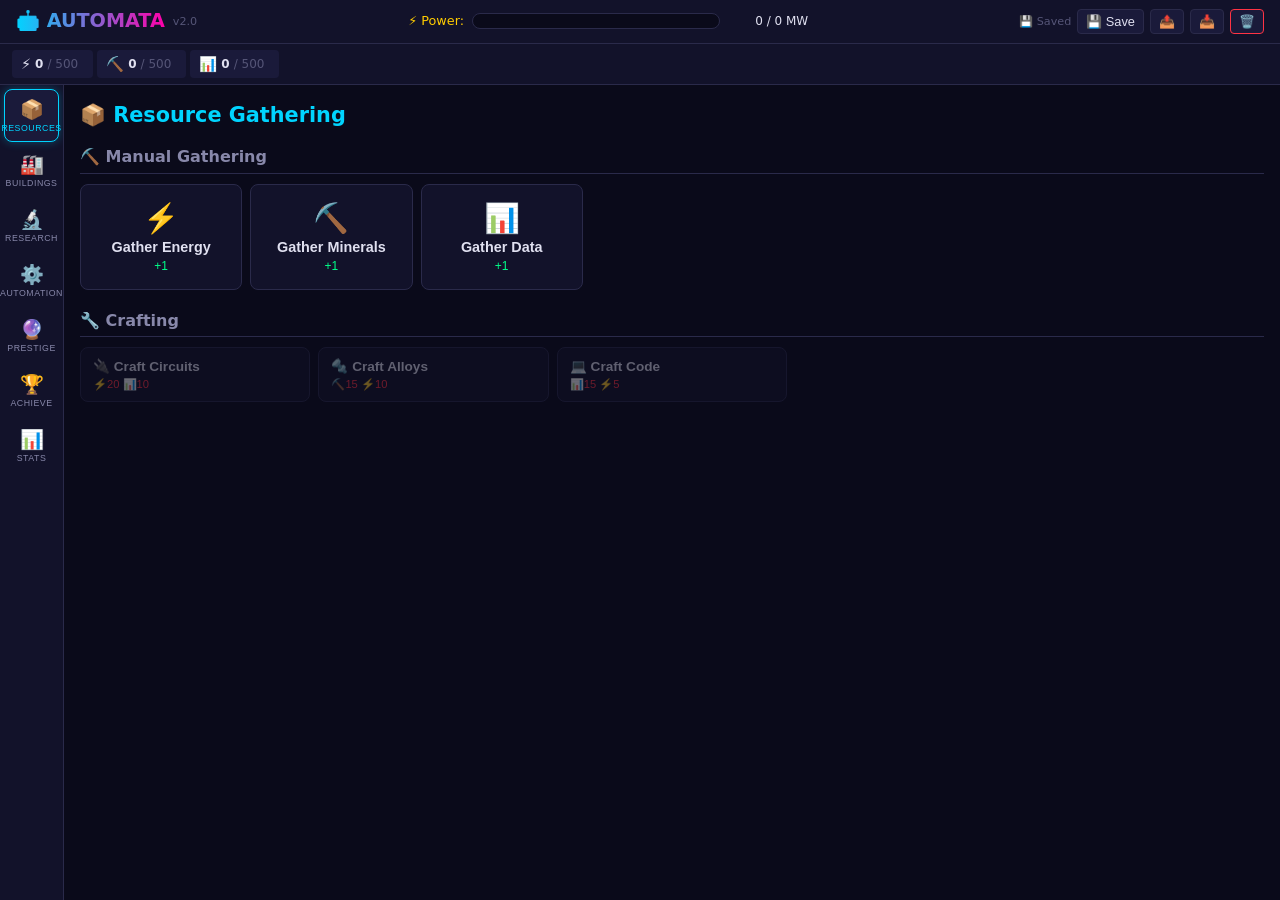
==== commit 02ab1dee: "feat: complete overhaul of Automata game - deep progression, polished UI, 5-tier resources, 40+ rese" ====
--- a/automata/index.html
+++ b/automata/index.html
@@ -3,345 +3,140 @@
 <head>
     <meta charset="UTF-8">
     <meta name="viewport" content="width=device-width, initial-scale=1.0">
-    <title>Automata - Resource Management & Automation Game</title>
-    <link rel="preconnect" href="https://fonts.googleapis.com">
-    <link rel="preconnect" href="https://fonts.gstatic.com" crossorigin>
-    <link href="https://fonts.googleapis.com/css2?family=Orbitron:wght@400;500;600;700;800;900&family=Rajdhani:wght@300;400;500;600;700&family=Share+Tech+Mono&display=swap" rel="stylesheet">
+    <title>Automata — Resource Automation Game</title>
     <link rel="stylesheet" href="style.css">
-    <link rel="icon" href="data:image/svg+xml,<svg xmlns='http://www.w3.org/2000/svg' viewBox='0 0 100 100'><text y='.9em' font-size='90'>⚙️</text></svg>">
 </head>
 <body>
-    <!-- Toast Container -->
-    <div id="toast-container"></div>
-
-    <!-- Active Event Indicators -->
-    <div class="event-indicator" id="event-indicator"></div>
-
-    <!-- Main Game Container -->
-    <div id="game-container">
-        <!-- Header -->
-        <header id="game-header">
+    <div id="app">
+        <!-- HEADER -->
+        <header id="header">
             <div class="header-left">
-                <h1 class="game-title">AUTOMATA</h1>
-                <span class="game-subtitle">Resource Optimization Engine</span>
+                <h1>🤖 AUTOMATA</h1>
+                <span id="version">v2.0</span>
+            </div>
+            <div class="header-center">
+                <div class="power-bar">
+                    <span class="power-label">⚡ Power:</span>
+                    <div class="power-meter">
+                        <div id="power-fill" class="power-fill"></div>
+                    </div>
+                    <span id="power-text">0 / 0 MW</span>
+                </div>
             </div>
             <div class="header-right">
-                <div class="power-display" id="power-display">
-                    <span class="power-icon">⚡</span>
-                    <span id="power-current">0</span> / <span id="power-max">100</span> MW
-                    <div class="power-bar-container">
-                        <div class="power-bar" id="power-bar"></div>
-                    </div>
-                </div>
-                <div class="header-buttons">
-                    <button class="btn-header" id="btn-save" title="Save Game">💾 Save</button>
-                    <button class="btn-header" id="btn-export" title="Export Save">📤 Export</button>
-                    <button class="btn-header" id="btn-import" title="Import Save">📥 Import</button>
-                    <button class="btn-header btn-danger" id="btn-reset" title="Hard Reset">🗑️ Reset</button>
-                </div>
+                <span id="save-indicator">💾 Saved</span>
+                <button id="btn-save" class="btn-header" title="Save Game">💾 Save</button>
+                <button id="btn-export" class="btn-header" title="Export Save">📤</button>
+                <button id="btn-import" class="btn-header" title="Import Save">📥</button>
+                <button id="btn-reset" class="btn-header btn-danger" title="Hard Reset">🗑️</button>
             </div>
         </header>
 
-        <!-- Resource Bar (always visible) -->
-        <div id="resource-bar">
-            <div class="resource-group" id="resource-group-t1">
-                <div class="resource-item" data-resource="energy">
-                    <span class="resource-icon">⚡</span>
-                    <span class="resource-name">Energy</span>
-                    <span class="resource-amount" id="res-energy">0</span>
-                    <span class="resource-rate" id="rate-energy">+0/s</span>
-                    <div class="resource-bar-mini"><div class="resource-bar-fill" id="bar-energy"></div></div>
+        <!-- RESOURCE BAR -->
+        <div id="resource-bar"></div>
+
+        <!-- MAIN LAYOUT -->
+        <div id="main-layout">
+            <!-- SIDEBAR TABS -->
+            <nav id="sidebar">
+                <button class="tab-btn active" data-tab="resources">📦<span class="tab-label">Resources</span></button>
+                <button class="tab-btn" data-tab="buildings">🏭<span class="tab-label">Buildings</span></button>
+                <button class="tab-btn" data-tab="research">🔬<span class="tab-label">Research</span></button>
+                <button class="tab-btn" data-tab="automation">⚙️<span class="tab-label">Automation</span></button>
+                <button class="tab-btn" data-tab="prestige">🔮<span class="tab-label">Prestige</span></button>
+                <button class="tab-btn" data-tab="achievements">🏆<span class="tab-label">Achieve</span></button>
+                <button class="tab-btn" data-tab="stats">📊<span class="tab-label">Stats</span></button>
+            </nav>
+
+            <!-- CONTENT AREA -->
+            <main id="content">
+                <!-- Resources Tab -->
+                <div id="tab-resources" class="tab-content active">
+                    <h2>📦 Resource Gathering</h2>
+                    <div class="section">
+                        <h3>⛏️ Manual Gathering</h3>
+                        <div id="gather-buttons" class="gather-grid"></div>
+                    </div>
+                    <div class="section">
+                        <h3>🔧 Crafting</h3>
+                        <div id="crafting-buttons" class="craft-grid"></div>
+                    </div>
                 </div>
-                <div class="resource-item" data-resource="minerals">
-                    <span class="resource-icon">💎</span>
-                    <span class="resource-name">Minerals</span>
-                    <span class="resource-amount" id="res-minerals">0</span>
-                    <span class="resource-rate" id="rate-minerals">+0/s</span>
-                    <div class="resource-bar-mini"><div class="resource-bar-fill" id="bar-minerals"></div></div>
+
+                <!-- Buildings Tab -->
+                <div id="tab-buildings" class="tab-content">
+                    <h2>🏭 Buildings</h2>
+                    <div id="building-categories"></div>
                 </div>
-                <div class="resource-item" data-resource="data">
-                    <span class="resource-icon">📊</span>
-                    <span class="resource-name">Data</span>
-                    <span class="resource-amount" id="res-data">0</span>
-                    <span class="resource-rate" id="rate-data">+0/s</span>
-                    <div class="resource-bar-mini"><div class="resource-bar-fill" id="bar-data"></div></div>
+
+                <!-- Research Tab -->
+                <div id="tab-research" class="tab-content">
+                    <h2>🔬 Research Lab</h2>
+                    <div id="research-active" class="section" style="display:none">
+                        <h3>🔄 Currently Researching</h3>
+                        <div id="research-progress-area"></div>
+                    </div>
+                    <div id="research-branches"></div>
                 </div>
-            </div>
-            <div class="resource-group" id="resource-group-t2">
-                <div class="resource-item" data-resource="circuits">
-                    <span class="resource-icon">🔌</span>
-                    <span class="resource-name">Circuits</span>
-                    <span class="resource-amount" id="res-circuits">0</span>
-                    <span class="resource-rate" id="rate-circuits">+0/s</span>
-                    <div class="resource-bar-mini"><div class="resource-bar-fill" id="bar-circuits"></div></div>
+
+                <!-- Automation Tab -->
+                <div id="tab-automation" class="tab-content">
+                    <h2>⚙️ Automation Control</h2>
+                    <div id="automation-controls"></div>
                 </div>
-                <div class="resource-item" data-resource="alloys">
-                    <span class="resource-icon">🔩</span>
-                    <span class="resource-name">Alloys</span>
-                    <span class="resource-amount" id="res-alloys">0</span>
-                    <span class="resource-rate" id="rate-alloys">+0/s</span>
-                    <div class="resource-bar-mini"><div class="resource-bar-fill" id="bar-alloys"></div></div>
+
+                <!-- Prestige Tab -->
+                <div id="tab-prestige" class="tab-content">
+                    <h2>🔮 Prestige — Singularity</h2>
+                    <div id="prestige-info"></div>
+                    <div id="prestige-upgrades"></div>
                 </div>
-                <div class="resource-item" data-resource="code">
-                    <span class="resource-icon">💻</span>
-                    <span class="resource-name">Code</span>
-                    <span class="resource-amount" id="res-code">0</span>
-                    <span class="resource-rate" id="rate-code">+0/s</span>
-                    <div class="resource-bar-mini"><div class="resource-bar-fill" id="bar-code"></div></div>
+
+                <!-- Achievements Tab -->
+                <div id="tab-achievements" class="tab-content">
+                    <h2>🏆 Achievements</h2>
+                    <div id="achievement-grid" class="achievement-grid"></div>
                 </div>
-            </div>
-            <div class="resource-group" id="resource-group-t3">
-                <div class="resource-item" data-resource="aiCores">
-                    <span class="resource-icon">🧠</span>
-                    <span class="resource-name">AI Cores</span>
-                    <span class="resource-amount" id="res-aiCores">0</span>
-                    <span class="resource-rate" id="rate-aiCores">+0/s</span>
-                    <div class="resource-bar-mini"><div class="resource-bar-fill" id="bar-aiCores"></div></div>
+
+                <!-- Stats Tab -->
+                <div id="tab-stats" class="tab-content">
+                    <h2>📊 Statistics</h2>
+                    <div id="stats-dashboard"></div>
                 </div>
-                <div class="resource-item" data-resource="quantumCells">
-                    <span class="resource-icon">⚛️</span>
-                    <span class="resource-name">Q-Cells</span>
-                    <span class="resource-amount" id="res-quantumCells">0</span>
-                    <span class="resource-rate" id="rate-quantumCells">+0/s</span>
-                    <div class="resource-bar-mini"><div class="resource-bar-fill" id="bar-quantumCells"></div></div>
-                </div>
-                <div class="resource-item" data-resource="nanofibers">
-                    <span class="resource-icon">🧬</span>
-                    <span class="resource-name">Nanofibers</span>
-                    <span class="resource-amount" id="res-nanofibers">0</span>
-                    <span class="resource-rate" id="rate-nanofibers">+0/s</span>
-                    <div class="resource-bar-mini"><div class="resource-bar-fill" id="bar-nanofibers"></div></div>
-                </div>
-            </div>
-            <div class="resource-group" id="resource-group-t4">
-                <div class="resource-item prestige-resource" data-resource="shards">
-                    <span class="resource-icon">🔮</span>
-                    <span class="resource-name">Shards</span>
-                    <span class="resource-amount" id="res-shards">0</span>
+            </main>
+        </div>
+
+        <!-- TOAST CONTAINER -->
+        <div id="toast-container"></div>
+
+        <!-- FLOATING NUMBERS CONTAINER -->
+        <div id="float-container"></div>
+
+        <!-- IMPORT MODAL -->
+        <div id="import-modal" class="modal" style="display:none">
+            <div class="modal-content">
+                <h3>📥 Import Save</h3>
+                <textarea id="import-textarea" placeholder="Paste your save code here..."></textarea>
+                <div class="modal-buttons">
+                    <button id="import-confirm" class="btn btn-primary">Import</button>
+                    <button id="import-cancel" class="btn">Cancel</button>
                 </div>
             </div>
         </div>
 
-        <!-- Tab Navigation -->
-        <nav id="tab-nav">
-            <button class="tab-btn active" data-tab="resources">⛏️ Resources</button>
-            <button class="tab-btn" data-tab="buildings">🏗️ Buildings</button>
-            <button class="tab-btn" data-tab="research">🔬 Research</button>
-            <button class="tab-btn" data-tab="automation">🤖 Automation</button>
-            <button class="tab-btn" data-tab="prestige">✨ Prestige</button>
-            <button class="tab-btn" data-tab="achievements">🏆 Achievements</button>
-            <button class="tab-btn" data-tab="stats">📈 Stats</button>
-        </nav>
-
-        <!-- Tab Content -->
-        <main id="tab-content">
-            <!-- Resources Tab -->
-            <div class="tab-panel active" id="panel-resources">
-                <h2 class="panel-title">⛏️ Manual Resource Gathering</h2>
-                <p class="panel-desc">Click to gather resources manually. Build extractors to automate production.</p>
-                <div class="manual-gather-grid">
-                    <button class="gather-btn" id="gather-energy">
-                        <span class="gather-icon">⚡</span>
-                        <span class="gather-label">Gather Energy</span>
-                        <span class="gather-amount">+1</span>
-                    </button>
-                    <button class="gather-btn" id="gather-minerals">
-                        <span class="gather-icon">💎</span>
-                        <span class="gather-label">Gather Minerals</span>
-                        <span class="gather-amount">+1</span>
-                    </button>
-                    <button class="gather-btn" id="gather-data">
-                        <span class="gather-icon">📊</span>
-                        <span class="gather-label">Gather Data</span>
-                        <span class="gather-amount">+1</span>
-                    </button>
+        <!-- RESET MODAL -->
+        <div id="reset-modal" class="modal" style="display:none">
+            <div class="modal-content">
+                <h3>🗑️ Hard Reset</h3>
+                <p>This will permanently delete ALL progress. Type "RESET" to confirm.</p>
+                <input id="reset-input" type="text" placeholder='Type "RESET"'>
+                <div class="modal-buttons">
+                    <button id="reset-confirm" class="btn btn-danger">Reset Everything</button>
+                    <button id="reset-cancel" class="btn">Cancel</button>
                 </div>
-                <div class="manual-craft-section">
-                    <h3 class="section-title">⚙️ Manual Crafting</h3>
-                    <div class="craft-grid" id="craft-grid">
-                        <!-- Populated by JS -->
-                    </div>
-                </div>
-            </div>
-
-            <!-- Buildings Tab -->
-            <div class="tab-panel" id="panel-buildings">
-                <h2 class="panel-title">🏗️ Buildings</h2>
-                <div class="building-categories">
-                    <button class="cat-btn active" data-cat="extractors">⛏️ Extractors</button>
-                    <button class="cat-btn" data-cat="processors">⚙️ Processors</button>
-                    <button class="cat-btn" data-cat="factories">🏭 Factories</button>
-                    <button class="cat-btn" data-cat="storage">📦 Storage</button>
-                    <button class="cat-btn" data-cat="power">⚡ Power</button>
-                </div>
-                <div class="buildings-grid" id="buildings-grid">
-                    <!-- Populated by JS -->
-                </div>
-            </div>
-
-            <!-- Research Tab -->
-            <div class="tab-panel" id="panel-research">
-                <h2 class="panel-title">🔬 Research Tree</h2>
-                <div class="research-branches">
-                    <button class="branch-btn active" data-branch="all">All</button>
-                    <button class="branch-btn" data-branch="efficiency">⚡ Efficiency</button>
-                    <button class="branch-btn" data-branch="capacity">📦 Capacity</button>
-                    <button class="branch-btn" data-branch="automation">🤖 Automation</button>
-                    <button class="branch-btn" data-branch="expansion">🚀 Expansion</button>
-                    <button class="branch-btn" data-branch="transcendence">✨ Transcendence</button>
-                </div>
-                <div class="research-tree" id="research-tree">
-                    <!-- Populated by JS -->
-                </div>
-            </div>
-
-            <!-- Automation Tab -->
-            <div class="tab-panel" id="panel-automation">
-                <h2 class="panel-title">🤖 Automation</h2>
-                <p class="panel-desc">Configure automated systems to optimize your production chains.</p>
-                <div class="automation-sections">
-                    <div class="auto-section" id="auto-buyers-section">
-                        <h3 class="section-title">🛒 Auto-Buyers</h3>
-                        <p class="section-desc">Automatically purchase buildings when affordable.</p>
-                        <div class="auto-list" id="auto-buyers-list">
-                            <!-- Populated by JS -->
-                        </div>
-                    </div>
-                    <div class="auto-section" id="auto-craft-section">
-                        <h3 class="section-title">⚙️ Auto-Crafters</h3>
-                        <p class="section-desc">Automatically craft higher-tier resources.</p>
-                        <div class="auto-list" id="auto-craft-list">
-                            <!-- Populated by JS -->
-                        </div>
-                    </div>
-                    <div class="auto-section" id="auto-sell-section">
-                        <h3 class="section-title">💰 Auto-Sellers</h3>
-                        <p class="section-desc">Sell excess resources for energy credits.</p>
-                        <div class="auto-list" id="auto-sell-list">
-                            <!-- Populated by JS -->
-                        </div>
-                    </div>
-                </div>
-            </div>
-
-            <!-- Prestige Tab -->
-            <div class="tab-panel" id="panel-prestige">
-                <h2 class="panel-title">🔮 Prestige - Singularity</h2>
-                <div class="prestige-info">
-                    <div class="prestige-preview">
-                        <p>Reset your progress to earn <strong>Singularity Shards</strong>.</p>
-                        <p>Shards provide permanent bonuses that persist through resets.</p>
-                        <div class="prestige-calc">
-                            <span>Current Shards: <strong id="prestige-current">0</strong></span>
-                            <span>Shards on Reset: <strong id="prestige-gain">0</strong></span>
-                            <span>Total After Reset: <strong id="prestige-total">0</strong></span>
-                        </div>
-                        <button class="btn-prestige" id="btn-prestige">🔮 Perform Singularity Reset</button>
-                    </div>
-                </div>
-                <div class="prestige-upgrades">
-                    <h3 class="section-title">✨ Singularity Upgrades</h3>
-                    <div class="prestige-grid" id="prestige-grid">
-                        <!-- Populated by JS -->
-                    </div>
-                </div>
-                <div class="prestige-milestones">
-                    <h3 class="section-title">⭐ Milestones</h3>
-                    <div class="milestone-list" id="milestone-list">
-                        <!-- Populated by JS -->
-                    </div>
-                </div>
-            </div>
-
-            <!-- Achievements Tab -->
-            <div class="tab-panel" id="panel-achievements">
-                <h2 class="panel-title">🏆 Achievements</h2>
-                <div class="achievement-progress">
-                    <span id="achievement-count">0</span> / <span id="achievement-total">0</span> Unlocked
-                    <div class="achievement-bar-container">
-                        <div class="achievement-bar" id="achievement-bar"></div>
-                    </div>
-                </div>
-                <div class="achievements-grid" id="achievements-grid">
-                    <!-- Populated by JS -->
-                </div>
-            </div>
-
-            <!-- Stats Tab -->
-            <div class="tab-panel" id="panel-stats">
-                <h2 class="panel-title">📈 Statistics Dashboard</h2>
-                <div class="stats-grid" id="stats-grid">
-                    <div class="stat-card">
-                        <span class="stat-label">⏱️ Time Played</span>
-                        <span class="stat-value" id="stat-time">0s</span>
-                    </div>
-                    <div class="stat-card">
-                        <span class="stat-label">🔄 This Run</span>
-                        <span class="stat-value" id="stat-run-time">0s</span>
-                    </div>
-                    <div class="stat-card">
-                        <span class="stat-label">👆 Total Clicks</span>
-                        <span class="stat-value" id="stat-clicks">0</span>
-                    </div>
-                    <div class="stat-card">
-                        <span class="stat-label">🏗️ Buildings Built</span>
-                        <span class="stat-value" id="stat-buildings">0</span>
-                    </div>
-                    <div class="stat-card">
-                        <span class="stat-label">🔬 Research Done</span>
-                        <span class="stat-value" id="stat-research">0</span>
-                    </div>
-                    <div class="stat-card">
-                        <span class="stat-label">🔮 Prestige Count</span>
-                        <span class="stat-value" id="stat-prestiges">0</span>
-                    </div>
-                    <div class="stat-card">
-                        <span class="stat-label">⚡ Total Energy</span>
-                        <span class="stat-value" id="stat-total-energy">0</span>
-                    </div>
-                    <div class="stat-card">
-                        <span class="stat-label">💎 Total Minerals</span>
-                        <span class="stat-value" id="stat-total-minerals">0</span>
-                    </div>
-                    <div class="stat-card">
-                        <span class="stat-label">📊 Total Data</span>
-                        <span class="stat-value" id="stat-total-data">0</span>
-                    </div>
-                    <div class="stat-card">
-                        <span class="stat-label">🔮 Total Shards</span>
-                        <span class="stat-value" id="stat-total-shards">0</span>
-                    </div>
-                    <div class="stat-card">
-                        <span class="stat-label">🏆 Achievements</span>
-                        <span class="stat-value" id="stat-achievements">0</span>
-                    </div>
-                    <div class="stat-card">
-                        <span class="stat-label">🎲 Events</span>
-                        <span class="stat-value" id="stat-events">0</span>
-                    </div>
-                </div>
-            </div>
-        </main>
-
-        <!-- Footer -->
-        <footer id="game-footer">
-            <span>⚙️ Automata v1.0 | Auto-saves every 30s</span>
-            <span id="last-save">Last save: never</span>
-        </footer>
-    </div>
-
-    <!-- Import Modal -->
-    <div class="modal-overlay" id="modal-import" style="display:none;">
-        <div class="modal">
-            <h3>📥 Import Save</h3>
-            <textarea id="import-textarea" placeholder="Paste your save data here..."></textarea>
-            <div class="modal-buttons">
-                <button class="btn-modal" id="btn-import-confirm">Import</button>
-                <button class="btn-modal btn-cancel" id="btn-import-cancel">Cancel</button>
             </div>
         </div>
     </div>
-
     <script src="game.js"></script>
 </body>
 </html>
--- a/automata/style.css
+++ b/automata/style.css
@@ -1,1269 +1,675 @@
-/* ============================================
-   AUTOMATA - Resource Management Game
-   Dark Sci-Fi Theme with Neon Accents
-   Complete Visual Overhaul
-   ============================================ */
-
-/* === Google Fonts Import === */
-@import url('https://fonts.googleapis.com/css2?family=Orbitron:wght@400;500;600;700;800;900&family=Rajdhani:wght@300;400;500;600;700&family=Share+Tech+Mono&display=swap');
-
-/* === CSS Variables === */
+/* ===== CSS CUSTOM PROPERTIES ===== */
 :root {
-    --bg-primary: #060a12;
-    --bg-secondary: #0c1220;
-    --bg-tertiary: #111a2e;
-    --bg-card: #0e1628;
-    --bg-card-hover: #142038;
-    --bg-hover: #1a2844;
-    --border-color: #1e3050;
-    --border-glow: #00f0ff33;
-    --text-primary: #e4ecf4;
-    --text-secondary: #8a9bb4;
-    --text-muted: #4a5f7a;
-    --neon-cyan: #00e5ff;
-    --neon-magenta: #f020c8;
-    --neon-green: #00ff88;
-    --neon-yellow: #ffd000;
-    --neon-orange: #ff8800;
-    --neon-red: #ff2244;
-    --neon-purple: #b040ff;
-    --neon-blue: #4488ff;
-    --glow-cyan: 0 0 8px #00e5ff55, 0 0 20px #00e5ff22, 0 0 40px #00e5ff11;
-    --glow-magenta: 0 0 8px #f020c855, 0 0 20px #f020c822;
-    --glow-green: 0 0 8px #00ff8855, 0 0 20px #00ff8822;
-    --glow-purple: 0 0 8px #b040ff55, 0 0 20px #b040ff22;
-    --glow-yellow: 0 0 8px #ffd00055, 0 0 20px #ffd00022;
-    --font-display: 'Orbitron', 'Segoe UI', sans-serif;
-    --font-main: 'Rajdhani', 'Segoe UI', sans-serif;
-    --font-mono: 'Share Tech Mono', 'Consolas', monospace;
-    --radius: 10px;
-    --radius-sm: 6px;
-    --radius-lg: 14px;
-    --transition: 0.2s cubic-bezier(0.4, 0, 0.2, 1);
-    --transition-slow: 0.4s cubic-bezier(0.4, 0, 0.2, 1);
-}
-
-/* === Reset & Base === */
-*, *::before, *::after {
-    box-sizing: border-box;
-    margin: 0;
-    padding: 0;
-}
-
-html {
-    font-size: 14px;
-    scroll-behavior: smooth;
-}
+    --bg-dark: #0a0a1a;
+    --bg-panel: #12122a;
+    --bg-panel-light: #1a1a3a;
+    --bg-hover: #22224a;
+    --accent-cyan: #00d4ff;
+    --accent-magenta: #ff00aa;
+    --accent-green: #00ff88;
+    --accent-yellow: #ffcc00;
+    --accent-orange: #ff8800;
+    --accent-red: #ff3344;
+    --text-primary: #e0e0f0;
+    --text-secondary: #8888aa;
+    --text-dim: #555577;
+    --border-color: #2a2a4a;
+    --glow-cyan: 0 0 10px rgba(0, 212, 255, 0.3);
+    --glow-magenta: 0 0 10px rgba(255, 0, 170, 0.3);
+    --glow-green: 0 0 10px rgba(0, 255, 136, 0.3);
+    --radius: 8px;
+    --radius-sm: 4px;
+    --transition: 0.2s ease;
+}
+
+/* ===== RESET & BASE ===== */
+*, *::before, *::after { box-sizing: border-box; margin: 0; padding: 0; }
 
 body {
-    font-family: var(--font-main);
-    font-weight: 500;
-    background: var(--bg-primary);
+    font-family: 'Segoe UI', system-ui, -apple-system, sans-serif;
+    background: var(--bg-dark);
     color: var(--text-primary);
     min-height: 100vh;
     overflow-x: hidden;
-    letter-spacing: 0.3px;
-    background-image:
-        radial-gradient(ellipse at 15% 50%, #00e5ff06 0%, transparent 50%),
-        radial-gradient(ellipse at 85% 15%, #f020c806 0%, transparent 50%),
-        radial-gradient(ellipse at 50% 85%, #00ff8806 0%, transparent 50%);
-}
-
-/* Animated background grid */
-body::before {
-    content: '';
-    position: fixed;
-    top: 0; left: 0; right: 0; bottom: 0;
-    background-image:
-        linear-gradient(rgba(0, 229, 255, 0.03) 1px, transparent 1px),
-        linear-gradient(90deg, rgba(0, 229, 255, 0.03) 1px, transparent 1px);
-    background-size: 60px 60px;
-    pointer-events: none;
-    z-index: 0;
-    animation: gridPulse 8s ease-in-out infinite;
-}
-
-@keyframes gridPulse {
-    0%, 100% { opacity: 0.4; }
-    50% { opacity: 0.8; }
-}
-
-/* === Scrollbar === */
+    line-height: 1.4;
+}
+
+#app {
+    display: flex;
+    flex-direction: column;
+    height: 100vh;
+    overflow: hidden;
+}
+
+/* ===== SCROLLBAR ===== */
 ::-webkit-scrollbar { width: 6px; }
-::-webkit-scrollbar-track { background: var(--bg-primary); }
+::-webkit-scrollbar-track { background: var(--bg-dark); }
 ::-webkit-scrollbar-thumb { background: var(--border-color); border-radius: 3px; }
-::-webkit-scrollbar-thumb:hover { background: var(--neon-cyan); box-shadow: var(--glow-cyan); }
-
-/* === Selection === */
-::selection {
-    background: rgba(0, 229, 255, 0.3);
-    color: #fff;
-}
-
-/* === Game Container === */
-#game-container {
-    max-width: 1440px;
-    margin: 0 auto;
-    padding: 0 20px;
-    display: flex;
-    flex-direction: column;
-    min-height: 100vh;
-    position: relative;
-    z-index: 1;
-}
-
-/* === Header === */
-#game-header {
-    display: flex;
+::-webkit-scrollbar-thumb:hover { background: var(--accent-cyan); }
+
+/* ===== HEADER ===== */
+#header {
+    display: flex;
+    align-items: center;
     justify-content: space-between;
+    padding: 8px 16px;
+    background: var(--bg-panel);
+    border-bottom: 1px solid var(--border-color);
+    flex-shrink: 0;
+    gap: 12px;
+    z-index: 100;
+}
+
+.header-left {
+    display: flex;
     align-items: center;
-    padding: 16px 0;
-    border-bottom: 1px solid var(--border-color);
-    flex-wrap: wrap;
-    gap: 12px;
-    position: relative;
-}
-
-#game-header::after {
-    content: '';
-    position: absolute;
-    bottom: -1px;
-    left: 0;
-    right: 0;
-    height: 1px;
-    background: linear-gradient(90deg, transparent, var(--neon-cyan), transparent);
-    opacity: 0.4;
-}
-
-.header-left {
-    display: flex;
-    align-items: baseline;
-    gap: 14px;
-}
-
-.game-title {
-    font-family: var(--font-display);
-    font-size: 2rem;
-    font-weight: 900;
-    letter-spacing: 6px;
-    background: linear-gradient(135deg, var(--neon-cyan), #60a0ff, var(--neon-magenta));
-    background-size: 200% 200%;
+    gap: 8px;
+}
+
+.header-left h1 {
+    font-size: 1.2rem;
+    background: linear-gradient(90deg, var(--accent-cyan), var(--accent-magenta));
     -webkit-background-clip: text;
     -webkit-text-fill-color: transparent;
     background-clip: text;
-    animation: titleShimmer 4s ease-in-out infinite;
-    filter: drop-shadow(0 0 20px rgba(0, 229, 255, 0.3));
-}
-
-@keyframes titleShimmer {
-    0%, 100% { background-position: 0% 50%; }
-    50% { background-position: 100% 50%; }
-}
-
-.game-subtitle {
-    font-family: var(--font-mono);
-    color: var(--text-muted);
-    font-size: 0.8rem;
-    letter-spacing: 2px;
-    text-transform: uppercase;
-}
-
-.header-right {
-    display: flex;
-    align-items: center;
-    gap: 16px;
-    flex-wrap: wrap;
-}
-
-.power-display {
+    white-space: nowrap;
+}
+
+#version {
+    font-size: 0.7rem;
+    color: var(--text-dim);
+}
+
+.header-center {
+    flex: 1;
+    max-width: 400px;
+}
+
+.power-bar {
     display: flex;
     align-items: center;
     gap: 8px;
-    font-family: var(--font-mono);
-    font-size: 0.9rem;
-    color: var(--neon-yellow);
-    background: linear-gradient(135deg, var(--bg-tertiary), var(--bg-secondary));
-    padding: 8px 14px;
-    border-radius: var(--radius);
-    border: 1px solid var(--border-color);
-    position: relative;
+}
+
+.power-label {
+    font-size: 0.8rem;
+    white-space: nowrap;
+    color: var(--accent-yellow);
+}
+
+.power-meter {
+    flex: 1;
+    height: 16px;
+    background: var(--bg-dark);
+    border-radius: 8px;
     overflow: hidden;
-}
-
-.power-display::before {
-    content: '';
-    position: absolute;
-    top: 0; left: 0; right: 0;
-    height: 1px;
-    background: linear-gradient(90deg, transparent, var(--neon-yellow), transparent);
-    opacity: 0.5;
-}
-
-.power-icon { font-size: 1.2rem; filter: drop-shadow(0 0 4px var(--neon-yellow)); }
-
-.power-bar-container {
-    width: 70px;
-    height: 6px;
-    background: var(--bg-primary);
-    border-radius: 3px;
-    overflow: hidden;
-    margin-left: 8px;
-    border: 1px solid rgba(255, 208, 0, 0.15);
-}
-
-.power-bar {
+    border: 1px solid var(--border-color);
+    min-width: 80px;
+}
+
+.power-fill {
     height: 100%;
-    background: linear-gradient(90deg, var(--neon-green), var(--neon-yellow));
-    border-radius: 3px;
-    transition: width 0.5s ease;
+    background: linear-gradient(90deg, var(--accent-green), var(--accent-yellow));
+    border-radius: 8px;
+    transition: width 0.3s ease, background 0.3s ease;
     width: 0%;
-    box-shadow: 0 0 6px rgba(0, 255, 136, 0.4);
-}
-
-.header-buttons {
-    display: flex;
+}
+
+.power-fill.over-capacity {
+    background: linear-gradient(90deg, var(--accent-orange), var(--accent-red));
+    animation: pulse-red 1s infinite;
+}
+
+@keyframes pulse-red {
+    0%, 100% { opacity: 1; }
+    50% { opacity: 0.6; }
+}
+
+#power-text {
+    font-size: 0.75rem;
+    white-space: nowrap;
+    min-width: 80px;
+    text-align: right;
+}
+
+.header-right {
+    display: flex;
+    align-items: center;
     gap: 6px;
 }
 
+#save-indicator {
+    font-size: 0.7rem;
+    color: var(--text-dim);
+    white-space: nowrap;
+}
+
 .btn-header {
-    font-family: var(--font-main);
-    font-weight: 600;
-    background: var(--bg-tertiary);
-    border: 1px solid var(--border-color);
-    color: var(--text-secondary);
-    padding: 7px 12px;
+    background: var(--bg-panel-light);
+    border: 1px solid var(--border-color);
+    color: var(--text-primary);
+    padding: 4px 8px;
     border-radius: var(--radius-sm);
     cursor: pointer;
     font-size: 0.8rem;
     transition: all var(--transition);
+}
+
+.btn-header:hover {
+    background: var(--bg-hover);
+    border-color: var(--accent-cyan);
+}
+
+.btn-header.btn-danger:hover {
+    border-color: var(--accent-red);
+    color: var(--accent-red);
+}
+
+/* ===== RESOURCE BAR ===== */
+#resource-bar {
+    display: flex;
+    flex-wrap: wrap;
+    gap: 4px;
+    padding: 6px 12px;
+    background: var(--bg-panel);
+    border-bottom: 1px solid var(--border-color);
+    flex-shrink: 0;
+    overflow-x: auto;
+}
+
+.res-display {
+    display: flex;
+    align-items: center;
+    gap: 4px;
+    padding: 3px 8px;
+    background: var(--bg-panel-light);
+    border-radius: var(--radius-sm);
+    font-size: 0.75rem;
+    white-space: nowrap;
+    border: 1px solid transparent;
+    transition: border-color var(--transition);
+}
+
+.res-display:hover {
+    border-color: var(--border-color);
+}
+
+.res-icon { font-size: 0.9rem; }
+.res-amount { font-weight: 600; color: var(--text-primary); }
+.res-cap { color: var(--text-dim); }
+.res-rate { font-size: 0.65rem; margin-left: 2px; }
+.res-rate.positive { color: var(--accent-green); }
+.res-rate.negative { color: var(--accent-red); }
+.res-rate.zero { color: var(--text-dim); }
+
+/* ===== MAIN LAYOUT ===== */
+#main-layout {
+    display: flex;
+    flex: 1;
+    overflow: hidden;
+}
+
+/* ===== SIDEBAR ===== */
+#sidebar {
+    display: flex;
+    flex-direction: column;
+    width: 64px;
+    background: var(--bg-panel);
+    border-right: 1px solid var(--border-color);
+    flex-shrink: 0;
+    padding: 4px;
+    gap: 2px;
+    overflow-y: auto;
+}
+
+.tab-btn {
+    display: flex;
+    flex-direction: column;
+    align-items: center;
+    gap: 2px;
+    padding: 8px 4px;
+    background: transparent;
+    border: 1px solid transparent;
+    border-radius: var(--radius);
+    color: var(--text-secondary);
+    cursor: pointer;
+    font-size: 1.2rem;
+    transition: all var(--transition);
+}
+
+.tab-btn .tab-label {
+    font-size: 0.55rem;
+    text-transform: uppercase;
     letter-spacing: 0.5px;
+}
+
+.tab-btn:hover {
+    background: var(--bg-panel-light);
+    color: var(--text-primary);
+}
+
+.tab-btn.active {
+    background: var(--bg-panel-light);
+    border-color: var(--accent-cyan);
+    color: var(--accent-cyan);
+    box-shadow: var(--glow-cyan);
+}
+
+.tab-btn.locked {
+    opacity: 0.3;
+    cursor: not-allowed;
+}
+
+/* ===== CONTENT AREA ===== */
+#content {
+    flex: 1;
+    overflow-y: auto;
+    padding: 16px;
+}
+
+.tab-content {
+    display: none;
+    animation: fadeIn 0.2s ease;
+}
+
+.tab-content.active {
+    display: block;
+}
+
+@keyframes fadeIn {
+    from { opacity: 0; transform: translateY(4px); }
+    to { opacity: 1; transform: translateY(0); }
+}
+
+.tab-content h2 {
+    font-size: 1.3rem;
+    margin-bottom: 16px;
+    color: var(--accent-cyan);
+}
+
+.section {
+    margin-bottom: 20px;
+}
+
+.section h3 {
+    font-size: 1rem;
+    margin-bottom: 10px;
+    color: var(--text-secondary);
+    border-bottom: 1px solid var(--border-color);
+    padding-bottom: 4px;
+}
+
+/* ===== GATHER BUTTONS ===== */
+.gather-grid {
+    display: grid;
+    grid-template-columns: repeat(auto-fill, minmax(160px, 1fr));
+    gap: 8px;
+}
+
+.gather-btn {
+    display: flex;
+    flex-direction: column;
+    align-items: center;
+    gap: 4px;
+    padding: 16px 12px;
+    background: var(--bg-panel);
+    border: 1px solid var(--border-color);
+    border-radius: var(--radius);
+    color: var(--text-primary);
+    cursor: pointer;
+    font-size: 0.9rem;
+    transition: all var(--transition);
     position: relative;
     overflow: hidden;
-}
-
-.btn-header::after {
-    content: '';
-    position: absolute;
-    top: 50%; left: 50%;
-    width: 0; height: 0;
-    background: rgba(0, 229, 255, 0.1);
-    border-radius: 50%;
-    transform: translate(-50%, -50%);
-    transition: width 0.4s, height 0.4s;
-}
-
-.btn-header:hover::after {
-    width: 200px;
-    height: 200px;
-}
-
-.btn-header:hover {
-    background: var(--bg-hover);
-    color: var(--neon-cyan);
-    border-color: var(--neon-cyan);
-    box-shadow: 0 0 12px rgba(0, 229, 255, 0.15);
-}
-
-.btn-header:active {
+    user-select: none;
+}
+
+.gather-btn:hover {
+    background: var(--bg-panel-light);
+    border-color: var(--accent-cyan);
+    box-shadow: var(--glow-cyan);
+    transform: translateY(-1px);
+}
+
+.gather-btn:active {
     transform: scale(0.95);
-}
-
-.btn-header.btn-danger:hover {
-    color: var(--neon-red);
-    border-color: var(--neon-red);
-    box-shadow: 0 0 12px rgba(255, 34, 68, 0.15);
-}
-
-.btn-header.btn-danger:hover::after {
-    background: rgba(255, 34, 68, 0.1);
-}
-
-/* === Resource Bar === */
-#resource-bar {
-    display: flex;
-    gap: 6px;
-    padding: 14px 0;
-    border-bottom: 1px solid var(--border-color);
-    overflow-x: auto;
-    flex-wrap: wrap;
-    position: relative;
-}
-
-#resource-bar::after {
-    content: '';
-    position: absolute;
-    bottom: -1px;
-    left: 0;
-    right: 0;
-    height: 1px;
-    background: linear-gradient(90deg, transparent, var(--neon-cyan), transparent);
-    opacity: 0.2;
-}
-
-.resource-group {
-    display: flex;
-    gap: 6px;
-    flex-wrap: wrap;
-}
-
-.resource-group + .resource-group::before {
-    content: '';
-    width: 1px;
-    background: linear-gradient(180deg, transparent, var(--border-color), transparent);
-    margin: 4px 4px;
-}
-
-.resource-item {
-    display: flex;
-    flex-direction: column;
-    align-items: center;
-    background: linear-gradient(180deg, var(--bg-card), var(--bg-secondary));
-    border: 1px solid var(--border-color);
-    border-radius: var(--radius-sm);
-    padding: 8px 12px;
-    min-width: 95px;
-    transition: all var(--transition);
-    position: relative;
-    overflow: hidden;
-}
-
-.resource-item::before {
-    content: '';
-    position: absolute;
-    top: 0; left: 0; right: 0;
-    height: 2px;
-    background: var(--neon-cyan);
-    opacity: 0;
-    transition: opacity var(--transition);
-}
-
-.resource-item:hover {
-    border-color: var(--neon-cyan);
-    box-shadow: var(--glow-cyan);
-    transform: translateY(-2px);
-}
-
-.resource-item:hover::before {
-    opacity: 1;
-}
-
-.resource-item.prestige-resource {
-    border-color: rgba(176, 64, 255, 0.4);
-    background: linear-gradient(135deg, #140a28, #0e1628);
-}
-
-.resource-item.prestige-resource::before {
-    background: var(--neon-purple);
-}
-
-.resource-item.prestige-resource:hover {
-    box-shadow: var(--glow-purple);
-    border-color: var(--neon-purple);
-}
-
-.resource-icon {
-    font-size: 1.3rem;
-    filter: drop-shadow(0 0 4px rgba(0, 229, 255, 0.3));
-    margin-bottom: 2px;
-}
-
-.resource-name {
-    font-family: var(--font-display);
-    font-size: 0.55rem;
-    color: var(--text-muted);
-    text-transform: uppercase;
-    letter-spacing: 1px;
-    font-weight: 600;
-}
-
-.resource-amount {
-    font-family: var(--font-mono);
-    font-size: 1rem;
-    font-weight: 700;
-    color: var(--text-primary);
-    text-shadow: 0 0 8px rgba(228, 236, 244, 0.2);
-    transition: color 0.3s, text-shadow 0.3s;
-}
-
-.resource-amount.ticking-up {
-    color: var(--neon-green);
-    text-shadow: 0 0 12px rgba(0, 255, 136, 0.5);
-}
-
-.resource-rate {
-    font-family: var(--font-mono);
-    font-size: 0.65rem;
-    color: var(--neon-green);
-    text-shadow: 0 0 6px rgba(0, 255, 136, 0.3);
-}
-
-.resource-bar-mini {
-    width: 100%;
-    height: 3px;
-    background: rgba(6, 10, 18, 0.8);
-    border-radius: 2px;
-    overflow: hidden;
-    margin-top: 4px;
-}
-
-.resource-bar-fill {
-    height: 100%;
-    background: linear-gradient(90deg, var(--neon-cyan), #60d0ff);
-    border-radius: 2px;
-    transition: width 0.5s ease;
-    width: 0%;
-    box-shadow: 0 0 4px rgba(0, 229, 255, 0.4);
-    position: relative;
-}
-
-.resource-bar-fill::after {
-    content: '';
-    position: absolute;
-    top: 0; right: 0;
-    width: 4px; height: 100%;
-    background: #fff;
-    border-radius: 2px;
-    opacity: 0.6;
-    filter: blur(1px);
-}
-
-/* === Tab Navigation === */
-#tab-nav {
-    display: flex;
-    gap: 3px;
-    padding: 14px 0 0;
-    overflow-x: auto;
-    flex-wrap: wrap;
-}
-
-.tab-btn {
-    font-family: var(--font-display);
-    font-weight: 600;
-    background: var(--bg-tertiary);
-    border: 1px solid var(--border-color);
-    border-bottom: none;
-    color: var(--text-muted);
-    padding: 11px 20px;
-    border-radius: var(--radius) var(--radius) 0 0;
-    cursor: pointer;
-    font-size: 0.78rem;
-    letter-spacing: 0.8px;
-    transition: all var(--transition);
-    white-space: nowrap;
-    position: relative;
-    overflow: hidden;
-    text-transform: uppercase;
-}
-
-.tab-btn::before {
-    content: '';
-    position: absolute;
-    top: 0; left: 0; right: 0;
-    height: 2px;
-    background: var(--neon-cyan);
-    transform: scaleX(0);
-    transition: transform var(--transition);
-}
-
-.tab-btn:hover {
-    background: var(--bg-hover);
-    color: var(--text-secondary);
-}
-
-.tab-btn:hover::before {
-    transform: scaleX(0.5);
-}
-
-.tab-btn.active {
-    background: var(--bg-card);
-    color: var(--neon-cyan);
-    border-color: var(--neon-cyan);
-    border-bottom: 1px solid var(--bg-card);
-    position: relative;
-    z-index: 1;
-    text-shadow: 0 0 10px rgba(0, 229, 255, 0.4);
-}
-
-.tab-btn.active::before {
-    transform: scaleX(1);
-    box-shadow: 0 0 8px var(--neon-cyan);
-}
-
-/* === Tab Content === */
-#tab-content {
-    flex: 1;
-    background: linear-gradient(180deg, var(--bg-card), var(--bg-secondary));
-    border: 1px solid var(--border-color);
-    border-radius: 0 var(--radius-lg) var(--radius-lg) var(--radius-lg);
-    padding: 24px;
-    margin-bottom: 20px;
-    min-height: 400px;
-    position: relative;
-}
-
-#tab-content::before {
-    content: '';
-    position: absolute;
-    top: 0; left: 0; right: 0;
-    height: 1px;
-    background: linear-gradient(90deg, var(--neon-cyan), transparent);
-    opacity: 0.3;
-}
-
-.tab-panel {
-    display: none;
-    animation: panelFadeIn 0.4s cubic-bezier(0.4, 0, 0.2, 1);
-}
-
-.tab-panel.active {
-    display: block;
-}
-
-@keyframes panelFadeIn {
-    from { opacity: 0; transform: translateY(8px); }
-    to { opacity: 1; transform: translateY(0); }
-}
-
-.panel-title {
-    font-family: var(--font-display);
-    font-size: 1.3rem;
-    font-weight: 700;
-    color: var(--neon-cyan);
-    margin-bottom: 8px;
-    letter-spacing: 2px;
-    text-transform: uppercase;
-    text-shadow: 0 0 15px rgba(0, 229, 255, 0.3);
-}
-
-.panel-desc {
-    color: var(--text-muted);
-    margin-bottom: 24px;
-    font-size: 0.9rem;
-    line-height: 1.5;
-}
-
-.section-title {
-    font-family: var(--font-display);
-    font-size: 1rem;
-    font-weight: 600;
-    color: var(--text-primary);
-    margin: 24px 0 12px;
-    padding-bottom: 8px;
-    border-bottom: 1px solid var(--border-color);
-    letter-spacing: 1px;
-    text-transform: uppercase;
-    position: relative;
-}
-
-.section-title::after {
-    content: '';
-    position: absolute;
-    bottom: -1px;
-    left: 0;
-    width: 60px;
-    height: 2px;
-    background: var(--neon-cyan);
-}
-
-.section-desc {
-    color: var(--text-muted);
-    font-size: 0.85rem;
-    margin-bottom: 14px;
-    line-height: 1.4;
-}
-
-/* === Manual Gather Buttons === */
-.manual-gather-grid {
-    display: grid;
-    grid-template-columns: repeat(auto-fit, minmax(200px, 1fr));
-    gap: 14px;
-    margin-bottom: 28px;
-}
-
-.gather-btn {
-    display: flex;
-    flex-direction: column;
-    align-items: center;
-    gap: 8px;
-    padding: 24px 16px;
-    background: linear-gradient(180deg, var(--bg-tertiary), var(--bg-secondary));
-    border: 2px solid var(--border-color);
-    border-radius: var(--radius-lg);
-    cursor: pointer;
-    transition: all var(--transition);
-    color: var(--text-primary);
-    position: relative;
-    overflow: hidden;
-}
-
-.gather-btn::before {
-    content: '';
-    position: absolute;
-    top: 50%; left: 50%;
-    width: 0; height: 0;
-    background: radial-gradient(circle, rgba(0, 229, 255, 0.15), transparent);
-    border-radius: 50%;
-    transform: translate(-50%, -50%);
-    transition: width 0.5s, height 0.5s;
-}
-
-.gather-btn:hover {
-    border-color: var(--neon-cyan);
-    box-shadow: var(--glow-cyan);
-    transform: translateY(-3px);
-}
-
-.gather-btn:hover::before {
-    width: 300px;
-    height: 300px;
-}
-
-.gather-btn:active {
-    transform: translateY(0) scale(0.96);
-    box-shadow: inset 0 0 30px rgba(0, 229, 255, 0.15);
-    transition: transform 0.05s;
-}
-
-.gather-btn:active .gather-icon {
-    transform: scale(1.3);
-    filter: drop-shadow(0 0 12px rgba(0, 229, 255, 0.8));
-}
-
-.gather-icon {
-    font-size: 2.4rem;
-    filter: drop-shadow(0 0 6px rgba(0, 229, 255, 0.4));
-    transition: all 0.15s;
-}
-
-.gather-label {
-    font-family: var(--font-display);
-    font-size: 0.85rem;
-    font-weight: 600;
-    letter-spacing: 1px;
-    text-transform: uppercase;
-}
-
-.gather-amount {
-    font-family: var(--font-mono);
-    color: var(--neon-green);
-    font-size: 0.9rem;
-    text-shadow: 0 0 8px rgba(0, 255, 136, 0.4);
-}
-
-/* === Craft Grid === */
+    box-shadow: none;
+}
+
+.gather-btn .emoji { font-size: 1.8rem; }
+.gather-btn .label { font-weight: 600; }
+.gather-btn .amount { font-size: 0.75rem; color: var(--accent-green); }
+
+/* ===== CRAFT BUTTONS ===== */
 .craft-grid {
     display: grid;
-    grid-template-columns: repeat(auto-fit, minmax(260px, 1fr));
-    gap: 12px;
-}
-
-.craft-card {
-    background: linear-gradient(135deg, var(--bg-tertiary), var(--bg-card));
-    border: 1px solid var(--border-color);
-    border-radius: var(--radius);
-    padding: 16px;
+    grid-template-columns: repeat(auto-fill, minmax(220px, 1fr));
+    gap: 8px;
+}
+
+.craft-btn {
     display: flex;
     flex-direction: column;
-    gap: 10px;
-    transition: all var(--transition);
-    position: relative;
-    overflow: hidden;
-}
-
-.craft-card::before {
-    content: '';
-    position: absolute;
-    top: 0; left: 0; right: 0;
-    height: 2px;
-    background: linear-gradient(90deg, var(--neon-green), transparent);
-    opacity: 0;
-    transition: opacity var(--transition);
-}
-
-.craft-card:hover {
-    border-color: var(--neon-green);
-    box-shadow: 0 0 15px rgba(0, 255, 136, 0.08);
-}
-
-.craft-card:hover::before {
-    opacity: 1;
-}
-
-.craft-header {
+    gap: 4px;
+    padding: 10px 12px;
+    background: var(--bg-panel);
+    border: 1px solid var(--border-color);
+    border-radius: var(--radius);
+    color: var(--text-primary);
+    cursor: pointer;
+    font-size: 0.85rem;
+    transition: all var(--transition);
+}
+
+.craft-btn:hover:not(.disabled) {
+    background: var(--bg-panel-light);
+    border-color: var(--accent-magenta);
+    box-shadow: var(--glow-magenta);
+}
+
+.craft-btn.disabled {
+    opacity: 0.4;
+    cursor: not-allowed;
+}
+
+.craft-btn .craft-header { font-weight: 600; }
+.craft-btn .craft-cost { font-size: 0.7rem; color: var(--text-secondary); }
+.craft-btn .craft-cost .insufficient { color: var(--accent-red); }
+
+/* ===== BUILDING CARDS ===== */
+.building-category {
+    margin-bottom: 16px;
+}
+
+.building-category h3 {
+    font-size: 1rem;
+    margin-bottom: 8px;
+    color: var(--text-secondary);
+    border-bottom: 1px solid var(--border-color);
+    padding-bottom: 4px;
+}
+
+.building-list {
+    display: grid;
+    grid-template-columns: repeat(auto-fill, minmax(280px, 1fr));
+    gap: 8px;
+}
+
+.building-card {
+    background: var(--bg-panel);
+    border: 1px solid var(--border-color);
+    border-radius: var(--radius);
+    padding: 10px 12px;
+    transition: all var(--transition);
+}
+
+.building-card:hover {
+    border-color: var(--accent-cyan);
+}
+
+.building-card.locked {
+    opacity: 0.3;
+    pointer-events: none;
+}
+
+.building-top {
     display: flex;
     justify-content: space-between;
     align-items: center;
-}
-
-.craft-name {
-    font-family: var(--font-display);
+    margin-bottom: 6px;
+}
+
+.building-name {
     font-weight: 600;
     font-size: 0.9rem;
-    letter-spacing: 0.5px;
-}
-
-.craft-cost {
-    font-size: 0.8rem;
-    color: var(--text-muted);
-    font-family: var(--font-mono);
-    display: flex;
-    flex-wrap: wrap;
-    gap: 6px;
-}
-
-.craft-cost .affordable { color: var(--neon-green); text-shadow: 0 0 6px rgba(0, 255, 136, 0.3); }
-.craft-cost .expensive { color: var(--neon-red); text-shadow: 0 0 6px rgba(255, 34, 68, 0.3); }
-
-.btn-craft {
-    font-family: var(--font-display);
+}
+
+.building-count {
+    background: var(--bg-dark);
+    padding: 2px 8px;
+    border-radius: 10px;
+    font-size: 0.75rem;
+    color: var(--accent-cyan);
     font-weight: 600;
-    background: linear-gradient(135deg, #061a10, #0a2a1a);
-    border: 1px solid var(--neon-green);
-    color: var(--neon-green);
-    padding: 10px;
-    border-radius: var(--radius-sm);
-    cursor: pointer;
-    font-size: 0.82rem;
-    letter-spacing: 1px;
-    text-transform: uppercase;
-    transition: all var(--transition);
-    position: relative;
-    overflow: hidden;
-}
-
-.btn-craft::after {
-    content: '';
-    position: absolute;
-    top: 50%; left: 50%;
-    width: 0; height: 0;
-    background: rgba(0, 255, 136, 0.1);
-    border-radius: 50%;
-    transform: translate(-50%, -50%);
-    transition: width 0.3s, height 0.3s;
-}
-
-.btn-craft:hover:not(:disabled)::after {
-    width: 300px;
-    height: 300px;
-}
-
-.btn-craft:hover:not(:disabled) {
-    background: linear-gradient(135deg, #0a2a1a, #1a3a2a);
-    box-shadow: var(--glow-green);
-    text-shadow: 0 0 8px rgba(0, 255, 136, 0.5);
-}
-
-.btn-craft:active:not(:disabled) {
-    transform: scale(0.96);
-}
-
-.btn-craft:disabled {
-    opacity: 0.3;
-    cursor: not-allowed;
-    border-color: var(--border-color);
-    color: var(--text-muted);
-    background: var(--bg-tertiary);
-}
-
-/* === Buildings === */
-.building-categories {
-    display: flex;
-    gap: 8px;
-    margin-bottom: 18px;
-    flex-wrap: wrap;
-}
-
-.cat-btn {
-    font-family: var(--font-display);
-    font-weight: 600;
-    background: var(--bg-tertiary);
-    border: 1px solid var(--border-color);
-    color: var(--text-muted);
-    padding: 9px 16px;
+}
+
+.building-desc {
+    font-size: 0.7rem;
+    color: var(--text-secondary);
+    margin-bottom: 6px;
+}
+
+.building-cost {
+    font-size: 0.7rem;
+    color: var(--text-dim);
+    margin-bottom: 6px;
+}
+
+.building-cost .insufficient { color: var(--accent-red); }
+.building-cost .sufficient { color: var(--accent-green); }
+
+.building-buy {
+    background: var(--bg-panel-light);
+    border: 1px solid var(--border-color);
+    color: var(--text-primary);
+    padding: 4px 12px;
     border-radius: var(--radius-sm);
     cursor: pointer;
     font-size: 0.8rem;
-    letter-spacing: 0.8px;
-    text-transform: uppercase;
-    transition: all var(--transition);
-}
-
-.cat-btn:hover {
-    color: var(--text-secondary);
-    background: var(--bg-hover);
-    border-color: rgba(0, 229, 255, 0.3);
-}
-
-.cat-btn.active {
-    color: var(--neon-cyan);
-    border-color: var(--neon-cyan);
-    background: var(--bg-hover);
-    box-shadow: 0 0 10px rgba(0, 229, 255, 0.1);
-    text-shadow: 0 0 8px rgba(0, 229, 255, 0.4);
-}
-
-.buildings-grid {
+    transition: all var(--transition);
+    width: 100%;
+}
+
+.building-buy:hover:not(:disabled) {
+    background: var(--accent-cyan);
+    color: var(--bg-dark);
+    border-color: var(--accent-cyan);
+}
+
+.building-buy:disabled {
+    opacity: 0.3;
+    cursor: not-allowed;
+}
+
+.building-power {
+    font-size: 0.65rem;
+    color: var(--accent-yellow);
+    margin-bottom: 4px;
+}
+
+/* ===== RESEARCH ===== */
+.research-branch {
+    margin-bottom: 16px;
+}
+
+.research-branch h3 {
+    font-size: 1rem;
+    margin-bottom: 8px;
+    color: var(--text-secondary);
+    border-bottom: 1px solid var(--border-color);
+    padding-bottom: 4px;
+}
+
+.research-list {
     display: grid;
-    grid-template-columns: repeat(auto-fit, minmax(320px, 1fr));
-    gap: 14px;
-}
-
-.building-card {
-    background: linear-gradient(135deg, var(--bg-tertiary), var(--bg-card));
-    border: 1px solid var(--border-color);
-    border-radius: var(--radius);
-    padding: 18px;
-    transition: all var(--transition);
-    display: flex;
-    flex-direction: column;
-    gap: 10px;
+    grid-template-columns: repeat(auto-fill, minmax(260px, 1fr));
+    gap: 8px;
+}
+
+.research-card {
+    background: var(--bg-panel);
+    border: 1px solid var(--border-color);
+    border-radius: var(--radius);
+    padding: 10px 12px;
+    transition: all var(--transition);
     position: relative;
+}
+
+.research-card.completed {
+    border-color: var(--accent-green);
+    background: rgba(0, 255, 136, 0.05);
+}
+
+.research-card.locked {
+    opacity: 0.35;
+}
+
+.research-card.in-progress {
+    border-color: var(--accent-yellow);
+    box-shadow: 0 0 10px rgba(255, 204, 0, 0.2);
+}
+
+.research-name {
+    font-weight: 600;
+    font-size: 0.85rem;
+    margin-bottom: 4px;
+}
+
+.research-desc {
+    font-size: 0.7rem;
+    color: var(--text-secondary);
+    margin-bottom: 6px;
+}
+
+.research-cost {
+    font-size: 0.7rem;
+    color: var(--text-dim);
+    margin-bottom: 6px;
+}
+
+.research-cost .insufficient { color: var(--accent-red); }
+.research-cost .sufficient { color: var(--accent-green); }
+
+.research-prereq {
+    font-size: 0.65rem;
+    color: var(--accent-orange);
+    margin-bottom: 4px;
+}
+
+.research-progress {
+    height: 6px;
+    background: var(--bg-dark);
+    border-radius: 3px;
     overflow: hidden;
-}
-
-.building-card::before {
-    content: '';
-    position: absolute;
-    top: 0; left: 0;
-    width: 3px; height: 100%;
-    background: var(--neon-cyan);
-    opacity: 0;
-    transition: opacity var(--transition);
-}
-
-.building-card:hover {
-    border-color: var(--neon-cyan);
-    box-shadow: 0 0 20px rgba(0, 229, 255, 0.08);
-}
-
-.building-card:hover::before {
-    opacity: 1;
-}
-
-.building-card.locked {
-    opacity: 0.3;
-    pointer-events: none;
-    filter: grayscale(0.5);
-}
-
-.building-card.purchase-flash {
-    animation: purchaseFlash 0.4s ease;
-}
-
-@keyframes purchaseFlash {
-    0% { box-shadow: 0 0 0 rgba(0, 255, 136, 0); }
-    50% { box-shadow: 0 0 30px rgba(0, 255, 136, 0.3), inset 0 0 20px rgba(0, 255, 136, 0.05); }
-    100% { box-shadow: 0 0 0 rgba(0, 255, 136, 0); }
-}
-
-.building-card.error-shake {
-    animation: errorShake 0.4s ease;
-}
-
-@keyframes errorShake {
-    0%, 100% { transform: translateX(0); }
-    20% { transform: translateX(-6px); }
-    40% { transform: translateX(6px); }
-    60% { transform: translateX(-4px); }
-    80% { transform: translateX(4px); }
-}
-
-.building-top {
-    display: flex;
-    justify-content: space-between;
-    align-items: flex-start;
-}
-
-.building-info h4 {
-    font-family: var(--font-display);
-    font-size: 0.95rem;
-    font-weight: 600;
+    margin-bottom: 6px;
+}
+
+.research-progress-fill {
+    height: 100%;
+    background: linear-gradient(90deg, var(--accent-cyan), var(--accent-green));
+    border-radius: 3px;
+    transition: width 0.1s linear;
+    width: 0%;
+}
+
+.research-btn {
+    background: var(--bg-panel-light);
+    border: 1px solid var(--border-color);
     color: var(--text-primary);
-    display: flex;
-    align-items: center;
-    gap: 8px;
-    letter-spacing: 0.5px;
-}
-
-.building-count {
-    font-family: var(--font-mono);
-    color: var(--neon-cyan);
-    font-size: 1.4rem;
-    font-weight: 700;
-    text-shadow: 0 0 10px rgba(0, 229, 255, 0.4);
-    min-width: 36px;
-    text-align: right;
-}
-
-.building-desc {
-    font-size: 0.8rem;
-    color: var(--text-muted);
-    margin-top: 2px;
-    line-height: 1.4;
-}
-
-.building-stats {
-    font-size: 0.8rem;
-    color: var(--text-secondary);
-    font-family: var(--font-mono);
-    display: flex;
-    flex-wrap: wrap;
-    gap: 8px;
-}
-
-.building-cost {
-    font-size: 0.8rem;
-    font-family: var(--font-mono);
-    display: flex;
-    flex-wrap: wrap;
-    gap: 6px;
-    align-items: center;
-}
-
-.building-cost .cost-label {
-    color: var(--text-muted);
-    font-family: var(--font-display);
-    font-size: 0.7rem;
-    text-transform: uppercase;
-    letter-spacing: 0.5px;
-}
-
-.building-cost .affordable { color: var(--neon-green); text-shadow: 0 0 6px rgba(0, 255, 136, 0.3); }
-.building-cost .expensive { color: var(--neon-red); text-shadow: 0 0 6px rgba(255, 34, 68, 0.3); }
-
-.building-power {
-    font-size: 0.75rem;
-    color: var(--neon-yellow);
-    font-family: var(--font-mono);
-    text-shadow: 0 0 6px rgba(255, 208, 0, 0.3);
-}
-
-.btn-buy {
-    font-family: var(--font-display);
-    font-weight: 700;
-    background: linear-gradient(135deg, #061020, #0c1a30);
-    border: 1px solid var(--neon-cyan);
-    color: var(--neon-cyan);
-    padding: 10px 20px;
+    padding: 4px 12px;
     border-radius: var(--radius-sm);
     cursor: pointer;
-    font-size: 0.82rem;
-    letter-spacing: 1.5px;
-    text-transform: uppercase;
-    transition: all var(--transition);
-    align-self: flex-end;
-    position: relative;
-    overflow: hidden;
-}
-
-.btn-buy::after {
-    content: '';
-    position: absolute;
-    top: 50%; left: 50%;
-    width: 0; height: 0;
-    background: rgba(0, 229, 255, 0.1);
-    border-radius: 50%;
-    transform: translate(-50%, -50%);
-    transition: width 0.3s, height 0.3s;
-}
-
-.btn-buy:hover:not(:disabled) {
-    background: linear-gradient(135deg, #0c1a30, #142844);
-    box-shadow: var(--glow-cyan);
-    text-shadow: 0 0 8px rgba(0, 229, 255, 0.5);
-}
-
-.btn-buy:hover:not(:disabled)::after {
-    width: 200px;
-    height: 200px;
-}
-
-.btn-buy:active:not(:disabled) {
-    transform: scale(0.95);
-    transition: transform 0.05s;
-}
-
-.btn-buy:disabled {
+    font-size: 0.75rem;
+    transition: all var(--transition);
+    width: 100%;
+}
+
+.research-btn:hover:not(:disabled) {
+    background: var(--accent-cyan);
+    color: var(--bg-dark);
+}
+
+.research-btn:disabled {
     opacity: 0.3;
     cursor: not-allowed;
-    border-color: var(--border-color);
-    color: var(--text-muted);
-    background: var(--bg-tertiary);
-}
-
-/* Tooltip for buildings */
-.building-tooltip {
-    position: absolute;
-    bottom: calc(100% + 8px);
-    left: 50%;
-    transform: translateX(-50%);
-    background: var(--bg-primary);
-    border: 1px solid var(--neon-cyan);
-    border-radius: var(--radius-sm);
-    padding: 10px 14px;
+}
+
+.research-complete-badge {
+    color: var(--accent-green);
+    font-weight: 600;
     font-size: 0.8rem;
-    color: var(--text-primary);
-    white-space: nowrap;
-    z-index: 100;
-    box-shadow: 0 4px 20px rgba(0, 0, 0, 0.6), var(--glow-cyan);
-    pointer-events: none;
-    opacity: 0;
-    transition: opacity var(--transition);
-}
-
-.building-card:hover .building-tooltip {
-    opacity: 1;
-}
-
-/* === Research Tree === */
-.research-branches {
-    display: flex;
+}
+
+.research-time {
+    font-size: 0.65rem;
+    color: var(--text-dim);
+    margin-bottom: 4px;
+}
+
+/* ===== ACTIVE RESEARCH ===== */
+#research-progress-area {
+    background: var(--bg-panel);
+    border: 1px solid var(--accent-yellow);
+    border-radius: var(--radius);
+    padding: 12px;
+    margin-bottom: 16px;
+}
+
+.active-research-name {
+    font-weight: 600;
+    margin-bottom: 6px;
+}
+
+.active-research-bar {
+    height: 12px;
+    background: var(--bg-dark);
+    border-radius: 6px;
+    overflow: hidden;
+    margin-bottom: 4px;
+}
+
+.active-research-fill {
+    height: 100%;
+    background: linear-gradient(90deg, var(--accent-cyan), var(--accent-green));
+    border-radius: 6px;
+    transition: width 0.1s linear;
+}
+
+.active-research-time {
+    font-size: 0.75rem;
+    color: var(--text-secondary);
+    text-align: right;
+}
+
+/* ===== AUTOMATION ===== */
+#automation-controls {
+    display: grid;
+    grid-template-columns: repeat(auto-fill, minmax(260px, 1fr));
     gap: 8px;
-    margin-bottom: 18px;
-    flex-wrap: wrap;
-}
-
-.branch-btn {
-    font-family: var(--font-display);
-    font-weight: 600;
-    background: var(--bg-tertiary);
-    border: 1px solid var(--border-color);
-    color: var(--text-muted);
-    padding: 9px 16px;
-    border-radius: var(--radius-sm);
-    cursor: pointer;
-    font-size: 0.8rem;
-    letter-spacing: 0.8px;
-    text-transform: uppercase;
-    transition: all var(--transition);
-}
-
-.branch-btn:hover { color: var(--text-secondary); background: var(--bg-hover); }
-.branch-btn.active { color: var(--neon-magenta); border-color: var(--neon-magenta); box-shadow: 0 0 10px rgba(240, 32, 200, 0.1); text-shadow: 0 0 8px rgba(240, 32, 200, 0.4); }
-
-.research-tree {
-    display: grid;
-    grid-template-columns: repeat(auto-fit, minmax(290px, 1fr));
-    gap: 12px;
-}
-
-.research-card {
-    background: linear-gradient(135deg, var(--bg-tertiary), var(--bg-card));
-    border: 1px solid var(--border-color);
-    border-radius: var(--radius);
-    padding: 16px;
-    transition: all var(--transition);
-    position: relative;
-    overflow: hidden;
-}
-
-.research-card::before {
-    content: '';
-    position: absolute;
-    top: 0;
-    left: 0;
-    right: 0;
-    height: 3px;
-    background: var(--border-color);
-    transition: background var(--transition), box-shadow var(--transition);
-}
-
-.research-card:hover { border-color: var(--neon-magenta); box-shadow: 0 0 15px rgba(240, 32, 200, 0.08); }
-.research-card:hover::before { background: var(--neon-magenta); box-shadow: 0 0 8px var(--neon-magenta); }
-
-.research-card.researched {
-    border-color: rgba(0, 255, 136, 0.4);
-    background: linear-gradient(135deg, #061a10, #0e1628);
-}
-
-.research-card.researched::before { background: var(--neon-green); box-shadow: 0 0 6px var(--neon-green); }
-
-.research-card.locked {
-    opacity: 0.3;
-    filter: grayscale(0.3);
-}
-
-.research-card.locked .btn-research { display: none; }
-
-.research-name {
-    font-family: var(--font-display);
-    font-weight: 700;
-    font-size: 0.9rem;
-    margin-bottom: 6px;
-    display: flex;
-    align-items: center;
-    gap: 8px;
-    letter-spacing: 0.5px;
-}
-
-.research-branch-tag {
-    font-family: var(--font-display);
-    font-size: 0.55rem;
-    padding: 2px 8px;
-    border-radius: 3px;
-    text-transform: uppercase;
-    letter-spacing: 1px;
-    font-weight: 600;
-}
-
-.branch-efficiency .research-branch-tag { background: rgba(0, 229, 255, 0.12); color: var(--neon-cyan); border: 1px solid rgba(0, 229, 255, 0.2); }
-.branch-capacity .research-branch-tag { background: rgba(0, 255, 136, 0.12); color: var(--neon-green); border: 1px solid rgba(0, 255, 136, 0.2); }
-.branch-automation .research-branch-tag { background: rgba(240, 32, 200, 0.12); color: var(--neon-magenta); border: 1px solid rgba(240, 32, 200, 0.2); }
-.branch-expansion .research-branch-tag { background: rgba(255, 208, 0, 0.12); color: var(--neon-yellow); border: 1px solid rgba(255, 208, 0, 0.2); }
-.branch-transcendence .research-branch-tag { background: rgba(176, 64, 255, 0.12); color: var(--neon-purple); border: 1px solid rgba(176, 64, 255, 0.2); }
-
-.research-desc {
-    font-size: 0.8rem;
-    color: var(--text-muted);
-    margin-bottom: 10px;
-    line-height: 1.4;
-}
-
-.research-cost {
-    font-size: 0.8rem;
-    font-family: var(--font-mono);
-    margin-bottom: 10px;
-    display: flex;
-    flex-wrap: wrap;
-    gap: 6px;
-}
-
-.research-cost .affordable { color: var(--neon-green); }
-.research-cost .expensive { color: var(--neon-red); }
-
-.research-requires {
-    font-size: 0.75rem;
-    color: var(--text-muted);
-    font-style: italic;
-    margin-bottom: 8px;
-    padding: 4px 8px;
-    background: rgba(0, 0, 0, 0.2);
-    border-radius: var(--radius-sm);
-    border-left: 2px solid var(--border-color);
-}
-
-.btn-research {
-    font-family: var(--font-display);
-    font-weight: 600;
-    background: linear-gradient(135deg, #1a0620, #200a30);
-    border: 1px solid var(--neon-magenta);
-    color: var(--neon-magenta);
-    padding: 8px 16px;
-    border-radius: var(--radius-sm);
-    cursor: pointer;
-    font-size: 0.82rem;
-    letter-spacing: 1px;
-    text-transform: uppercase;
-    transition: all var(--transition);
-    width: 100%;
-    position: relative;
-    overflow: hidden;
-}
-
-.btn-research:hover:not(:disabled) {
-    box-shadow: var(--glow-magenta);
-    text-shadow: 0 0 8px rgba(240, 32, 200, 0.5);
-    background: linear-gradient(135deg, #200a30, #2a1040);
-}
-
-.btn-research:active:not(:disabled) {
-    transform: scale(0.97);
-}
-
-.btn-research:disabled {
-    opacity: 0.3;
-    cursor: not-allowed;
-    border-color: var(--border-color);
-    color: var(--text-muted);
-    background: var(--bg-tertiary);
-}
-
-.research-complete-badge {
-    font-family: var(--font-display);
-    color: var(--neon-green);
-    font-size: 0.82rem;
-    font-weight: 600;
-    letter-spacing: 1px;
-    text-shadow: 0 0 8px rgba(0, 255, 136, 0.4);
-}
-
-/* === Automation === */
-.automation-sections {
-    display: flex;
-    flex-direction: column;
-    gap: 24px;
-}
-
-.auto-section {
-    background: linear-gradient(135deg, var(--bg-tertiary), var(--bg-card));
-    border: 1px solid var(--border-color);
-    border-radius: var(--radius);
-    padding: 20px;
-    position: relative;
-    overflow: hidden;
-}
-
-.auto-section::before {
-    content: '';
-    position: absolute;
-    top: 0; left: 0; right: 0;
-    height: 2px;
-    background: linear-gradient(90deg, var(--neon-cyan), transparent);
-    opacity: 0.3;
-}
-
-.auto-list {
-    display: grid;
-    grid-template-columns: repeat(auto-fit, minmax(290px, 1fr));
-    gap: 10px;
-}
-
-.auto-item {
+}
+
+.auto-card {
+    background: var(--bg-panel);
+    border: 1px solid var(--border-color);
+    border-radius: var(--radius);
+    padding: 10px 12px;
     display: flex;
     justify-content: space-between;
     align-items: center;
-    background: var(--bg-card);
-    border: 1px solid var(--border-color);
-    border-radius: var(--radius-sm);
-    padding: 12px 16px;
-    transition: all var(--transition);
-}
-
-.auto-item:hover { border-color: rgba(0, 229, 255, 0.4); background: var(--bg-card-hover); }
-
-.auto-item.locked {
+}
+
+.auto-card.locked {
     opacity: 0.3;
-    pointer-events: none;
-    filter: grayscale(0.3);
-}
-
-.auto-item-info {
-    display: flex;
-    flex-direction: column;
-    gap: 3px;
-}
-
-.auto-item-name {
-    font-family: var(--font-display);
-    font-weight: 600;
+}
+
+.auto-info {
     font-size: 0.85rem;
-    letter-spacing: 0.5px;
-}
-
-.auto-item-desc {
-    font-size: 0.75rem;
-    color: var(--text-muted);
+}
+
+.auto-desc {
+    font-size: 0.7rem;
+    color: var(--text-secondary);
 }
 
 /* Toggle Switch */
-.toggle-switch {
+.toggle {
     position: relative;
-    width: 48px;
-    height: 26px;
+    width: 44px;
+    height: 24px;
     flex-shrink: 0;
 }
 
-.toggle-switch input {
+.toggle input {
     opacity: 0;
     width: 0;
     height: 0;
@@ -1273,781 +679,465 @@
     position: absolute;
     cursor: pointer;
     top: 0; left: 0; right: 0; bottom: 0;
-    background: var(--bg-primary);
-    border: 1px solid var(--border-color);
-    border-radius: 13px;
+    background: var(--bg-dark);
+    border: 1px solid var(--border-color);
+    border-radius: 12px;
     transition: all var(--transition);
 }
 
 .toggle-slider::before {
     content: '';
     position: absolute;
-    height: 20px;
-    width: 20px;
+    height: 18px;
+    width: 18px;
     left: 2px;
     bottom: 2px;
-    background: var(--text-muted);
+    background: var(--text-secondary);
     border-radius: 50%;
     transition: all var(--transition);
 }
 
-.toggle-switch input:checked + .toggle-slider {
-    background: rgba(0, 229, 255, 0.15);
-    border-color: var(--neon-cyan);
-    box-shadow: 0 0 8px rgba(0, 229, 255, 0.2);
-}
-
-.toggle-switch input:checked + .toggle-slider::before {
-    transform: translateX(22px);
-    background: var(--neon-cyan);
-    box-shadow: 0 0 8px rgba(0, 229, 255, 0.5);
-}
-
-/* === Prestige === */
-.prestige-info {
+.toggle input:checked + .toggle-slider {
+    background: var(--accent-cyan);
+    border-color: var(--accent-cyan);
+}
+
+.toggle input:checked + .toggle-slider::before {
+    transform: translateX(20px);
+    background: var(--bg-dark);
+}
+
+.toggle input:disabled + .toggle-slider {
+    opacity: 0.3;
+    cursor: not-allowed;
+}
+
+/* ===== PRESTIGE ===== */
+#prestige-info {
+    background: var(--bg-panel);
+    border: 1px solid var(--border-color);
+    border-radius: var(--radius);
+    padding: 16px;
+    margin-bottom: 16px;
     text-align: center;
-    margin-bottom: 28px;
-}
-
-.prestige-preview {
-    background: linear-gradient(135deg, #140820, #0a1028);
-    border: 1px solid rgba(176, 64, 255, 0.4);
-    border-radius: var(--radius-lg);
-    padding: 28px;
-    max-width: 520px;
-    margin: 0 auto;
-    position: relative;
-    overflow: hidden;
-}
-
-.prestige-preview::before {
-    content: '';
-    position: absolute;
-    top: 0; left: 0; right: 0;
-    height: 2px;
-    background: linear-gradient(90deg, transparent, var(--neon-purple), transparent);
-}
-
-.prestige-preview::after {
-    content: '';
-    position: absolute;
-    top: -50%; left: -50%;
-    width: 200%; height: 200%;
-    background: radial-gradient(circle at center, rgba(176, 64, 255, 0.03), transparent 50%);
-    animation: prestigeGlow 4s ease-in-out infinite;
-}
-
-@keyframes prestigeGlow {
-    0%, 100% { opacity: 0.5; }
-    50% { opacity: 1; }
-}
-
-.prestige-preview p {
+}
+
+.prestige-shards {
+    font-size: 1.5rem;
+    color: var(--accent-magenta);
+    font-weight: 700;
+    margin: 8px 0;
+}
+
+.prestige-gain {
+    font-size: 0.9rem;
+    color: var(--text-secondary);
     margin-bottom: 12px;
-    color: var(--text-secondary);
-    position: relative;
-    z-index: 1;
-    line-height: 1.5;
-}
-
-.prestige-calc {
+}
+
+.prestige-btn {
+    background: linear-gradient(135deg, var(--accent-magenta), var(--accent-cyan));
+    border: none;
+    color: white;
+    padding: 10px 24px;
+    border-radius: var(--radius);
+    cursor: pointer;
+    font-size: 1rem;
+    font-weight: 600;
+    transition: all var(--transition);
+}
+
+.prestige-btn:hover:not(:disabled) {
+    transform: scale(1.05);
+    box-shadow: 0 0 20px rgba(255, 0, 170, 0.4);
+}
+
+.prestige-btn:disabled {
+    opacity: 0.3;
+    cursor: not-allowed;
+    transform: none;
+}
+
+#prestige-upgrades {
+    display: grid;
+    grid-template-columns: repeat(auto-fill, minmax(240px, 1fr));
+    gap: 8px;
+}
+
+.prestige-upgrade-card {
+    background: var(--bg-panel);
+    border: 1px solid var(--border-color);
+    border-radius: var(--radius);
+    padding: 10px 12px;
+    transition: all var(--transition);
+}
+
+.prestige-upgrade-card.purchased {
+    border-color: var(--accent-magenta);
+    background: rgba(255, 0, 170, 0.05);
+}
+
+.prestige-upgrade-card.locked {
+    opacity: 0.4;
+}
+
+.pu-name {
+    font-weight: 600;
+    font-size: 0.85rem;
+    margin-bottom: 4px;
+}
+
+.pu-desc {
+    font-size: 0.7rem;
+    color: var(--text-secondary);
+    margin-bottom: 6px;
+}
+
+.pu-cost {
+    font-size: 0.75rem;
+    color: var(--accent-magenta);
+    margin-bottom: 6px;
+}
+
+.pu-btn {
+    background: var(--bg-panel-light);
+    border: 1px solid var(--border-color);
+    color: var(--text-primary);
+    padding: 4px 12px;
+    border-radius: var(--radius-sm);
+    cursor: pointer;
+    font-size: 0.75rem;
+    transition: all var(--transition);
+    width: 100%;
+}
+
+.pu-btn:hover:not(:disabled) {
+    background: var(--accent-magenta);
+    color: white;
+}
+
+.pu-btn:disabled {
+    opacity: 0.3;
+    cursor: not-allowed;
+}
+
+/* ===== ACHIEVEMENTS ===== */
+.achievement-grid {
+    display: grid;
+    grid-template-columns: repeat(auto-fill, minmax(200px, 1fr));
+    gap: 8px;
+}
+
+.achievement-card {
+    background: var(--bg-panel);
+    border: 1px solid var(--border-color);
+    border-radius: var(--radius);
+    padding: 10px;
+    text-align: center;
+    transition: all var(--transition);
+    opacity: 0.4;
+}
+
+.achievement-card.unlocked {
+    opacity: 1;
+    border-color: var(--accent-yellow);
+    background: rgba(255, 204, 0, 0.05);
+}
+
+.ach-icon { font-size: 1.5rem; margin-bottom: 4px; }
+.ach-name { font-weight: 600; font-size: 0.8rem; margin-bottom: 2px; }
+.ach-desc { font-size: 0.65rem; color: var(--text-secondary); }
+.ach-bonus { font-size: 0.6rem; color: var(--accent-green); margin-top: 2px; }
+
+/* ===== STATS ===== */
+#stats-dashboard {
+    display: grid;
+    grid-template-columns: repeat(auto-fill, minmax(200px, 1fr));
+    gap: 8px;
+}
+
+.stat-card {
+    background: var(--bg-panel);
+    border: 1px solid var(--border-color);
+    border-radius: var(--radius);
+    padding: 12px;
+    text-align: center;
+}
+
+.stat-label {
+    font-size: 0.75rem;
+    color: var(--text-secondary);
+    margin-bottom: 4px;
+}
+
+.stat-value {
+    font-size: 1.2rem;
+    font-weight: 700;
+    color: var(--accent-cyan);
+}
+
+/* ===== TOAST NOTIFICATIONS ===== */
+#toast-container {
+    position: fixed;
+    top: 60px;
+    right: 16px;
+    z-index: 1000;
     display: flex;
     flex-direction: column;
     gap: 8px;
-    margin: 20px 0;
-    font-family: var(--font-mono);
-    font-size: 0.95rem;
-    position: relative;
-    z-index: 1;
-}
-
-.prestige-calc strong {
-    color: var(--neon-purple);
-    text-shadow: 0 0 8px rgba(176, 64, 255, 0.4);
-}
-
-.btn-prestige {
-    font-family: var(--font-display);
+    pointer-events: none;
+    max-width: 320px;
+}
+
+.toast {
+    background: var(--bg-panel);
+    border: 1px solid var(--accent-cyan);
+    border-radius: var(--radius);
+    padding: 10px 14px;
+    font-size: 0.8rem;
+    animation: slideIn 0.3s ease, fadeOut 0.5s ease 4.5s forwards;
+    pointer-events: auto;
+    box-shadow: 0 4px 20px rgba(0, 0, 0, 0.5);
+}
+
+.toast.event {
+    border-color: var(--accent-magenta);
+    box-shadow: 0 4px 20px rgba(255, 0, 170, 0.3);
+}
+
+.toast.achievement {
+    border-color: var(--accent-yellow);
+    box-shadow: 0 4px 20px rgba(255, 204, 0, 0.3);
+}
+
+.toast.prestige-toast {
+    border-color: var(--accent-magenta);
+    background: linear-gradient(135deg, rgba(255, 0, 170, 0.1), rgba(0, 212, 255, 0.1));
+}
+
+.toast-title {
+    font-weight: 600;
+    margin-bottom: 2px;
+}
+
+.toast-body {
+    color: var(--text-secondary);
+    font-size: 0.75rem;
+}
+
+.toast-timer {
+    font-size: 0.65rem;
+    color: var(--accent-yellow);
+    margin-top: 2px;
+}
+
+@keyframes slideIn {
+    from { transform: translateX(100%); opacity: 0; }
+    to { transform: translateX(0); opacity: 1; }
+}
+
+@keyframes fadeOut {
+    to { opacity: 0; transform: translateX(50px); }
+}
+
+/* ===== FLOATING NUMBERS ===== */
+#float-container {
+    position: fixed;
+    top: 0;
+    left: 0;
+    width: 100%;
+    height: 100%;
+    pointer-events: none;
+    z-index: 999;
+}
+
+.float-number {
+    position: absolute;
     font-weight: 700;
-    background: linear-gradient(135deg, #200830, #301040);
-    border: 2px solid var(--neon-purple);
-    color: var(--neon-purple);
-    padding: 14px 32px;
-    border-radius: var(--radius);
-    cursor: pointer;
     font-size: 1rem;
-    letter-spacing: 2px;
-    text-transform: uppercase;
-    transition: all var(--transition);
-    position: relative;
-    z-index: 1;
-    overflow: hidden;
-}
-
-.btn-prestige::before {
-    content: '';
-    position: absolute;
-    top: 50%; left: 50%;
-    width: 0; height: 0;
-    background: radial-gradient(circle, rgba(176, 64, 255, 0.2), transparent);
-    border-radius: 50%;
-    transform: translate(-50%, -50%);
-    transition: width 0.5s, height 0.5s;
-}
-
-.btn-prestige:hover:not(:disabled) {
-    box-shadow: 0 0 25px rgba(176, 64, 255, 0.3), 0 0 50px rgba(176, 64, 255, 0.1);
-    transform: translateY(-2px);
-    text-shadow: 0 0 12px rgba(176, 64, 255, 0.6);
-}
-
-.btn-prestige:hover:not(:disabled)::before {
-    width: 400px;
-    height: 400px;
-}
-
-.btn-prestige:active:not(:disabled) {
-    transform: translateY(0) scale(0.97);
-}
-
-.btn-prestige:disabled {
-    opacity: 0.3;
-    cursor: not-allowed;
-}
-
-.prestige-grid {
-    display: grid;
-    grid-template-columns: repeat(auto-fit, minmax(260px, 1fr));
-    gap: 12px;
-}
-
-.prestige-upgrade-card {
-    background: linear-gradient(135deg, var(--bg-tertiary), var(--bg-card));
-    border: 1px solid var(--border-color);
-    border-radius: var(--radius);
-    padding: 16px;
-    transition: all var(--transition);
-    position: relative;
-    overflow: hidden;
-}
-
-.prestige-upgrade-card::before {
-    content: '';
-    position: absolute;
+    color: var(--accent-green);
+    text-shadow: 0 0 6px rgba(0, 255, 136, 0.5);
+    animation: floatUp 1s ease-out forwards;
+    pointer-events: none;
+}
+
+@keyframes floatUp {
+    0% { opacity: 1; transform: translateY(0) scale(1); }
+    100% { opacity: 0; transform: translateY(-60px) scale(0.5); }
+}
+
+/* ===== MODALS ===== */
+.modal {
+    position: fixed;
     top: 0; left: 0;
-    width: 3px; height: 100%;
-    background: var(--neon-purple);
-    opacity: 0;
-    transition: opacity var(--transition);
-}
-
-.prestige-upgrade-card:hover {
-    border-color: rgba(176, 64, 255, 0.5);
-    box-shadow: 0 0 15px rgba(176, 64, 255, 0.08);
-}
-
-.prestige-upgrade-card:hover::before { opacity: 1; }
-
-.prestige-upgrade-card.purchased {
-    border-color: rgba(0, 255, 136, 0.4);
-    background: linear-gradient(135deg, #061a10, #0e1628);
-}
-
-.prestige-upgrade-card.purchased::before { background: var(--neon-green); opacity: 1; }
-
-.prestige-upgrade-card.locked { opacity: 0.3; filter: grayscale(0.3); }
-
-.prestige-upgrade-name {
-    font-family: var(--font-display);
-    font-weight: 700;
-    margin-bottom: 6px;
-    font-size: 0.9rem;
-    letter-spacing: 0.5px;
-}
-
-.prestige-upgrade-desc {
-    font-size: 0.8rem;
-    color: var(--text-muted);
-    margin-bottom: 10px;
-    line-height: 1.4;
-}
-
-.prestige-upgrade-cost {
-    font-family: var(--font-mono);
-    color: var(--neon-purple);
-    font-size: 0.85rem;
-    margin-bottom: 10px;
-    text-shadow: 0 0 6px rgba(176, 64, 255, 0.3);
-}
-
-.btn-prestige-buy {
-    font-family: var(--font-display);
-    font-weight: 600;
-    background: linear-gradient(135deg, #140620, #200a30);
-    border: 1px solid var(--neon-purple);
-    color: var(--neon-purple);
-    padding: 8px 16px;
-    border-radius: var(--radius-sm);
-    cursor: pointer;
-    font-size: 0.82rem;
-    letter-spacing: 1px;
-    text-transform: uppercase;
-    transition: all var(--transition);
-    width: 100%;
-}
-
-.btn-prestige-buy:hover:not(:disabled) { box-shadow: var(--glow-purple); text-shadow: 0 0 8px rgba(176, 64, 255, 0.5); }
-.btn-prestige-buy:active:not(:disabled) { transform: scale(0.97); }
-.btn-prestige-buy:disabled { opacity: 0.3; cursor: not-allowed; border-color: var(--border-color); color: var(--text-muted); background: var(--bg-tertiary); }
-
-/* Milestones */
-.milestone-list {
-    display: grid;
-    grid-template-columns: repeat(auto-fit, minmax(290px, 1fr));
-    gap: 10px;
-}
-
-.milestone-item {
-    display: flex;
-    align-items: center;
-    gap: 12px;
-    background: var(--bg-tertiary);
-    border: 1px solid var(--border-color);
-    border-radius: var(--radius-sm);
-    padding: 12px 16px;
-    transition: all var(--transition);
-}
-
-.milestone-item:hover {
-    border-color: rgba(0, 229, 255, 0.3);
-}
-
-.milestone-item.achieved {
-    border-color: rgba(0, 255, 136, 0.4);
-    background: linear-gradient(135deg, #061a10, var(--bg-tertiary));
-}
-
-.milestone-icon {
-    font-size: 1.5rem;
-    width: 36px;
-    text-align: center;
-    filter: drop-shadow(0 0 4px rgba(255, 208, 0, 0.3));
-}
-
-.milestone-info {
-    flex: 1;
-}
-
-.milestone-name {
-    font-family: var(--font-display);
-    font-weight: 600;
-    font-size: 0.85rem;
-    letter-spacing: 0.5px;
-}
-
-.milestone-desc {
-    font-size: 0.75rem;
-    color: var(--text-muted);
-}
-
-.milestone-status {
-    font-size: 0.9rem;
-    color: var(--text-muted);
-}
-
-.milestone-item.achieved .milestone-status {
-    color: var(--neon-green);
-    text-shadow: 0 0 6px rgba(0, 255, 136, 0.4);
-}
-
-/* === Achievements === */
-.achievement-progress {
-    display: flex;
-    align-items: center;
-    gap: 14px;
-    margin-bottom: 24px;
-    font-family: var(--font-mono);
-    font-size: 0.95rem;
-}
-
-.achievement-bar-container {
-    flex: 1;
-    height: 10px;
-    background: var(--bg-primary);
-    border-radius: 5px;
-    overflow: hidden;
-    border: 1px solid var(--border-color);
-}
-
-.achievement-bar {
-    height: 100%;
-    background: linear-gradient(90deg, var(--neon-cyan), var(--neon-magenta), var(--neon-purple));
-    background-size: 200% 100%;
-    border-radius: 5px;
-    transition: width 0.8s cubic-bezier(0.4, 0, 0.2, 1);
-    width: 0%;
-    animation: achievementBarShimmer 3s ease-in-out infinite;
-    position: relative;
-}
-
-@keyframes achievementBarShimmer {
-    0%, 100% { background-position: 0% 50%; }
-    50% { background-position: 100% 50%; }
-}
-
-.achievement-bar::after {
-    content: '';
-    position: absolute;
-    top: 0; right: 0;
-    width: 6px; height: 100%;
-    background: #fff;
-    border-radius: 5px;
-    opacity: 0.5;
-    filter: blur(2px);
-}
-
-.achievements-grid {
-    display: grid;
-    grid-template-columns: repeat(auto-fit, minmax(290px, 1fr));
-    gap: 10px;
-}
-
-.achievement-card {
-    display: flex;
-    align-items: center;
-    gap: 12px;
-    background: var(--bg-tertiary);
-    border: 1px solid var(--border-color);
-    border-radius: var(--radius-sm);
-    padding: 12px 16px;
-    transition: all var(--transition);
-}
-
-.achievement-card:hover {
-    border-color: rgba(0, 229, 255, 0.3);
-    background: var(--bg-card-hover);
-}
-
-.achievement-card.unlocked {
-    border-color: rgba(255, 208, 0, 0.4);
-    background: linear-gradient(135deg, #1a1a06, var(--bg-tertiary));
-}
-
-.achievement-card.unlocked .achievement-icon {
-    animation: achievementPop 0.5s ease;
-}
-
-@keyframes achievementPop {
-    0% { transform: scale(1); }
-    50% { transform: scale(1.3); }
-    100% { transform: scale(1); }
-}
-
-.achievement-card.hidden-achievement {
-    opacity: 0.2;
-    filter: grayscale(0.5);
-}
-
-.achievement-icon {
-    font-size: 1.6rem;
-    width: 40px;
-    text-align: center;
-    filter: drop-shadow(0 0 4px rgba(255, 208, 0, 0.3));
-}
-
-.achievement-info {
-    flex: 1;
-}
-
-.achievement-name {
-    font-family: var(--font-display);
-    font-weight: 600;
-    font-size: 0.85rem;
-    letter-spacing: 0.5px;
-}
-
-.achievement-desc {
-    font-size: 0.75rem;
-    color: var(--text-muted);
-    line-height: 1.3;
-}
-
-.achievement-reward {
-    font-size: 0.7rem;
-    color: var(--neon-yellow);
-    font-family: var(--font-mono);
-    text-shadow: 0 0 4px rgba(255, 208, 0, 0.3);
-    margin-top: 2px;
-}
-
-/* === Stats === */
-.stats-grid {
-    display: grid;
-    grid-template-columns: repeat(auto-fit, minmax(200px, 1fr));
-    gap: 12px;
-}
-
-.stat-card {
-    background: linear-gradient(135deg, var(--bg-tertiary), var(--bg-card));
-    border: 1px solid var(--border-color);
-    border-radius: var(--radius);
-    padding: 18px;
-    text-align: center;
-    transition: all var(--transition);
-    position: relative;
-    overflow: hidden;
-}
-
-.stat-card::before {
-    content: '';
-    position: absolute;
-    top: 0; left: 0; right: 0;
-    height: 2px;
-    background: var(--neon-cyan);
-    opacity: 0;
-    transition: opacity var(--transition);
-}
-
-.stat-card:hover {
-    border-color: rgba(0, 229, 255, 0.4);
-    transform: translateY(-2px);
-}
-
-.stat-card:hover::before { opacity: 1; }
-
-.stat-label {
-    display: block;
-    font-family: var(--font-display);
-    font-size: 0.65rem;
-    font-weight: 600;
-    color: var(--text-muted);
-    text-transform: uppercase;
-    letter-spacing: 1px;
-    margin-bottom: 8px;
-}
-
-.stat-value {
-    display: block;
-    font-family: var(--font-mono);
-    font-size: 1.3rem;
-    font-weight: 700;
-    color: var(--neon-cyan);
-    text-shadow: 0 0 10px rgba(0, 229, 255, 0.3);
-}
-
-/* === Toast Notifications === */
-#toast-container {
-    position: fixed;
-    top: 20px;
-    right: 20px;
-    z-index: 10000;
-    display: flex;
-    flex-direction: column;
-    gap: 10px;
-    pointer-events: none;
-}
-
-.toast {
-    background: linear-gradient(135deg, var(--bg-secondary), var(--bg-primary));
-    border: 1px solid var(--border-color);
-    border-radius: var(--radius);
-    padding: 14px 20px;
-    color: var(--text-primary);
-    font-family: var(--font-main);
-    font-size: 0.85rem;
-    font-weight: 500;
-    box-shadow: 0 8px 32px rgba(0, 0, 0, 0.6);
-    animation: toastIn 0.4s cubic-bezier(0.4, 0, 0.2, 1), toastOut 0.4s cubic-bezier(0.4, 0, 0.2, 1) 3.6s forwards;
-    pointer-events: auto;
-    max-width: 380px;
-    display: flex;
-    align-items: center;
-    gap: 10px;
-    backdrop-filter: blur(10px);
-    position: relative;
-    overflow: hidden;
-}
-
-.toast::before {
-    content: '';
-    position: absolute;
-    top: 0; left: 0;
-    width: 100%;
-    height: 2px;
-    animation: toastProgress 4s linear forwards;
-}
-
-.toast.toast-event { border-color: rgba(255, 208, 0, 0.5); }
-.toast.toast-event::before { background: var(--neon-yellow); }
-.toast.toast-achievement { border-color: rgba(0, 255, 136, 0.5); }
-.toast.toast-achievement::before { background: var(--neon-green); }
-.toast.toast-prestige { border-color: rgba(176, 64, 255, 0.5); }
-.toast.toast-prestige::before { background: var(--neon-purple); }
-.toast.toast-warning { border-color: rgba(255, 34, 68, 0.5); }
-.toast.toast-warning::before { background: var(--neon-red); }
-.toast.toast-info { border-color: rgba(0, 229, 255, 0.5); }
-.toast.toast-info::before { background: var(--neon-cyan); }
-
-.toast-icon {
-    font-size: 1.3rem;
-    filter: drop-shadow(0 0 4px rgba(255, 255, 255, 0.3));
-}
-
-@keyframes toastIn {
-    from { opacity: 0; transform: translateX(100px) scale(0.8); }
-    to { opacity: 1; transform: translateX(0) scale(1); }
-}
-
-@keyframes toastOut {
-    from { opacity: 1; transform: translateY(0); }
-    to { opacity: 0; transform: translateY(-30px) scale(0.9); }
-}
-
-@keyframes toastProgress {
-    from { width: 100%; }
-    to { width: 0%; }
-}
-
-/* === Modal === */
-.modal-overlay {
-    position: fixed;
-    top: 0; left: 0; right: 0; bottom: 0;
-    background: rgba(0, 0, 0, 0.8);
-    backdrop-filter: blur(4px);
-    z-index: 9999;
+    width: 100%; height: 100%;
+    background: rgba(0, 0, 0, 0.7);
     display: flex;
     align-items: center;
     justify-content: center;
-    animation: modalFadeIn 0.3s ease;
-}
-
-@keyframes modalFadeIn {
-    from { opacity: 0; }
-    to { opacity: 1; }
-}
-
-.modal {
-    background: linear-gradient(135deg, var(--bg-secondary), var(--bg-primary));
-    border: 1px solid var(--border-color);
-    border-radius: var(--radius-lg);
-    padding: 28px;
-    max-width: 520px;
+    z-index: 2000;
+}
+
+.modal-content {
+    background: var(--bg-panel);
+    border: 1px solid var(--border-color);
+    border-radius: var(--radius);
+    padding: 24px;
+    max-width: 400px;
     width: 90%;
-    box-shadow: 0 20px 60px rgba(0, 0, 0, 0.5), var(--glow-cyan);
-    animation: modalSlideIn 0.3s cubic-bezier(0.4, 0, 0.2, 1);
-}
-
-@keyframes modalSlideIn {
-    from { transform: translateY(20px) scale(0.95); opacity: 0; }
-    to { transform: translateY(0) scale(1); opacity: 1; }
-}
-
-.modal h3 {
-    font-family: var(--font-display);
-    margin-bottom: 16px;
-    color: var(--neon-cyan);
-    letter-spacing: 2px;
-    text-transform: uppercase;
-}
-
-.modal textarea {
+}
+
+.modal-content h3 {
+    margin-bottom: 12px;
+}
+
+.modal-content textarea,
+.modal-content input {
     width: 100%;
-    height: 120px;
-    background: var(--bg-primary);
-    border: 1px solid var(--border-color);
+    background: var(--bg-dark);
+    border: 1px solid var(--border-color);
+    color: var(--text-primary);
+    padding: 8px;
     border-radius: var(--radius-sm);
+    font-family: monospace;
+    font-size: 0.8rem;
+    margin-bottom: 12px;
+    resize: vertical;
+}
+
+.modal-content textarea { min-height: 100px; }
+
+.modal-buttons {
+    display: flex;
+    gap: 8px;
+    justify-content: flex-end;
+}
+
+.btn {
+    padding: 6px 16px;
+    border-radius: var(--radius-sm);
+    border: 1px solid var(--border-color);
+    background: var(--bg-panel-light);
     color: var(--text-primary);
-    font-family: var(--font-mono);
-    font-size: 0.8rem;
-    padding: 12px;
-    resize: vertical;
-    margin-bottom: 16px;
-    transition: border-color var(--transition);
-}
-
-.modal textarea:focus {
-    outline: none;
-    border-color: var(--neon-cyan);
-    box-shadow: 0 0 10px rgba(0, 229, 255, 0.1);
-}
-
-.modal-buttons {
-    display: flex;
-    gap: 10px;
-    justify-content: flex-end;
-}
-
-.btn-modal {
-    font-family: var(--font-display);
-    font-weight: 600;
-    padding: 10px 22px;
+    cursor: pointer;
+    font-size: 0.85rem;
+    transition: all var(--transition);
+}
+
+.btn:hover { background: var(--bg-hover); }
+
+.btn-primary {
+    background: var(--accent-cyan);
+    color: var(--bg-dark);
+    border-color: var(--accent-cyan);
+}
+
+.btn-primary:hover { background: #00b8dd; }
+
+.btn-danger {
+    border-color: var(--accent-red);
+    color: var(--accent-red);
+}
+
+.btn-danger:hover {
+    background: var(--accent-red);
+    color: white;
+}
+
+/* ===== UNLOCK ANIMATION ===== */
+@keyframes unlockGlow {
+    0% { box-shadow: 0 0 0 rgba(0, 212, 255, 0); }
+    50% { box-shadow: 0 0 30px rgba(0, 212, 255, 0.6); }
+    100% { box-shadow: 0 0 0 rgba(0, 212, 255, 0); }
+}
+
+.unlock-flash {
+    animation: unlockGlow 1s ease;
+}
+
+/* ===== TOOLTIP ===== */
+.tooltip-wrap {
+    position: relative;
+}
+
+.tooltip-text {
+    display: none;
+    position: absolute;
+    bottom: 100%;
+    left: 50%;
+    transform: translateX(-50%);
+    background: var(--bg-dark);
+    border: 1px solid var(--border-color);
     border-radius: var(--radius-sm);
-    cursor: pointer;
-    font-size: 0.82rem;
-    letter-spacing: 1px;
-    text-transform: uppercase;
-    border: 1px solid var(--neon-cyan);
-    background: var(--bg-tertiary);
-    color: var(--neon-cyan);
-    transition: all var(--transition);
-}
-
-.btn-modal:hover { box-shadow: var(--glow-cyan); }
-.btn-modal:active { transform: scale(0.96); }
-.btn-cancel { border-color: var(--text-muted); color: var(--text-muted); }
-.btn-cancel:hover { box-shadow: none; border-color: var(--text-secondary); color: var(--text-secondary); }
-
-/* === Footer === */
-#game-footer {
-    display: flex;
-    justify-content: space-between;
-    padding: 12px 0;
-    border-top: 1px solid var(--border-color);
-    color: var(--text-muted);
-    font-family: var(--font-mono);
+    padding: 6px 10px;
     font-size: 0.7rem;
-    letter-spacing: 0.5px;
-    position: relative;
-}
-
-#game-footer::before {
-    content: '';
-    position: absolute;
-    top: -1px;
-    left: 0;
-    right: 0;
-    height: 1px;
-    background: linear-gradient(90deg, transparent, var(--neon-cyan), transparent);
-    opacity: 0.2;
-}
-
-/* === Click Feedback === */
-.click-feedback {
-    position: fixed;
+    color: var(--text-secondary);
+    white-space: nowrap;
+    z-index: 500;
     pointer-events: none;
-    font-family: var(--font-mono);
-    font-weight: 700;
-    font-size: 1.1rem;
-    color: var(--neon-green);
-    text-shadow: 0 0 12px var(--neon-green), 0 0 24px rgba(0, 255, 136, 0.3);
-    animation: floatUp 0.9s cubic-bezier(0.4, 0, 0.2, 1) forwards;
-    z-index: 9998;
-}
-
-@keyframes floatUp {
-    0% { opacity: 1; transform: translateY(0) scale(1.2); }
-    50% { opacity: 0.8; }
-    100% { opacity: 0; transform: translateY(-50px) scale(0.7); }
-}
-
-/* === Active Event Indicator === */
-.event-indicator {
-    position: fixed;
-    bottom: 20px;
-    left: 20px;
-    z-index: 9000;
-    display: flex;
-    flex-direction: column;
-    gap: 8px;
-}
-
-.event-badge {
-    background: linear-gradient(135deg, var(--bg-secondary), var(--bg-primary));
-    border: 1px solid var(--neon-yellow);
-    border-radius: var(--radius);
-    padding: 8px 14px;
-    font-family: var(--font-mono);
-    font-size: 0.8rem;
-    color: var(--neon-yellow);
-    display: flex;
-    align-items: center;
-    gap: 8px;
-    animation: eventPulse 2s ease-in-out infinite;
-    box-shadow: 0 0 15px rgba(255, 208, 0, 0.15);
-}
-
-@keyframes eventPulse {
-    0%, 100% { opacity: 0.8; box-shadow: 0 0 10px rgba(255, 208, 0, 0.1); }
-    50% { opacity: 1; box-shadow: 0 0 20px rgba(255, 208, 0, 0.25); }
-}
-
-.event-badge-timer {
-    font-size: 0.75rem;
-    color: var(--text-muted);
-}
-
-/* === Production Pulse Animation === */
-@keyframes productionPulse {
-    0% { box-shadow: 0 0 0 rgba(0, 255, 136, 0); }
-    50% { box-shadow: 0 0 8px rgba(0, 255, 136, 0.2); }
-    100% { box-shadow: 0 0 0 rgba(0, 255, 136, 0); }
-}
-
-.resource-item.producing {
-    animation: productionPulse 2s ease-in-out infinite;
-}
-
-/* === Responsive === */
+    margin-bottom: 4px;
+}
+
+.tooltip-wrap:hover .tooltip-text {
+    display: block;
+}
+
+/* ===== RESPONSIVE ===== */
 @media (max-width: 768px) {
-    html { font-size: 13px; }
-
-    #game-header {
+    #header {
+        flex-wrap: wrap;
+        gap: 6px;
+    }
+
+    .header-center {
+        order: 3;
+        max-width: 100%;
+        flex-basis: 100%;
+    }
+
+    #main-layout {
         flex-direction: column;
-        align-items: flex-start;
     }
 
+    #sidebar {
+        flex-direction: row;
+        width: 100%;
+        overflow-x: auto;
+        border-right: none;
+        border-bottom: 1px solid var(--border-color);
+    }
+
+    .tab-btn {
+        padding: 6px 8px;
+    }
+
+    .tab-btn .tab-label {
+        display: none;
+    }
+
+    #content {
+        padding: 12px;
+    }
+
+    .gather-grid,
+    .craft-grid,
+    .building-list,
+    .research-list {
+        grid-template-columns: 1fr;
+    }
+}
+
+@media (max-width: 480px) {
     .header-right {
-        width: 100%;
-        justify-content: space-between;
-    }
-
-    #resource-bar {
         flex-wrap: wrap;
     }
 
-    .resource-group + .resource-group::before {
+    #save-indicator {
         display: none;
     }
 
-    .resource-item {
-        min-width: 78px;
-        padding: 6px 8px;
+    .res-display {
+        font-size: 0.65rem;
+        padding: 2px 4px;
     }
-
-    #tab-content {
-        padding: 14px;
-    }
-
-    .buildings-grid,
-    .research-tree,
-    .prestige-grid {
-        grid-template-columns: 1fr;
-    }
-
-    .manual-gather-grid {
-        grid-template-columns: 1fr;
-    }
-}
-
-@media (max-width: 480px) {
-    .game-title { font-size: 1.5rem; letter-spacing: 4px; }
-    .game-subtitle { display: none; }
-    .header-buttons { flex-wrap: wrap; }
-    .tab-btn { padding: 8px 12px; font-size: 0.75rem; }
-    .panel-title { font-size: 1.1rem; }
-}
-
-/* === Utility Animations === */
-@keyframes shimmer {
-    0% { background-position: -200% 0; }
-    100% { background-position: 200% 0; }
-}
-
-.shimmer-text {
-    background: linear-gradient(90deg, var(--text-primary), var(--neon-cyan), var(--text-primary));
-    background-size: 200% 100%;
-    -webkit-background-clip: text;
-    -webkit-text-fill-color: transparent;
-    background-clip: text;
-    animation: shimmer 3s ease-in-out infinite;
-}
+}
